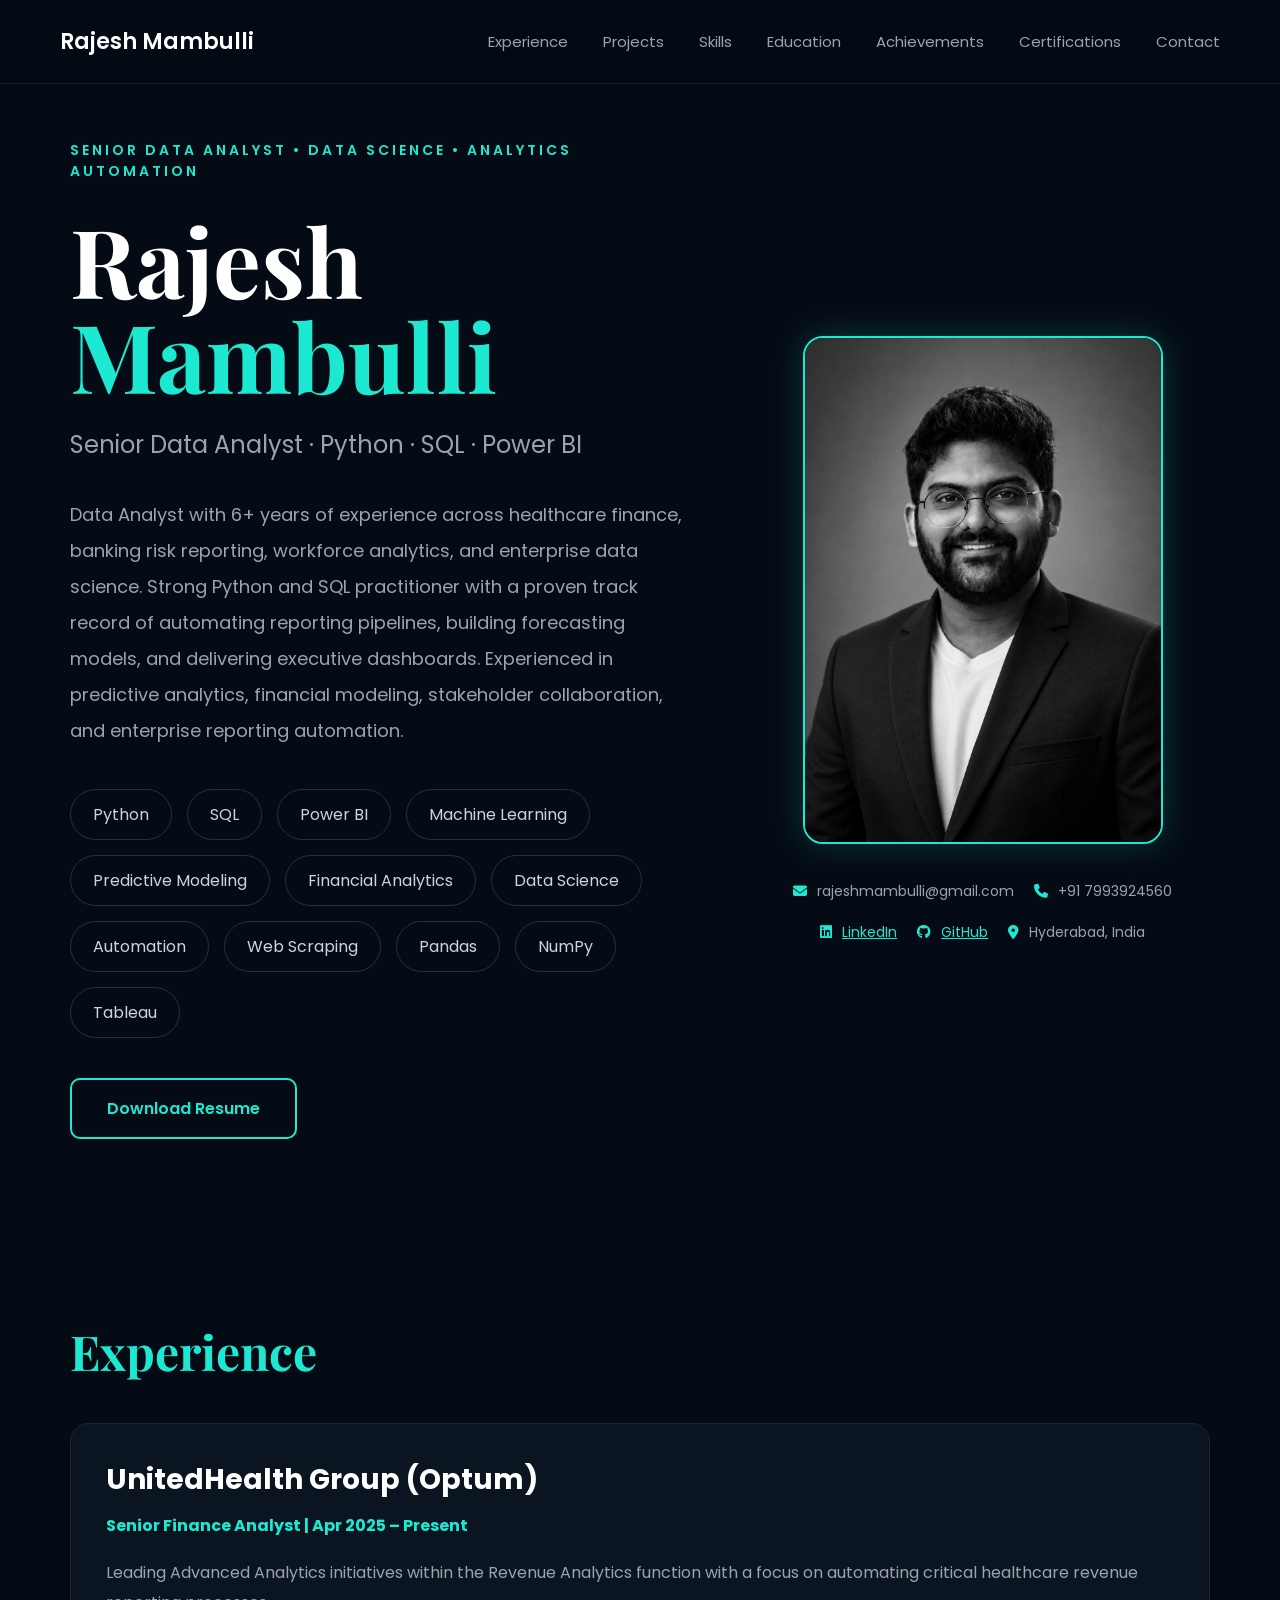
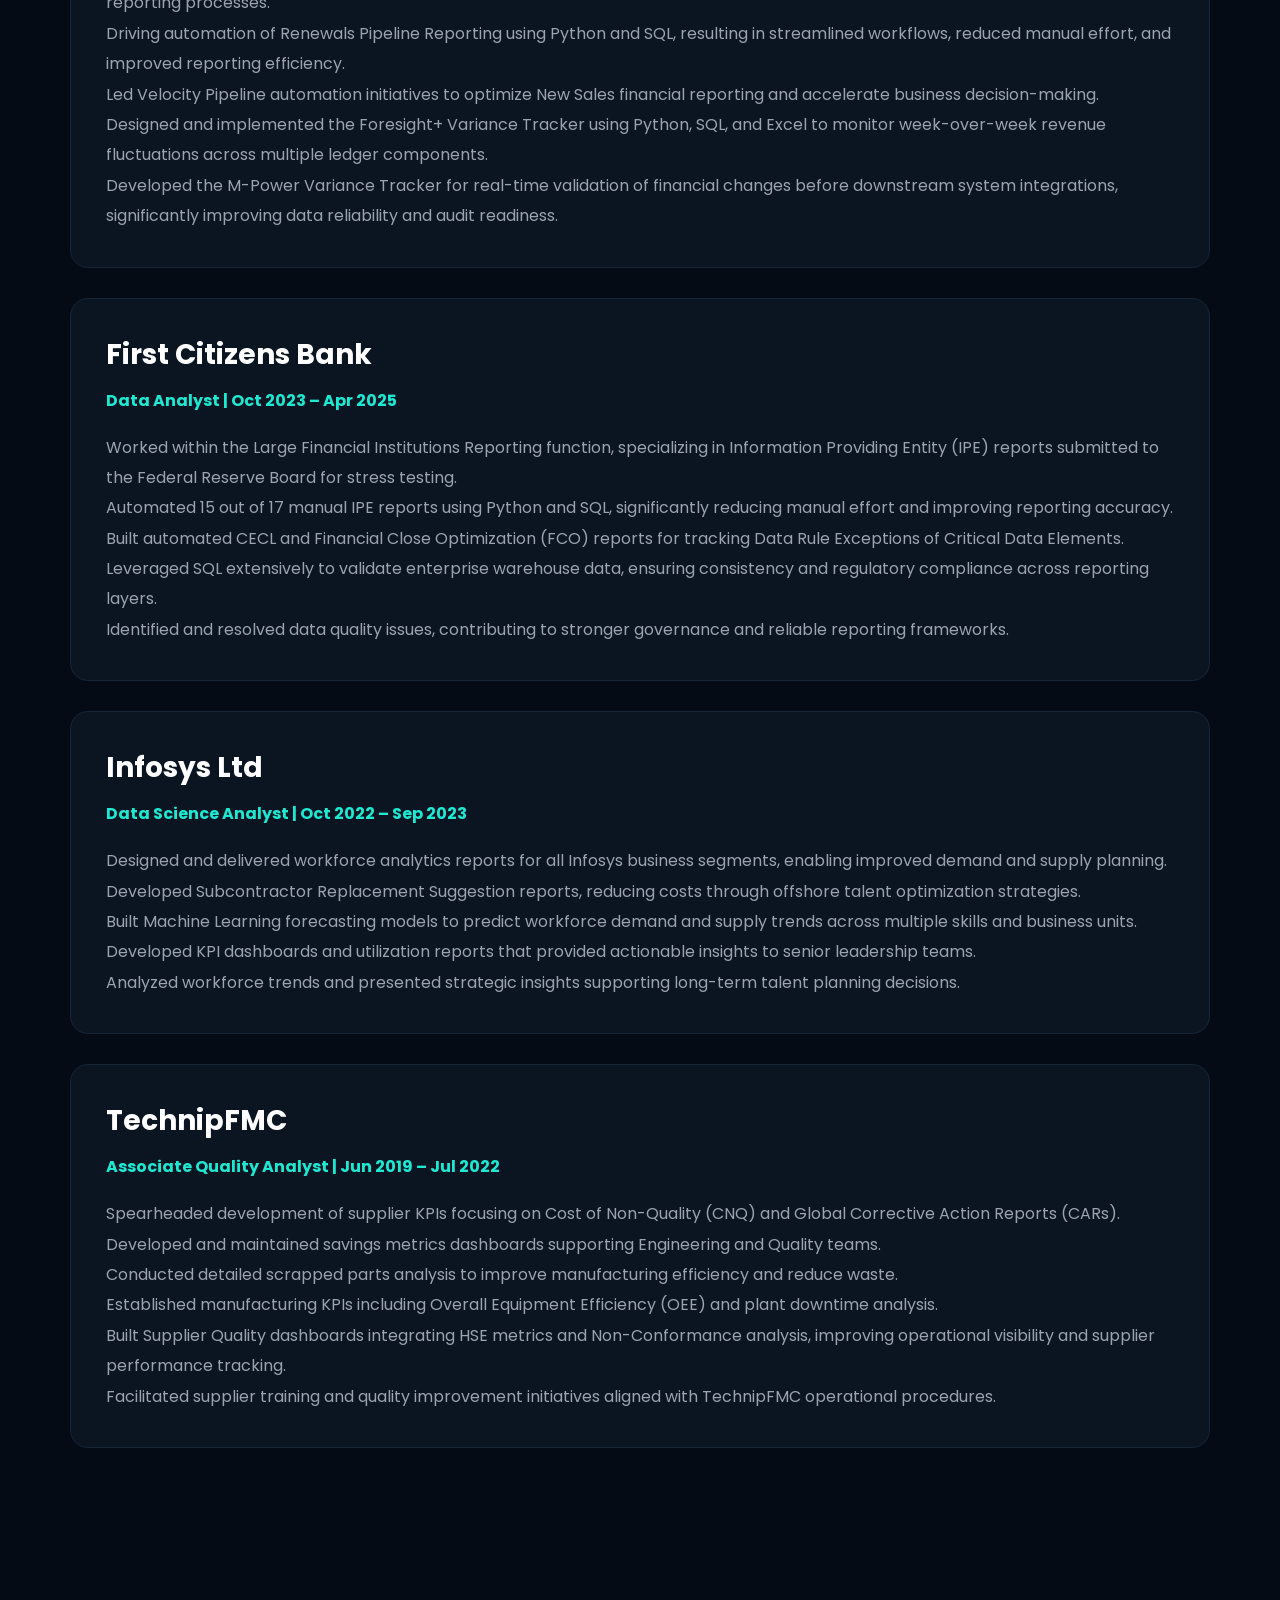
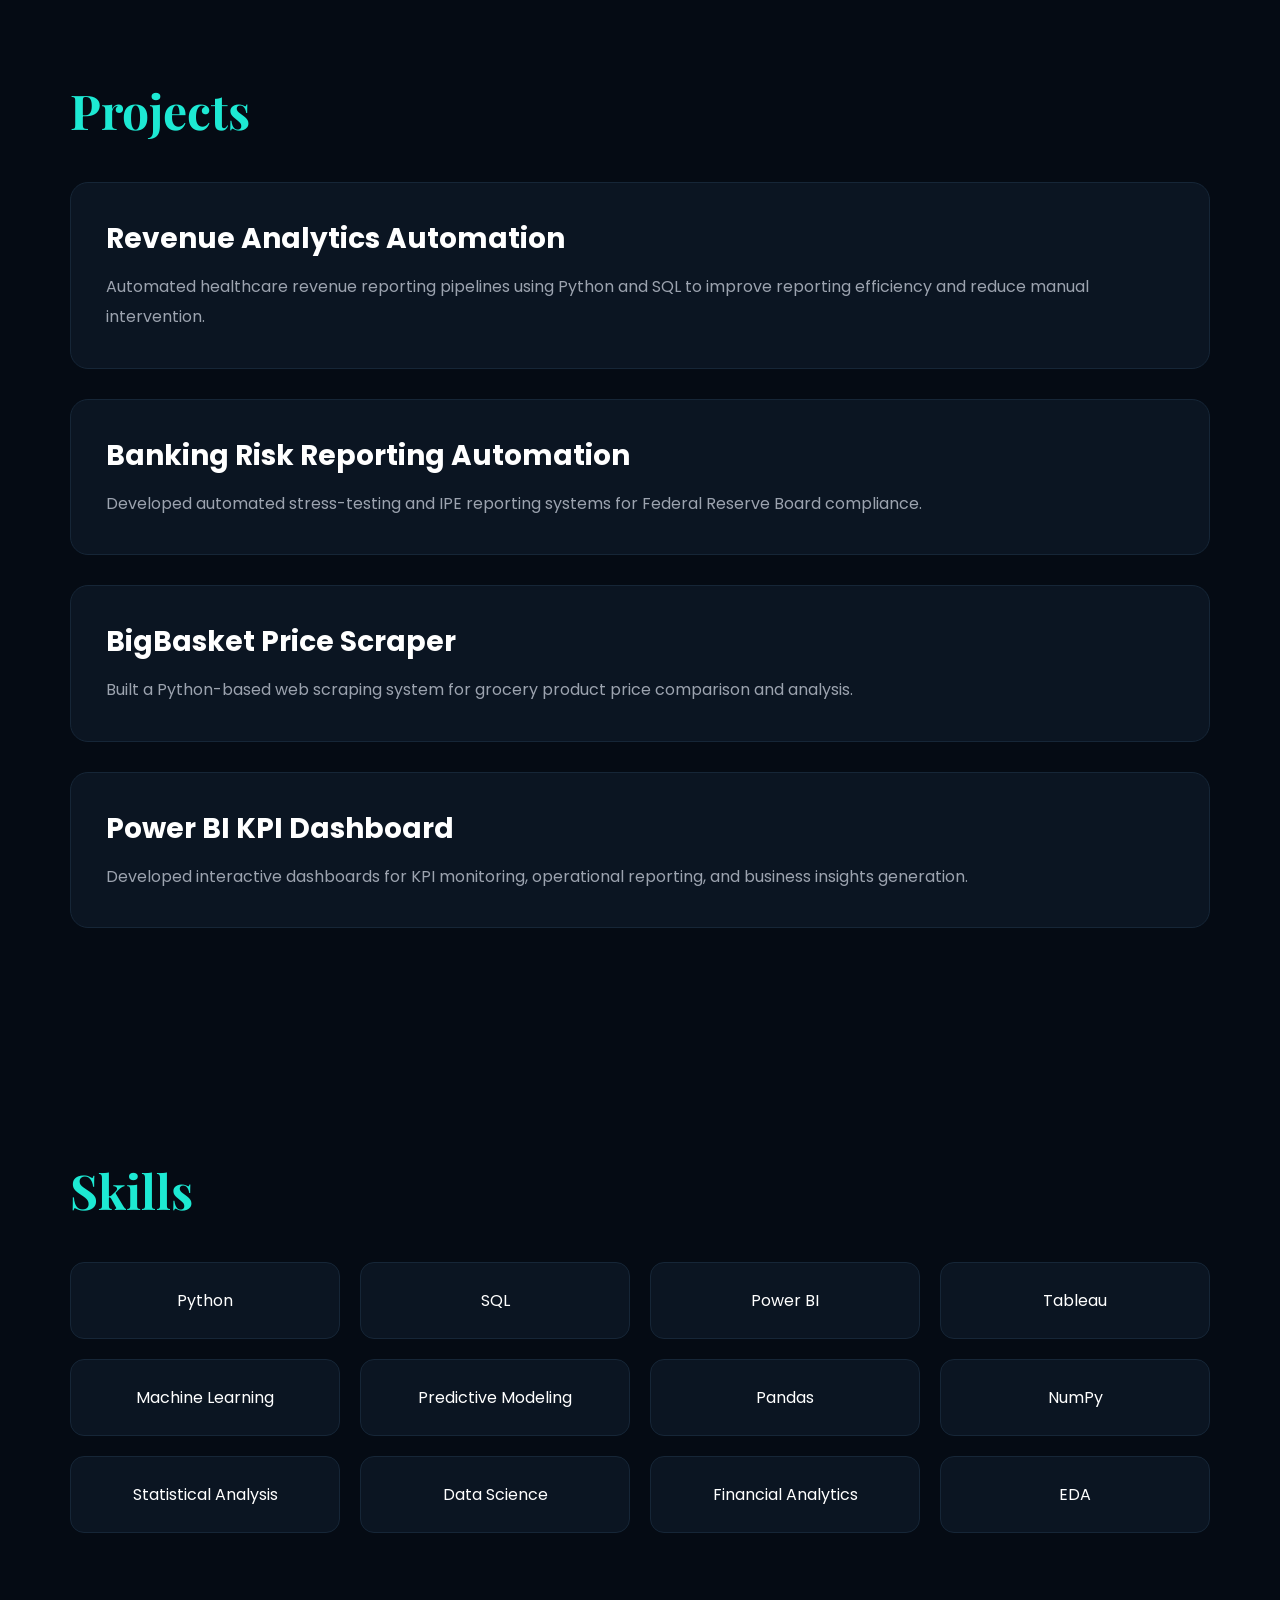
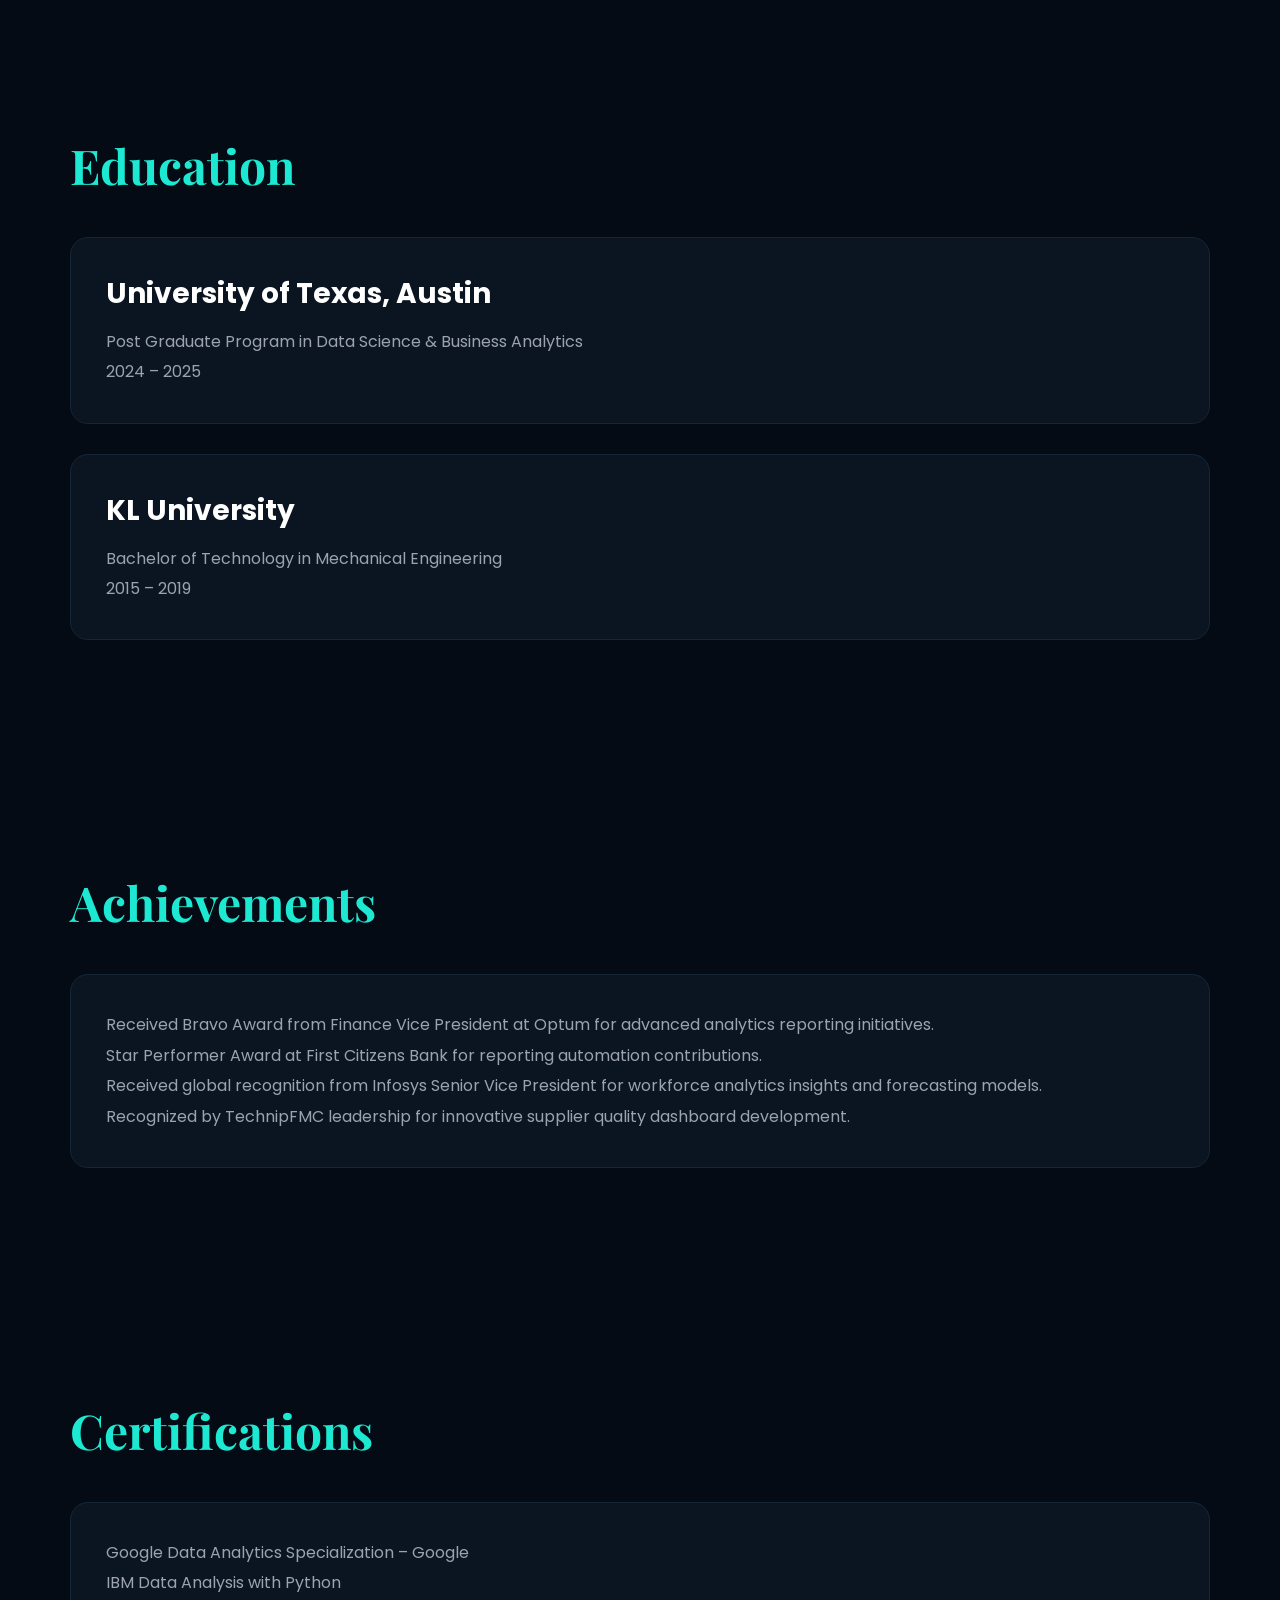
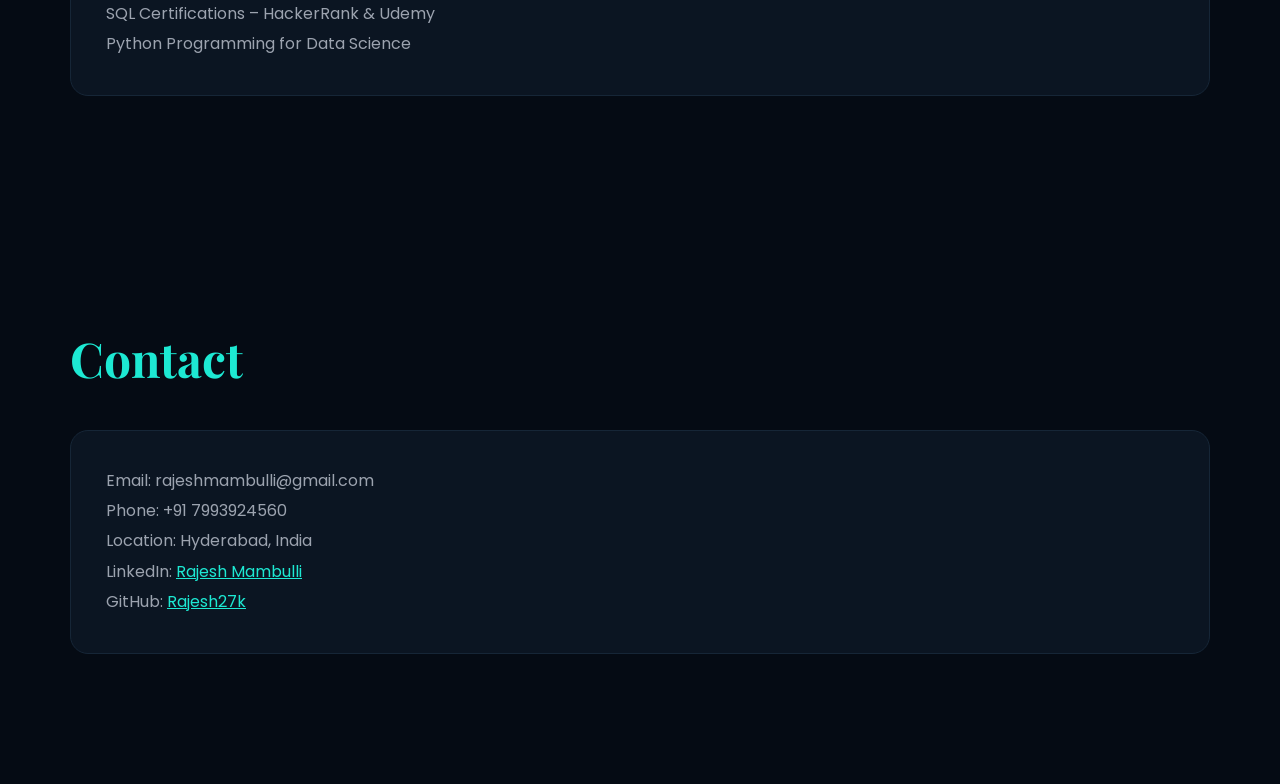
==== index.html @ 3041fd4a "Update index.html with content and formatting changes" ====
<!DOCTYPE html>
<html lang="en">

<head>

    <meta charset="UTF-8">
    <meta name="viewport" content="width=device-width, initial-scale=1.0">

    <title>Rajesh Mambulli | Senior Data Analyst</title>

    <!-- Google Fonts -->
    <link rel="preconnect" href="https://fonts.googleapis.com">
    <link rel="preconnect" href="https://fonts.gstatic.com" crossorigin>

    <link href="https://fonts.googleapis.com/css2?family=Poppins:wght@300;400;500;600;700&family=Playfair+Display:wght@700&display=swap" rel="stylesheet">

    <!-- Font Awesome -->
    <link rel="stylesheet"
        href="https://cdnjs.cloudflare.com/ajax/libs/font-awesome/6.5.1/css/all.min.css">

    <!-- CSS -->
    <link rel="stylesheet" href="style.css">

</head>

<body>

    <!-- Navbar -->

    <header>

        <nav class="navbar">

            <div class="logo">
                Rajesh Mambulli
            </div>

            <ul class="nav-links">

                <li><a href="#experience">Experience</a></li>
                <li><a href="#projects">Projects</a></li>
                <li><a href="#skills">Skills</a></li>
                <li><a href="#education">Education</a></li>
                <li><a href="#awards">Achievements</a></li>
                <li><a href="#certifications">Certifications</a></li>
                <li><a href="#contact">Contact</a></li>

            </ul>

        </nav>

    </header>

    <!-- Hero Section -->

    <section class="hero-section">

        <!-- Left Side -->

        <div class="hero-left">

            <p class="hero-tagline">
                SENIOR DATA ANALYST • DATA SCIENCE • ANALYTICS AUTOMATION
            </p>

            <h1 class="hero-name">
                Rajesh
                <span>Mambulli</span>
            </h1>

            <p class="hero-role">
                Senior Data Analyst · Python · SQL · Power BI
            </p>

            <p class="hero-description">

                Data Analyst with 6+ years of experience across healthcare finance,
                banking risk reporting, workforce analytics, and enterprise data science.

                Strong Python and SQL practitioner with a proven track record
                of automating reporting pipelines, building forecasting models,
                and delivering executive dashboards.

                Experienced in predictive analytics, financial modeling,
                stakeholder collaboration, and enterprise reporting automation.

            </p>

            <!-- Skill Pills -->

            <div class="pill-container">

                <div class="pill">Python</div>
                <div class="pill">SQL</div>
                <div class="pill">Power BI</div>
                <div class="pill">Machine Learning</div>
                <div class="pill">Predictive Modeling</div>
                <div class="pill">Financial Analytics</div>
                <div class="pill">Data Science</div>
                <div class="pill">Automation</div>
                <div class="pill">Web Scraping</div>
                <div class="pill">Pandas</div>
                <div class="pill">NumPy</div>
                <div class="pill">Tableau</div>

            </div>

            <!-- Resume Button -->

            <a href="Rajesh_Resume.pdf" target="_blank" class="resume-btn">
                Download Resume
            </a>

        </div>

        <!-- Right Side -->

        <div class="hero-right">

            <img src="Profile.png" alt="Rajesh Mambulli" class="profile-image">

            <!-- Contact Row -->

            <div class="contact-row">

                <span>
                    <i class="fas fa-envelope"></i>
                    rajeshmambulli@gmail.com
                </span>

                <span>
                    <i class="fas fa-phone"></i>
                    +91 7993924560
                </span>

                <span>
                    <i class="fab fa-linkedin"></i>

                    <a href="https://www.linkedin.com/in/rajesh-mambulli-data-analyst-it/"
                        target="_blank">

                        LinkedIn

                    </a>

                </span>

                <span>
                    <i class="fab fa-github"></i>

                    <a href="https://github.com/Rajesh27k"
                        target="_blank">

                        GitHub

                    </a>

                </span>

                <span>
                    <i class="fas fa-location-dot"></i>
                    Hyderabad, India
                </span>

            </div>

        </div>

    </section>

    <!-- Experience -->

    <section id="experience" class="content-section">

        <h2>Experience</h2>

        <!-- Optum -->

        <div class="content-card">

            <h3>UnitedHealth Group (Optum)</h3>

            <h4>Senior Finance Analyst | Apr 2025 – Present</h4>

            <p>
                Leading Advanced Analytics initiatives within the Revenue Analytics
                function with a focus on automating critical healthcare revenue reporting processes.
            </p>

            <p>
                Driving automation of Renewals Pipeline Reporting using Python and SQL,
                resulting in streamlined workflows, reduced manual effort,
                and improved reporting efficiency.
            </p>

            <p>
                Led Velocity Pipeline automation initiatives to optimize
                New Sales financial reporting and accelerate business decision-making.
            </p>

            <p>
                Designed and implemented the Foresight+ Variance Tracker
                using Python, SQL, and Excel to monitor week-over-week revenue fluctuations
                across multiple ledger components.
            </p>

            <p>
                Developed the M-Power Variance Tracker for real-time validation
                of financial changes before downstream system integrations,
                significantly improving data reliability and audit readiness.
            </p>

        </div>

        <!-- First Citizens -->

        <div class="content-card">

            <h3>First Citizens Bank</h3>

            <h4>Data Analyst | Oct 2023 – Apr 2025</h4>

            <p>
                Worked within the Large Financial Institutions Reporting function,
                specializing in Information Providing Entity (IPE) reports
                submitted to the Federal Reserve Board for stress testing.
            </p>

            <p>
                Automated 15 out of 17 manual IPE reports
                using Python and SQL, significantly reducing manual effort
                and improving reporting accuracy.
            </p>

            <p>
                Built automated CECL and Financial Close Optimization (FCO) reports
                for tracking Data Rule Exceptions of Critical Data Elements.
            </p>

            <p>
                Leveraged SQL extensively to validate enterprise warehouse data,
                ensuring consistency and regulatory compliance across reporting layers.
            </p>

            <p>
                Identified and resolved data quality issues,
                contributing to stronger governance and reliable reporting frameworks.
            </p>

        </div>

        <!-- Infosys -->

        <div class="content-card">

            <h3>Infosys Ltd</h3>

            <h4>Data Science Analyst | Oct 2022 – Sep 2023</h4>

            <p>
                Designed and delivered workforce analytics reports
                for all Infosys business segments,
                enabling improved demand and supply planning.
            </p>

            <p>
                Developed Subcontractor Replacement Suggestion reports,
                reducing costs through offshore talent optimization strategies.
            </p>

            <p>
                Built Machine Learning forecasting models
                to predict workforce demand and supply trends
                across multiple skills and business units.
            </p>

            <p>
                Developed KPI dashboards and utilization reports
                that provided actionable insights to senior leadership teams.
            </p>

            <p>
                Analyzed workforce trends and presented strategic insights
                supporting long-term talent planning decisions.
            </p>

        </div>

        <!-- TechnipFMC -->

        <div class="content-card">

            <h3>TechnipFMC</h3>

            <h4>Associate Quality Analyst | Jun 2019 – Jul 2022</h4>

            <p>
                Spearheaded development of supplier KPIs
                focusing on Cost of Non-Quality (CNQ)
                and Global Corrective Action Reports (CARs).
            </p>

            <p>
                Developed and maintained savings metrics dashboards
                supporting Engineering and Quality teams.
            </p>

            <p>
                Conducted detailed scrapped parts analysis
                to improve manufacturing efficiency and reduce waste.
            </p>

            <p>
                Established manufacturing KPIs including
                Overall Equipment Efficiency (OEE)
                and plant downtime analysis.
            </p>

            <p>
                Built Supplier Quality dashboards integrating
                HSE metrics and Non-Conformance analysis,
                improving operational visibility and supplier performance tracking.
            </p>

            <p>
                Facilitated supplier training and quality improvement initiatives
                aligned with TechnipFMC operational procedures.
            </p>

        </div>

    </section>

    <!-- Projects -->

    <section id="projects" class="content-section">

        <h2>Projects</h2>

        <div class="content-card">

            <h3>Revenue Analytics Automation</h3>

            <p>
                Automated healthcare revenue reporting pipelines
                using Python and SQL to improve reporting efficiency
                and reduce manual intervention.
            </p>

        </div>

        <div class="content-card">

            <h3>Banking Risk Reporting Automation</h3>

            <p>
                Developed automated stress-testing and IPE reporting systems
                for Federal Reserve Board compliance.
            </p>

        </div>

        <div class="content-card">

            <h3>BigBasket Price Scraper</h3>

            <p>
                Built a Python-based web scraping system
                for grocery product price comparison and analysis.
            </p>

        </div>

        <div class="content-card">

            <h3>Power BI KPI Dashboard</h3>

            <p>
                Developed interactive dashboards for KPI monitoring,
                operational reporting, and business insights generation.
            </p>

        </div>

    </section>

    <!-- Skills -->

    <section id="skills" class="content-section">

        <h2>Skills</h2>

        <div class="skills-grid">

            <div class="skill-box">Python</div>
            <div class="skill-box">SQL</div>
            <div class="skill-box">Power BI</div>
            <div class="skill-box">Tableau</div>
            <div class="skill-box">Machine Learning</div>
            <div class="skill-box">Predictive Modeling</div>
            <div class="skill-box">Pandas</div>
            <div class="skill-box">NumPy</div>
            <div class="skill-box">Statistical Analysis</div>
            <div class="skill-box">Data Science</div>
            <div class="skill-box">Financial Analytics</div>
            <div class="skill-box">EDA</div>

        </div>

    </section>

    <!-- Education -->

    <section id="education" class="content-section">

        <h2>Education</h2>

        <div class="content-card">

            <h3>University of Texas, Austin</h3>

            <p>
                Post Graduate Program in Data Science & Business Analytics
            </p>

            <p>2024 – 2025</p>

        </div>

        <div class="content-card">

            <h3>KL University</h3>

            <p>
                Bachelor of Technology in Mechanical Engineering
            </p>

            <p>2015 – 2019</p>

        </div>

    </section>

    <!-- Awards -->

    <section id="awards" class="content-section">

        <h2>Achievements</h2>

        <div class="content-card">

            <p>
                Received Bravo Award from Finance Vice President at Optum
                for advanced analytics reporting initiatives.
            </p>

            <p>
                Star Performer Award at First Citizens Bank
                for reporting automation contributions.
            </p>

            <p>
                Received global recognition from Infosys Senior Vice President
                for workforce analytics insights and forecasting models.
            </p>

            <p>
                Recognized by TechnipFMC leadership
                for innovative supplier quality dashboard development.
            </p>

        </div>

    </section>

    <!-- Certifications -->

    <section id="certifications" class="content-section">

        <h2>Certifications</h2>

        <div class="content-card">

            <p>Google Data Analytics Specialization – Google</p>

            <p>IBM Data Analysis with Python</p>

            <p>SQL Certifications – HackerRank & Udemy</p>

            <p>Python Programming for Data Science</p>

        </div>

    </section>

    <!-- Contact -->

    <section id="contact" class="content-section">

        <h2>Contact</h2>

        <div class="content-card">

            <p>Email: rajeshmambulli@gmail.com</p>

            <p>Phone: +91 7993924560</p>

            <p>Location: Hyderabad, India</p>

            <p>

                LinkedIn:

                <a href="https://www.linkedin.com/in/rajesh-mambulli-data-analyst-it/"
                    target="_blank">

                    Rajesh Mambulli

                </a>

            </p>

            <p>

                GitHub:

                <a href="https://github.com/Rajesh27k"
                    target="_blank">

                    Rajesh27k

                </a>

            </p>

        </div>

    </section>

</body>

</html>
---- style.css ----
* {
    margin: 0;
    padding: 0;
    box-sizing: border-box;
}

html {
    scroll-behavior: smooth;
}

body {
    background: #050b14;
    color: white;
    font-family: 'Poppins', sans-serif;
}

/* Navbar */

.navbar {
    width: 100%;
    padding: 25px 60px;
    display: flex;
    justify-content: space-between;
    align-items: center;
    position: fixed;
    background: rgba(5, 11, 20, 0.95);
    border-bottom: 1px solid #122131;
    z-index: 1000;
}

.logo {
    font-size: 22px;
    font-weight: 600;
}

.nav-links {
    display: flex;
    list-style: none;
}

.nav-links li {
    margin-left: 35px;
}

.nav-links a {
    color: #9ca3af;
    text-decoration: none;
    transition: 0.3s;
    font-size: 15px;
}

.nav-links a:hover {
    color: #1de9d3;
}

/* Hero */

.hero-section {
    min-height: 100vh;
    padding: 140px 70px 80px;
    display: flex;
    justify-content: space-between;
    align-items: center;
    gap: 60px;
}

.hero-left {
    width: 55%;
}

.hero-tagline {
    color: #1de9d3;
    letter-spacing: 3px;
    font-size: 14px;
    margin-bottom: 30px;
    font-weight: 600;
}

.hero-name {
    font-family: 'Playfair Display', serif;
    font-size: 95px;
    line-height: 1;
    margin-bottom: 25px;
}

.hero-name span {
    color: #1de9d3;
}

.hero-role {
    color: #9ca3af;
    font-size: 24px;
    margin-bottom: 35px;
}

.hero-description {
    color: #9ca3af;
    line-height: 2;
    font-size: 18px;
    max-width: 850px;
    margin-bottom: 40px;
}

/* Pills */

.pill-container {
    display: flex;
    flex-wrap: wrap;
    gap: 15px;
    margin-bottom: 40px;
}

.pill {
    border: 1px solid #223245;
    padding: 12px 22px;
    border-radius: 30px;
    color: #cbd5e1;
    transition: 0.3s;
}

.pill:hover {
    border-color: #1de9d3;
    color: #1de9d3;
}

/* Resume Button */

.resume-btn {
    display: inline-block;
    padding: 16px 35px;
    border: 2px solid #1de9d3;
    border-radius: 10px;
    text-decoration: none;
    color: #1de9d3;
    transition: 0.3s;
    font-weight: 600;
}

.resume-btn:hover {
    background: #1de9d3;
    color: black;
}

/* Right Side */

.hero-right {
    width: 40%;
    text-align: center;
}

.profile-image {
    width: 360px;
    border-radius: 20px;
    border: 2px solid #1de9d3;
    box-shadow: 0 0 35px rgba(29, 233, 211, 0.2);
}

/* Contact Row */

.contact-row {
    margin-top: 30px;
    display: flex;
    flex-wrap: wrap;
    justify-content: center;
    gap: 20px;
    color: #9ca3af;
    font-size: 14px;
}

.contact-row i {
    color: #1de9d3;
    margin-right: 6px;
}

/* Sections */

.content-section {
    padding: 100px 70px;
}

.content-section h2 {
    font-size: 48px;
    margin-bottom: 40px;
    color: #1de9d3;
    font-family: 'Playfair Display', serif;
}

/* Cards */

.content-card {
    background: #0b1522;
    border: 1px solid #162637;
    border-radius: 18px;
    padding: 35px;
    margin-bottom: 30px;
    transition: 0.3s;
}

.content-card:hover {
    border-color: #1de9d3;
    transform: translateY(-5px);
}

.content-card h3 {
    font-size: 28px;
    margin-bottom: 12px;
}

.content-card h4 {
    color: #1de9d3;
    margin-bottom: 20px;
}

.content-card p {
    color: #9ca3af;
    line-height: 1.9;
}

/* Skills */

.skills-grid {
    display: grid;
    grid-template-columns: repeat(auto-fit, minmax(220px, 1fr));
    gap: 20px;
}

.skill-box {
    background: #0b1522;
    border: 1px solid #162637;
    border-radius: 14px;
    padding: 25px;
    text-align: center;
    transition: 0.3s;
}

.skill-box:hover {
    border-color: #1de9d3;
    color: #1de9d3;
    transform: translateY(-5px);
}

/* Links */

a {
    color: #1de9d3;
}

/* Responsive */

@media(max-width: 1100px) {

    .hero-section {
        flex-direction: column;
        text-align: center;
    }

    .hero-left,
    .hero-right {
        width: 100%;
    }

    .hero-name {
        font-size: 70px;
    }

    .profile-image {
        width: 300px;
    }

    .pill-container {
        justify-content: center;
    }

    .nav-links {
        display: none;
    }
}
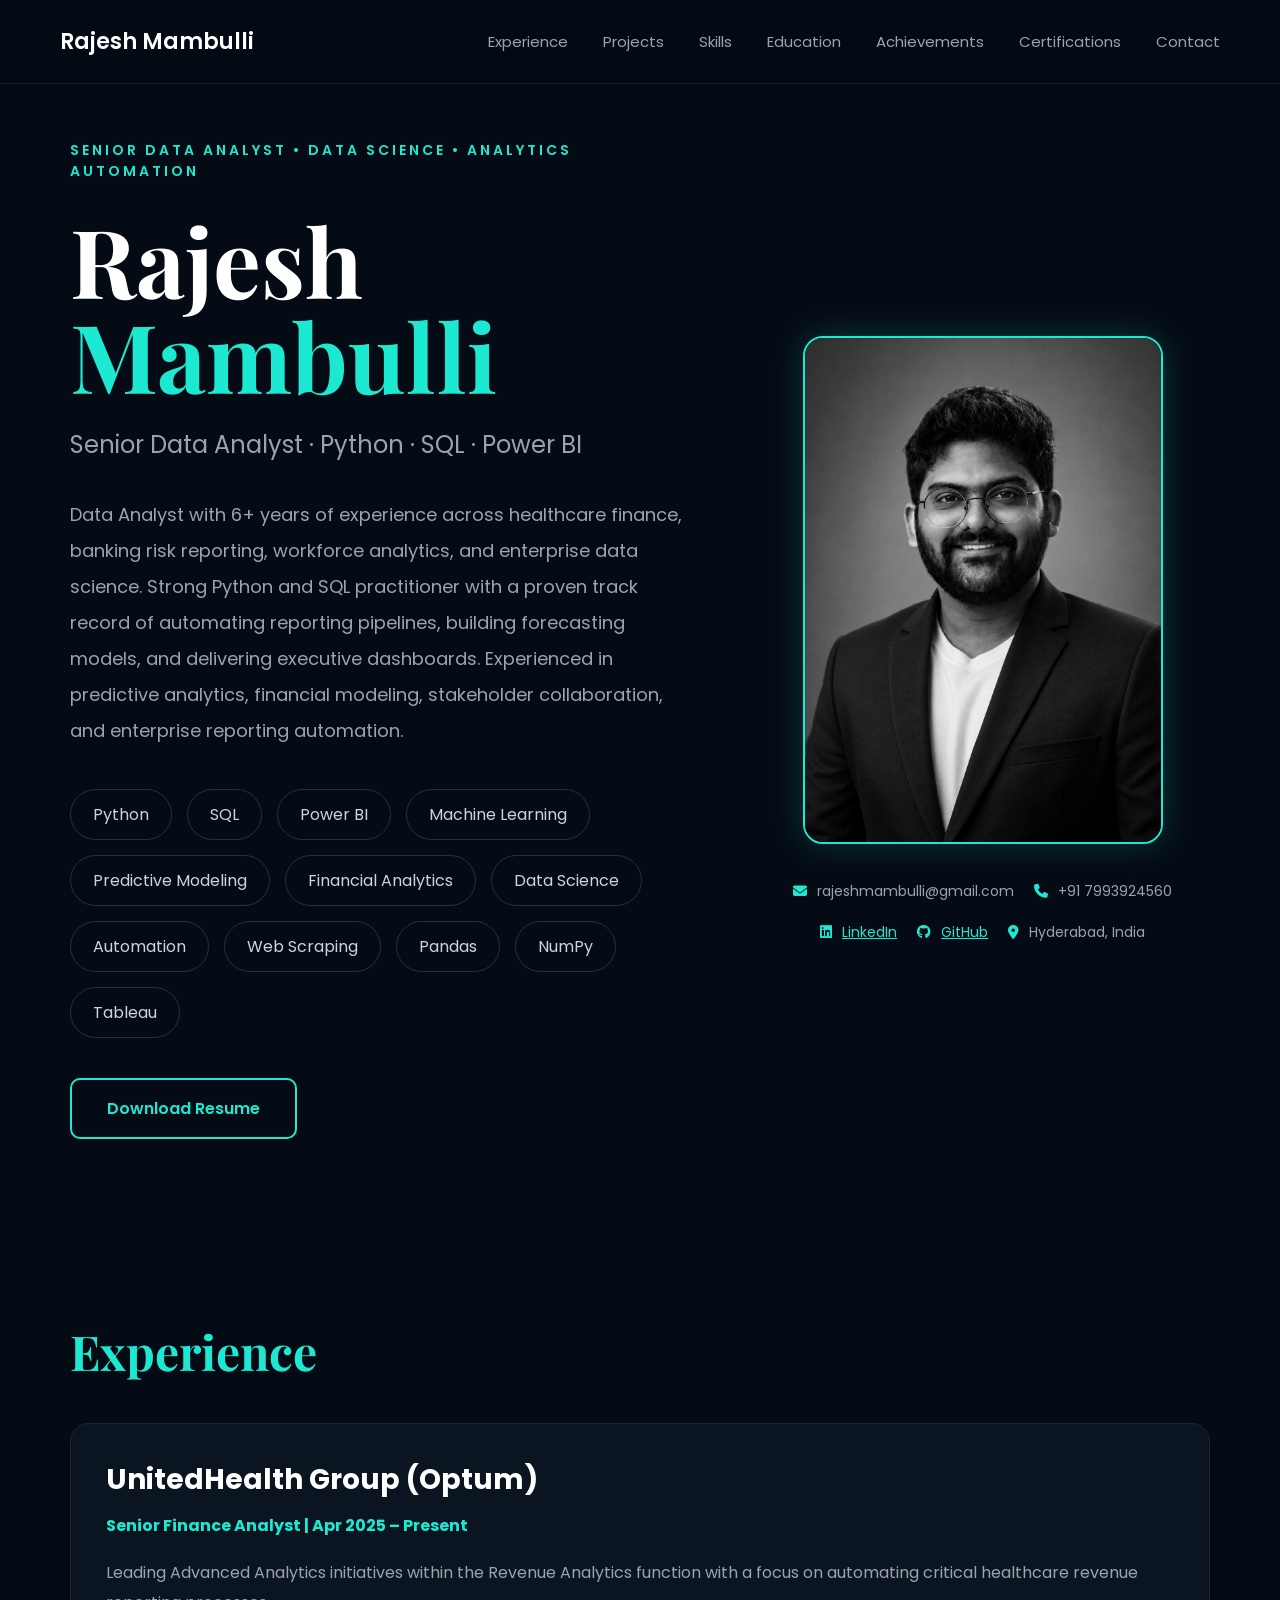
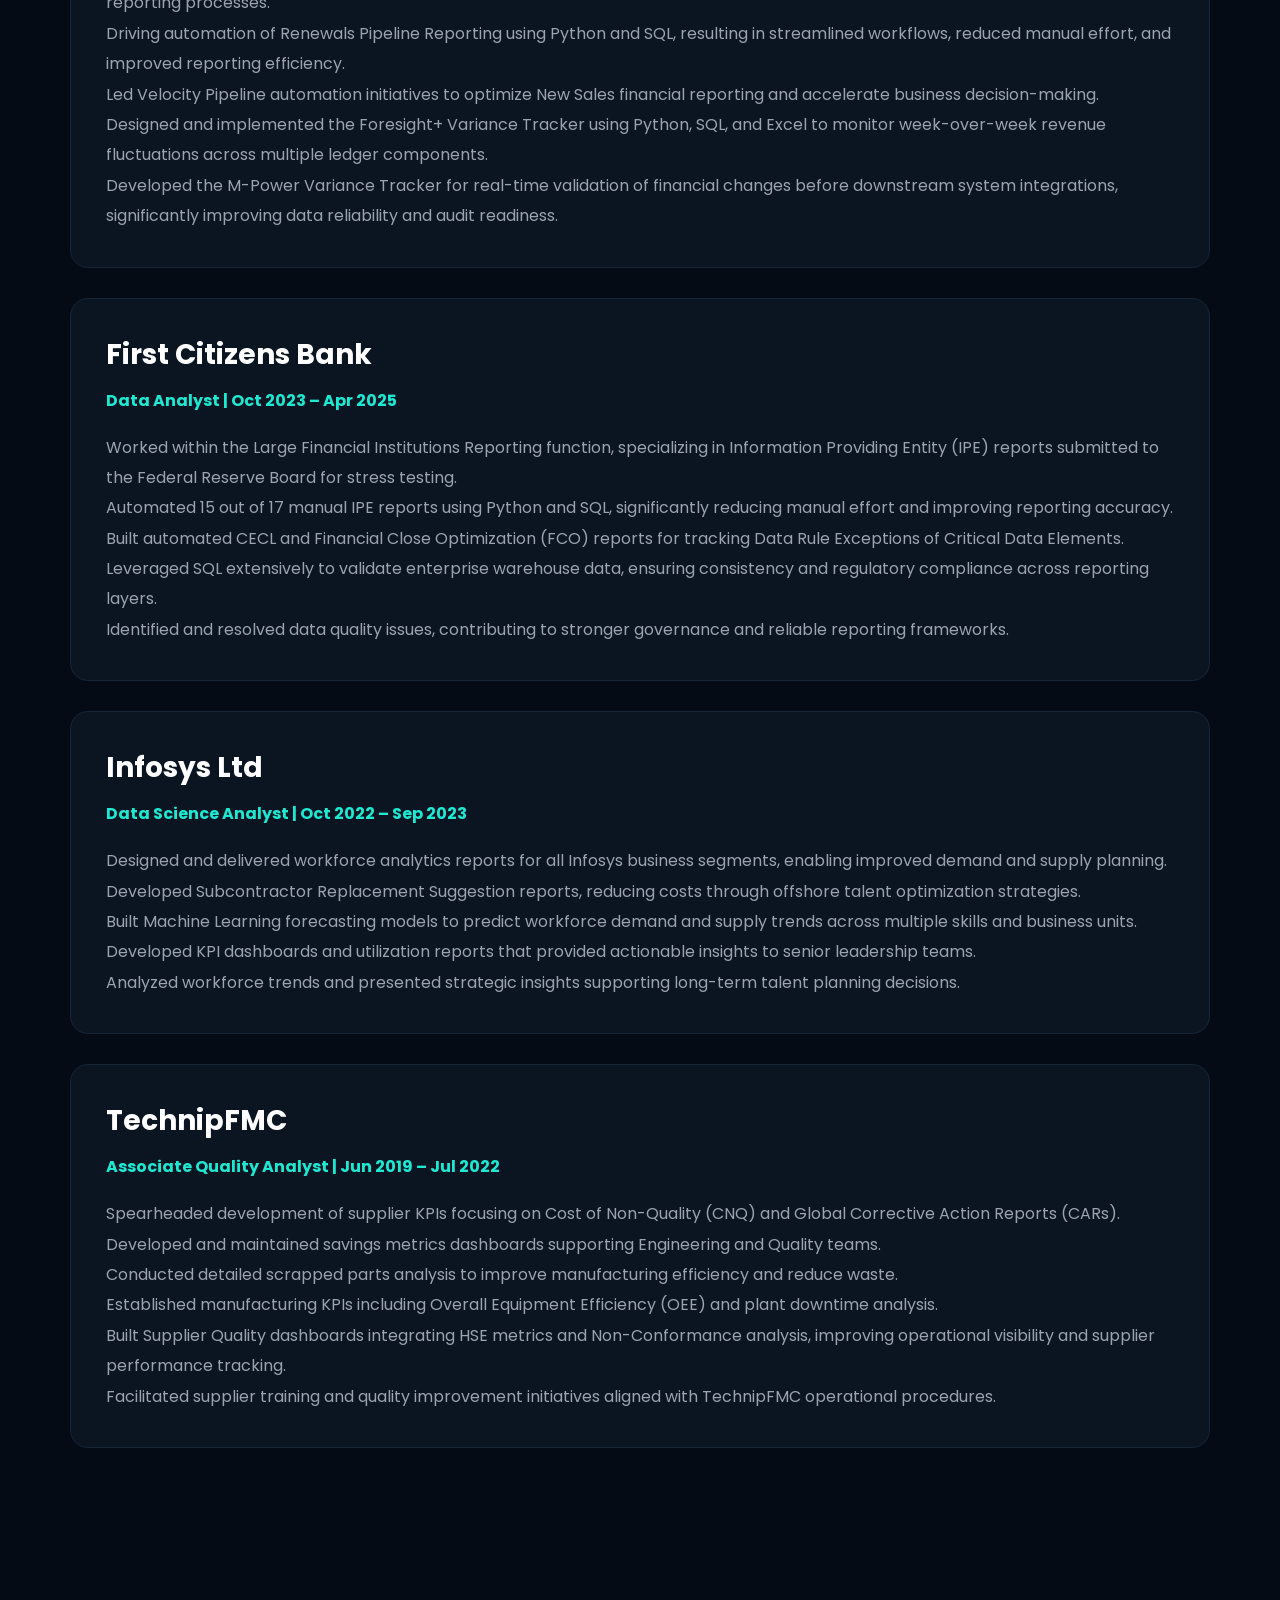
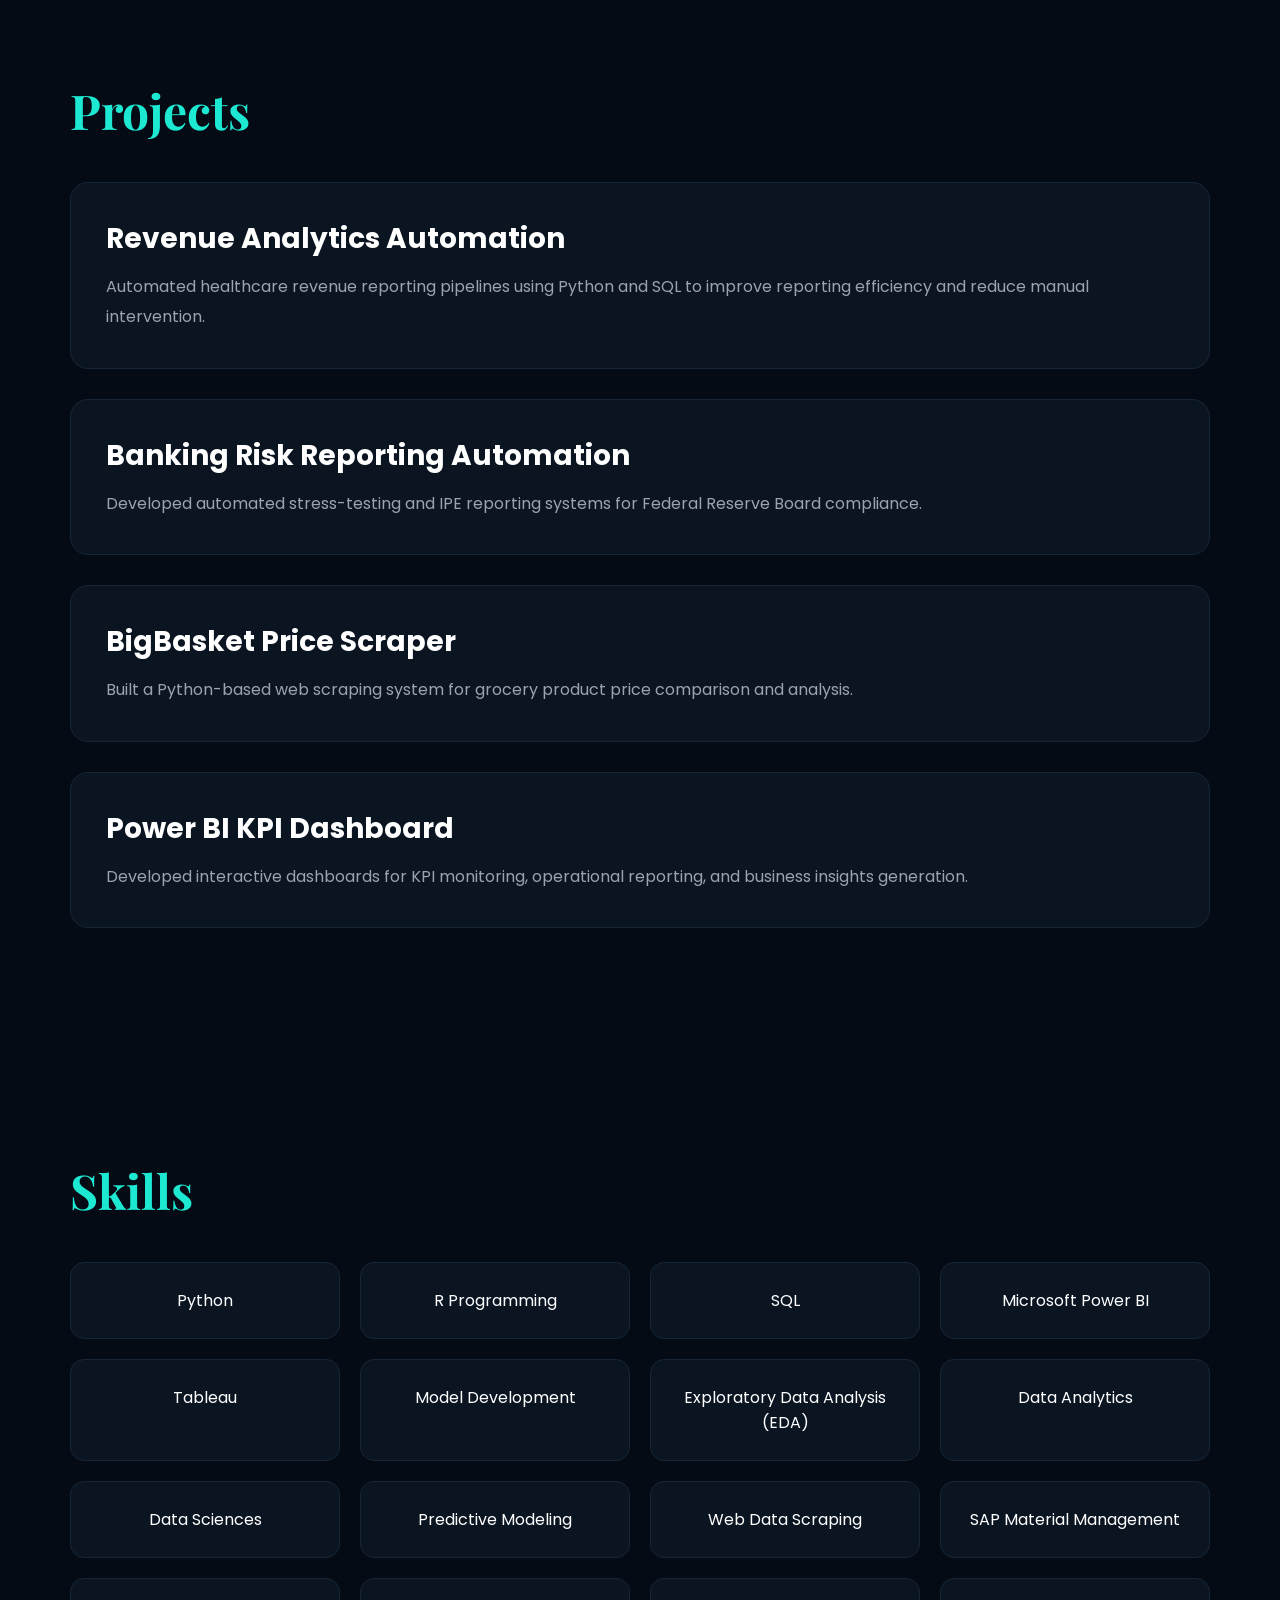
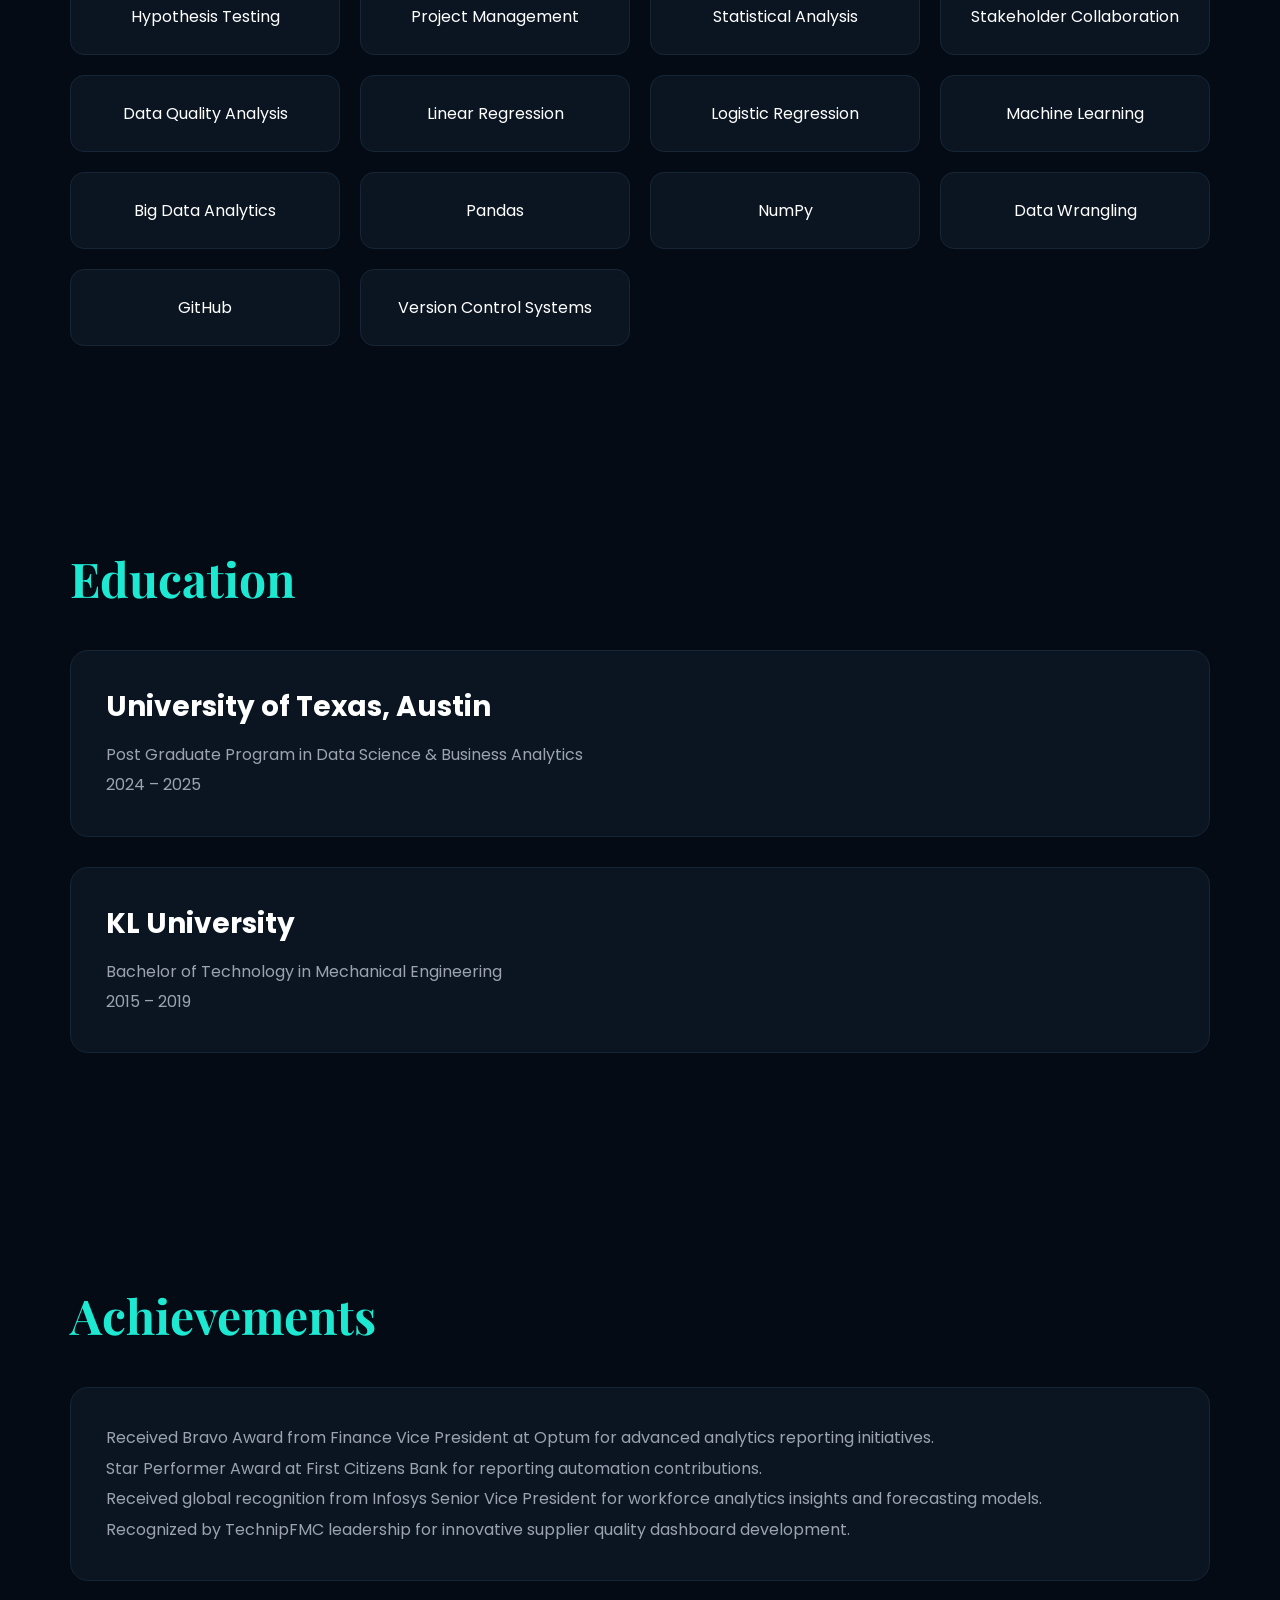
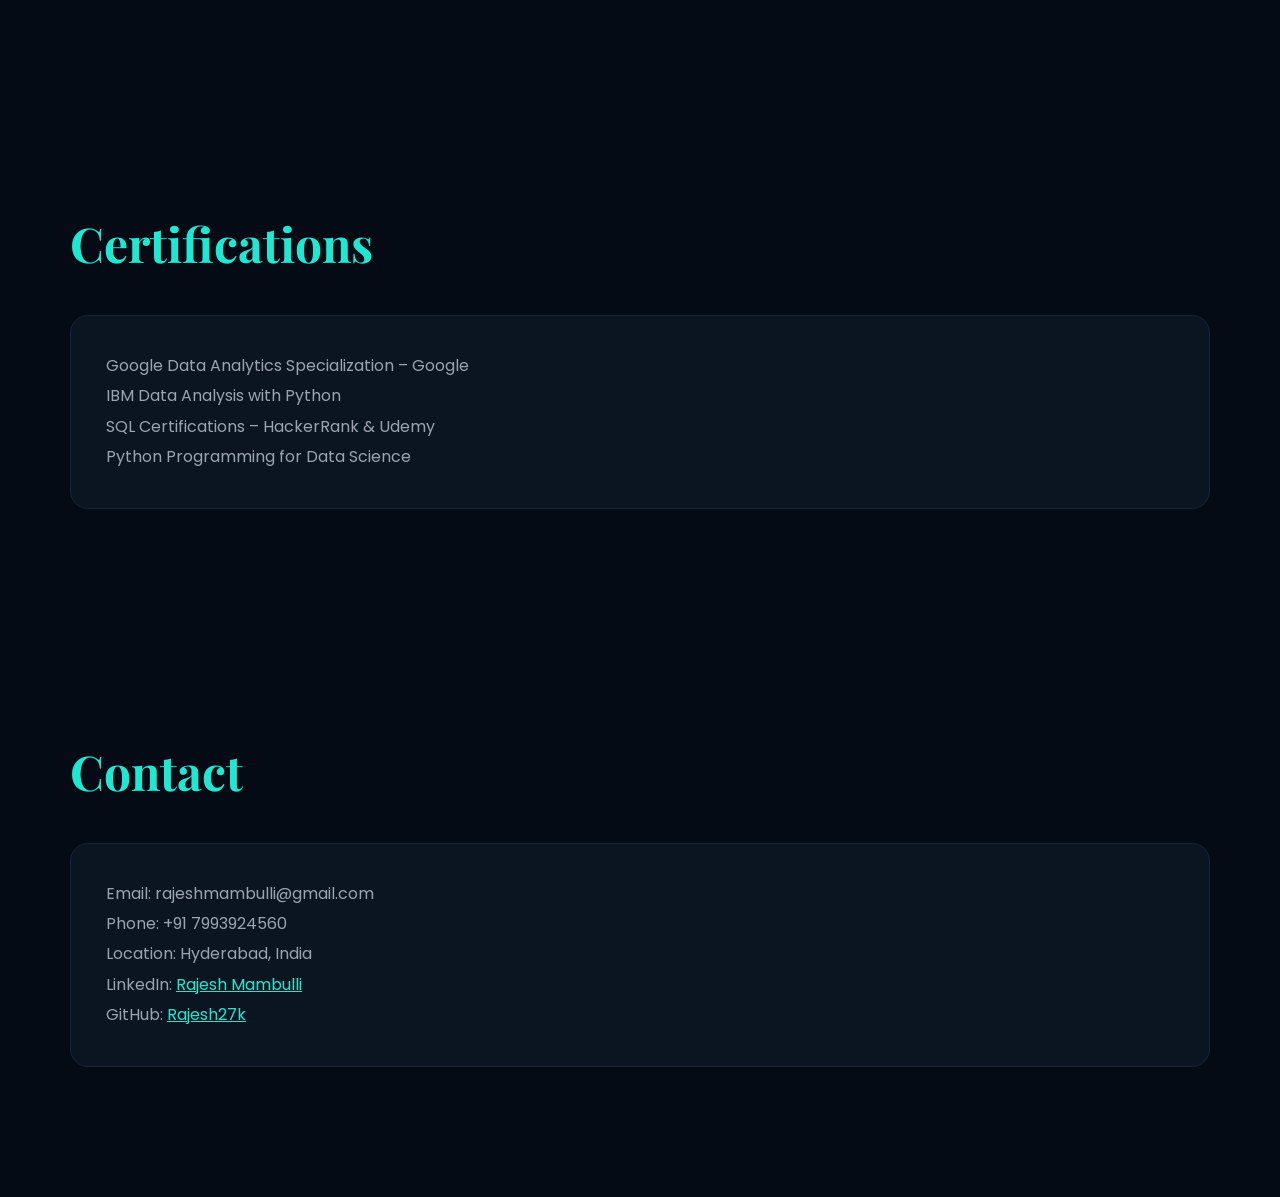
==== commit dcc781ba: "Modify skills in the skills grid Updated skills listed in the skills grid, adding new skills and rem" ====
--- a/index.html
+++ b/index.html
@@ -393,17 +393,31 @@
         <div class="skills-grid">
 
             <div class="skill-box">Python</div>
+            <div class="skill-box">R Programming</div>
             <div class="skill-box">SQL</div>
-            <div class="skill-box">Power BI</div>
+            <div class="skill-box">Microsoft Power BI</div>
             <div class="skill-box">Tableau</div>
+            <div class="skill-box">Model Development</div>
+            <div class="skill-box">Exploratory Data Analysis (EDA)</div>
+            <div class="skill-box">Data Analytics</div>
+            <div class="skill-box">Data Sciences</div>
+            <div class="skill-box">Predictive Modeling</div>
+            <div class="skill-box">Web Data Scraping</div>
+            <div class="skill-box">SAP Material Management</div>
+            <div class="skill-box">Hypothesis Testing</div>
+            <div class="skill-box">Project Management</div>
+            <div class="skill-box">Statistical Analysis</div>
+            <div class="skill-box">Stakeholder Collaboration</div>
+            <div class="skill-box">Data Quality Analysis</div>
+            <div class="skill-box">Linear Regression</div>
+            <div class="skill-box">Logistic Regression</div>
             <div class="skill-box">Machine Learning</div>
-            <div class="skill-box">Predictive Modeling</div>
+            <div class="skill-box">Big Data Analytics</div>
             <div class="skill-box">Pandas</div>
             <div class="skill-box">NumPy</div>
-            <div class="skill-box">Statistical Analysis</div>
-            <div class="skill-box">Data Science</div>
-            <div class="skill-box">Financial Analytics</div>
-            <div class="skill-box">EDA</div>
+            <div class="skill-box">Data Wrangling</div>
+            <div class="skill-box">GitHub</div>
+            <div class="skill-box">Version Control Systems</div>
 
         </div>
 
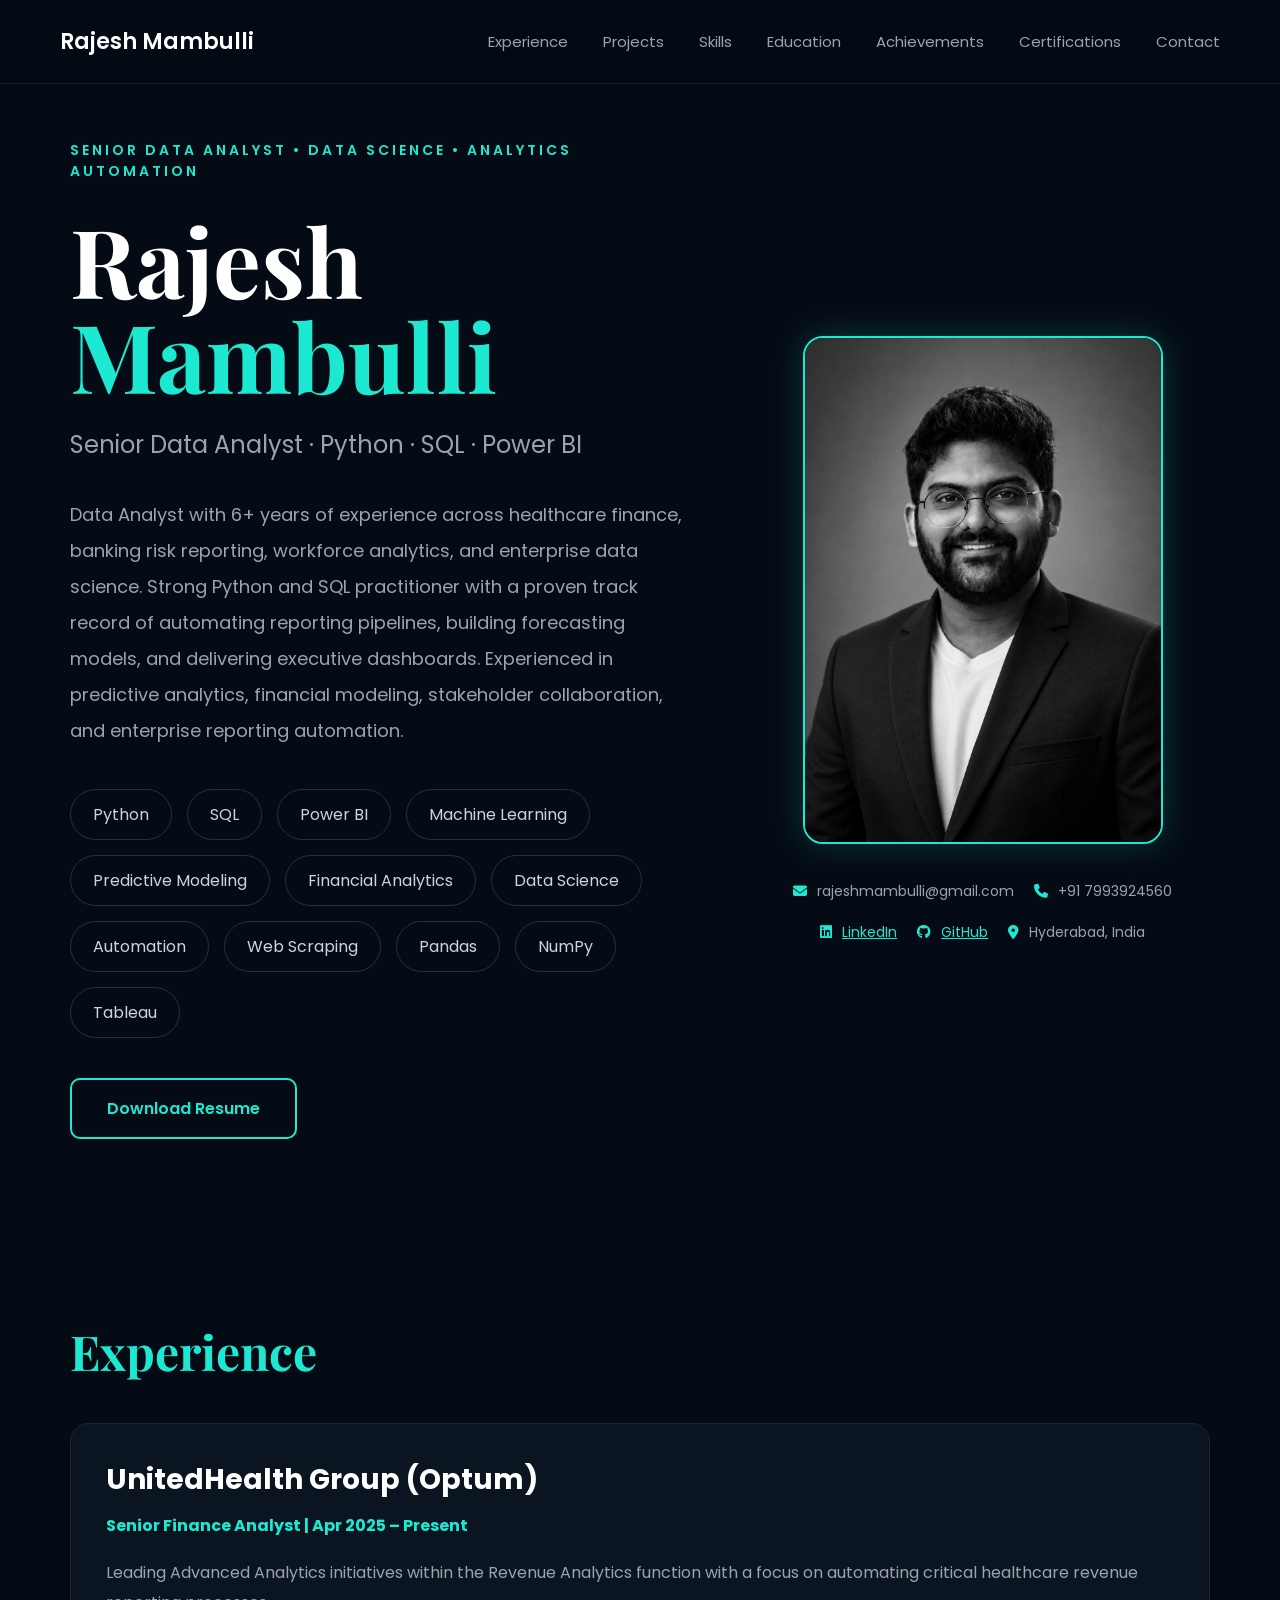
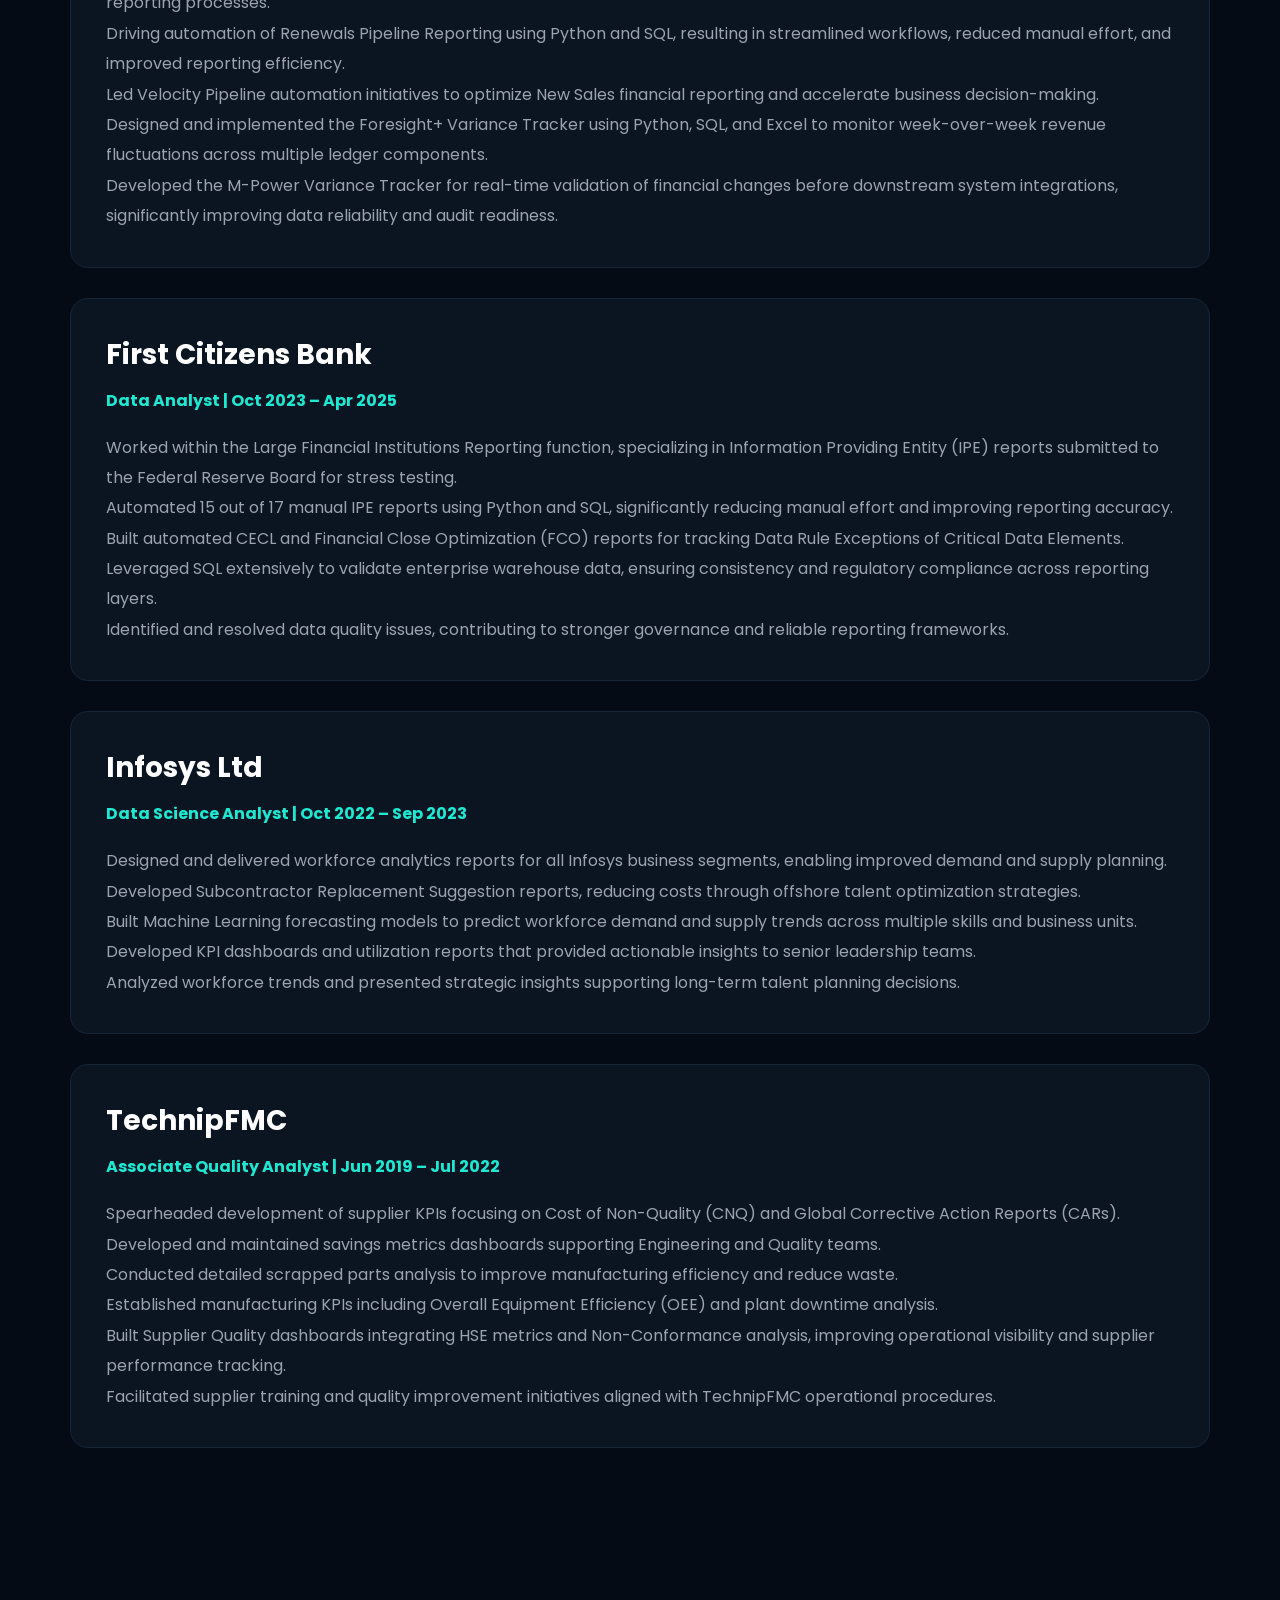
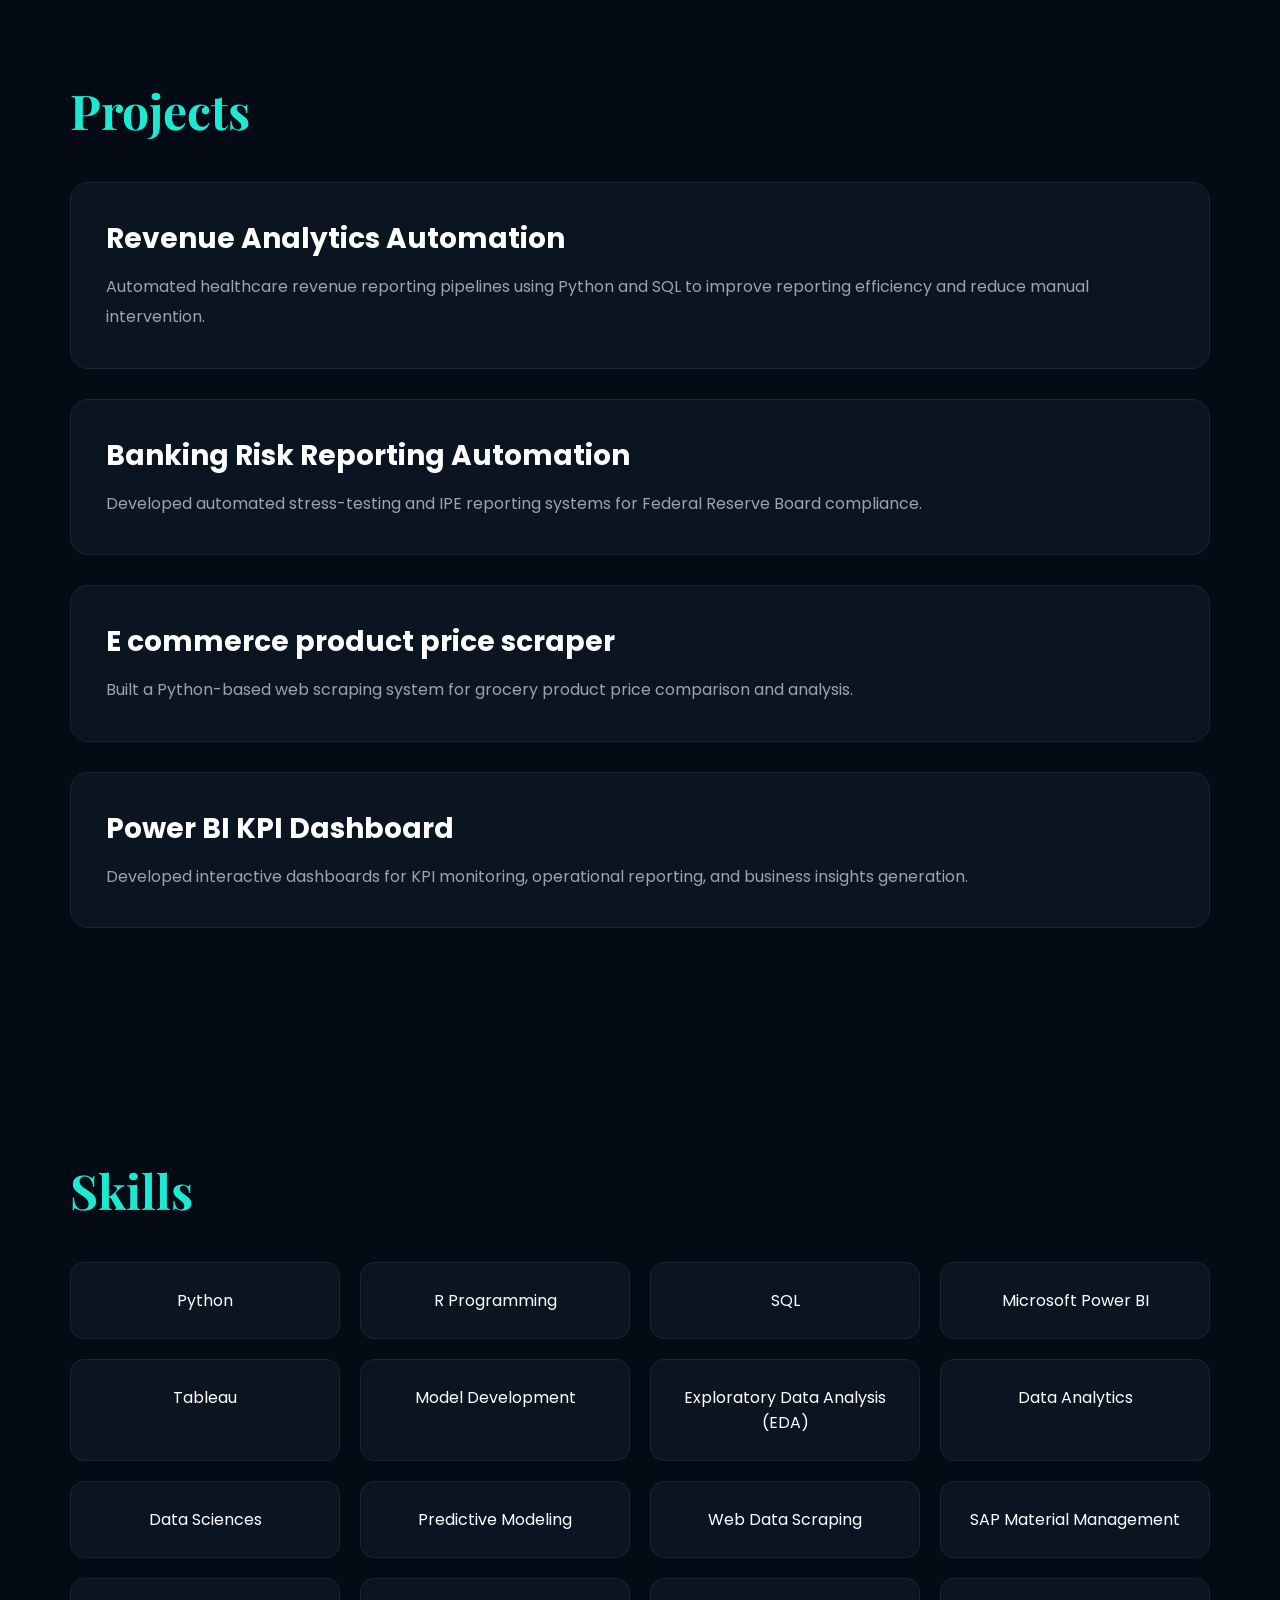
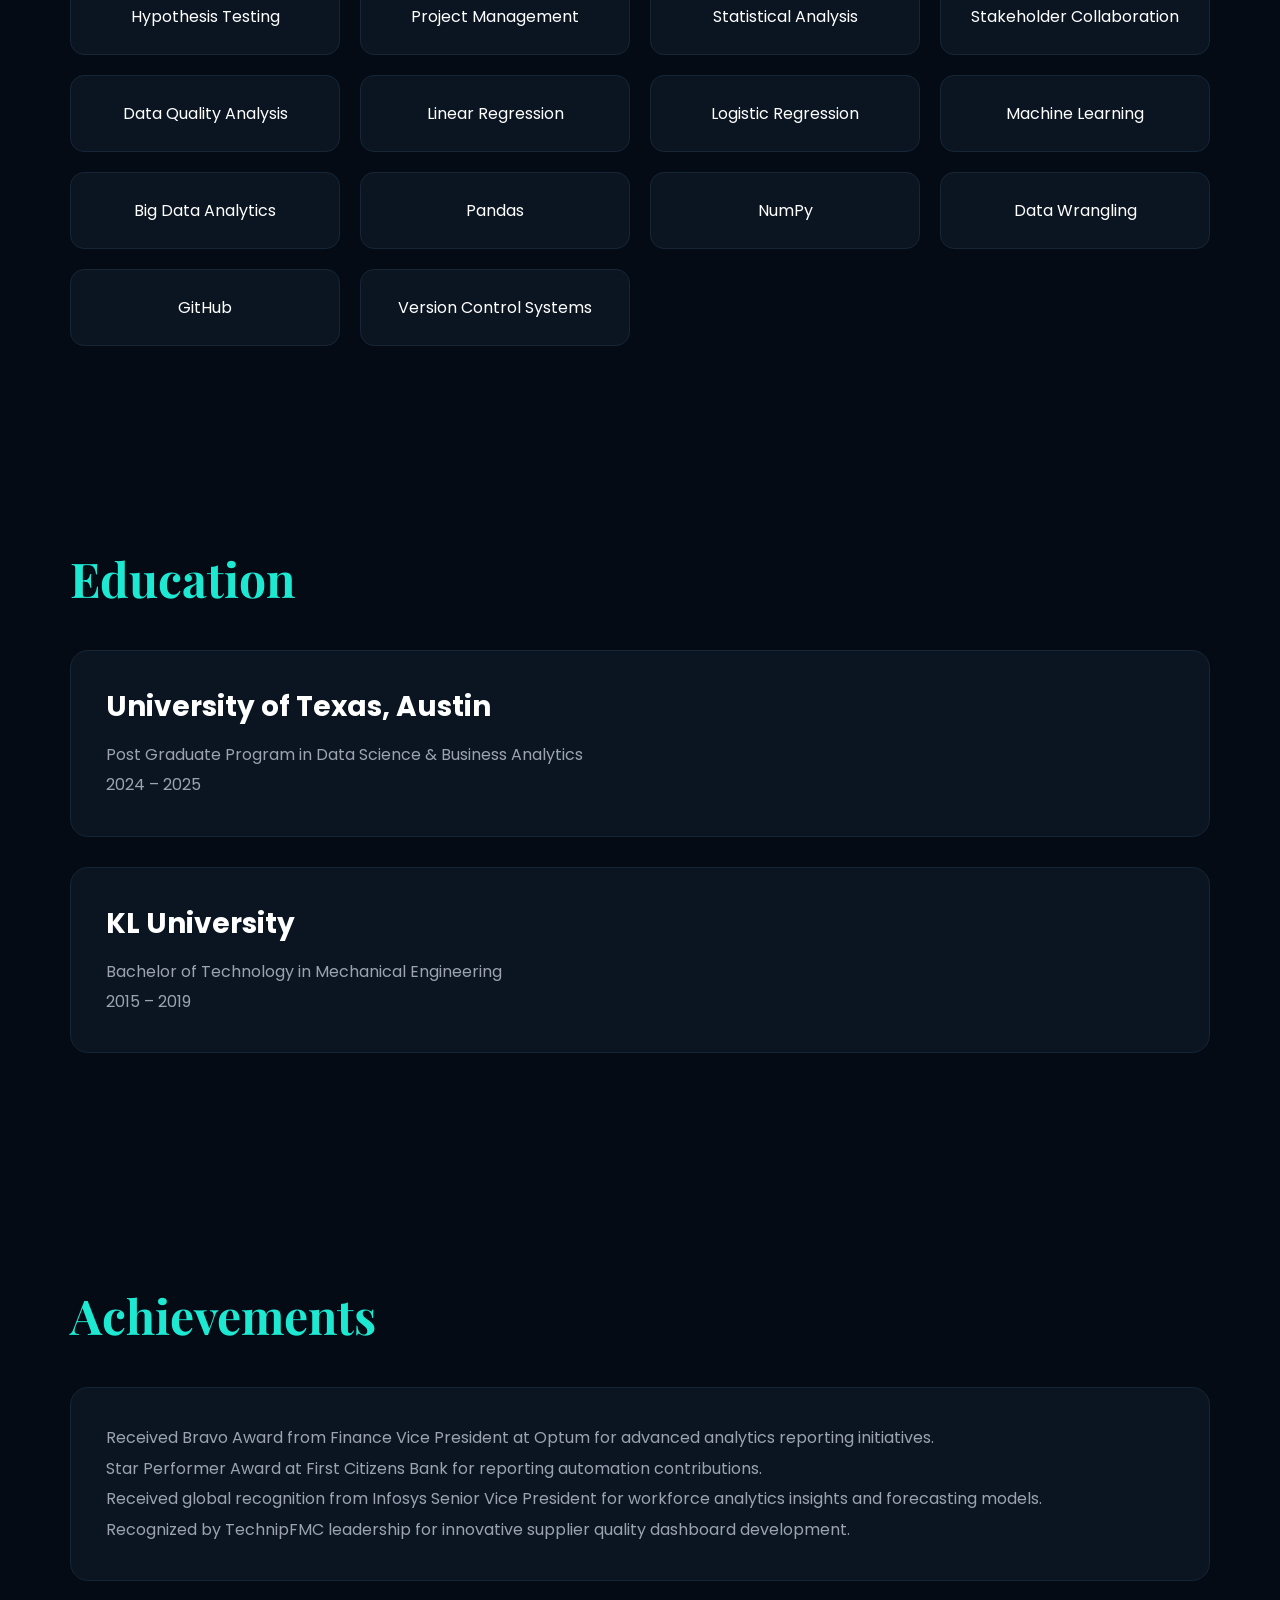
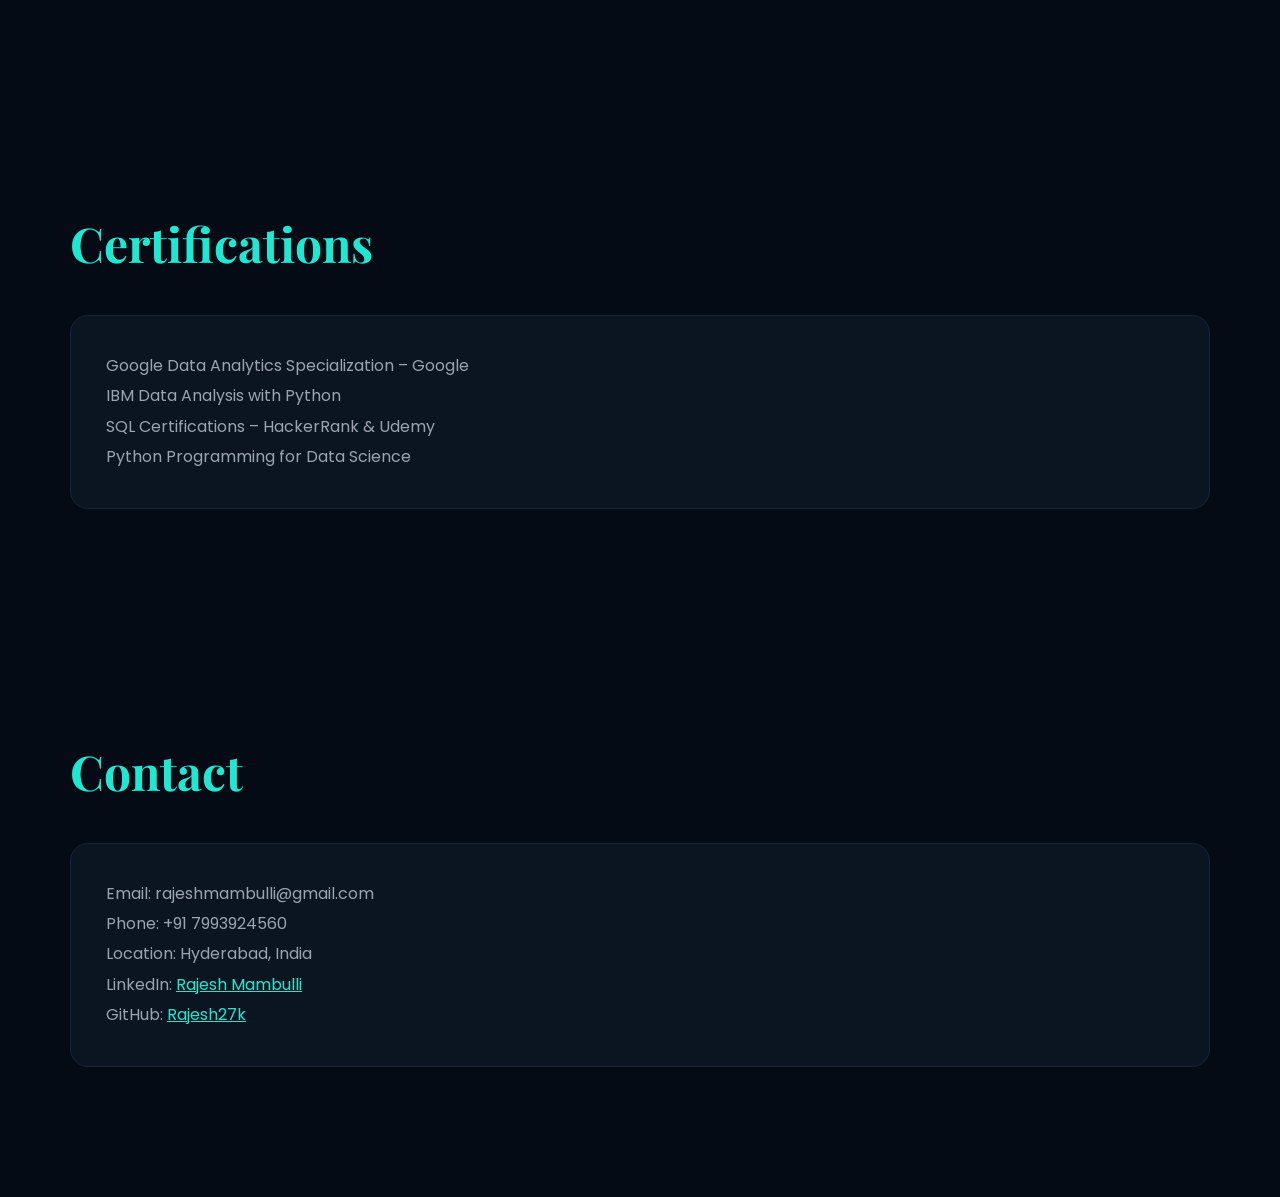
==== commit 61c96bb0: "Update index.html" ====
--- a/index.html
+++ b/index.html
@@ -362,7 +362,7 @@
 
         <div class="content-card">
 
-            <h3>BigBasket Price Scraper</h3>
+            <h3>E commerce product price scraper</h3>
 
             <p>
                 Built a Python-based web scraping system
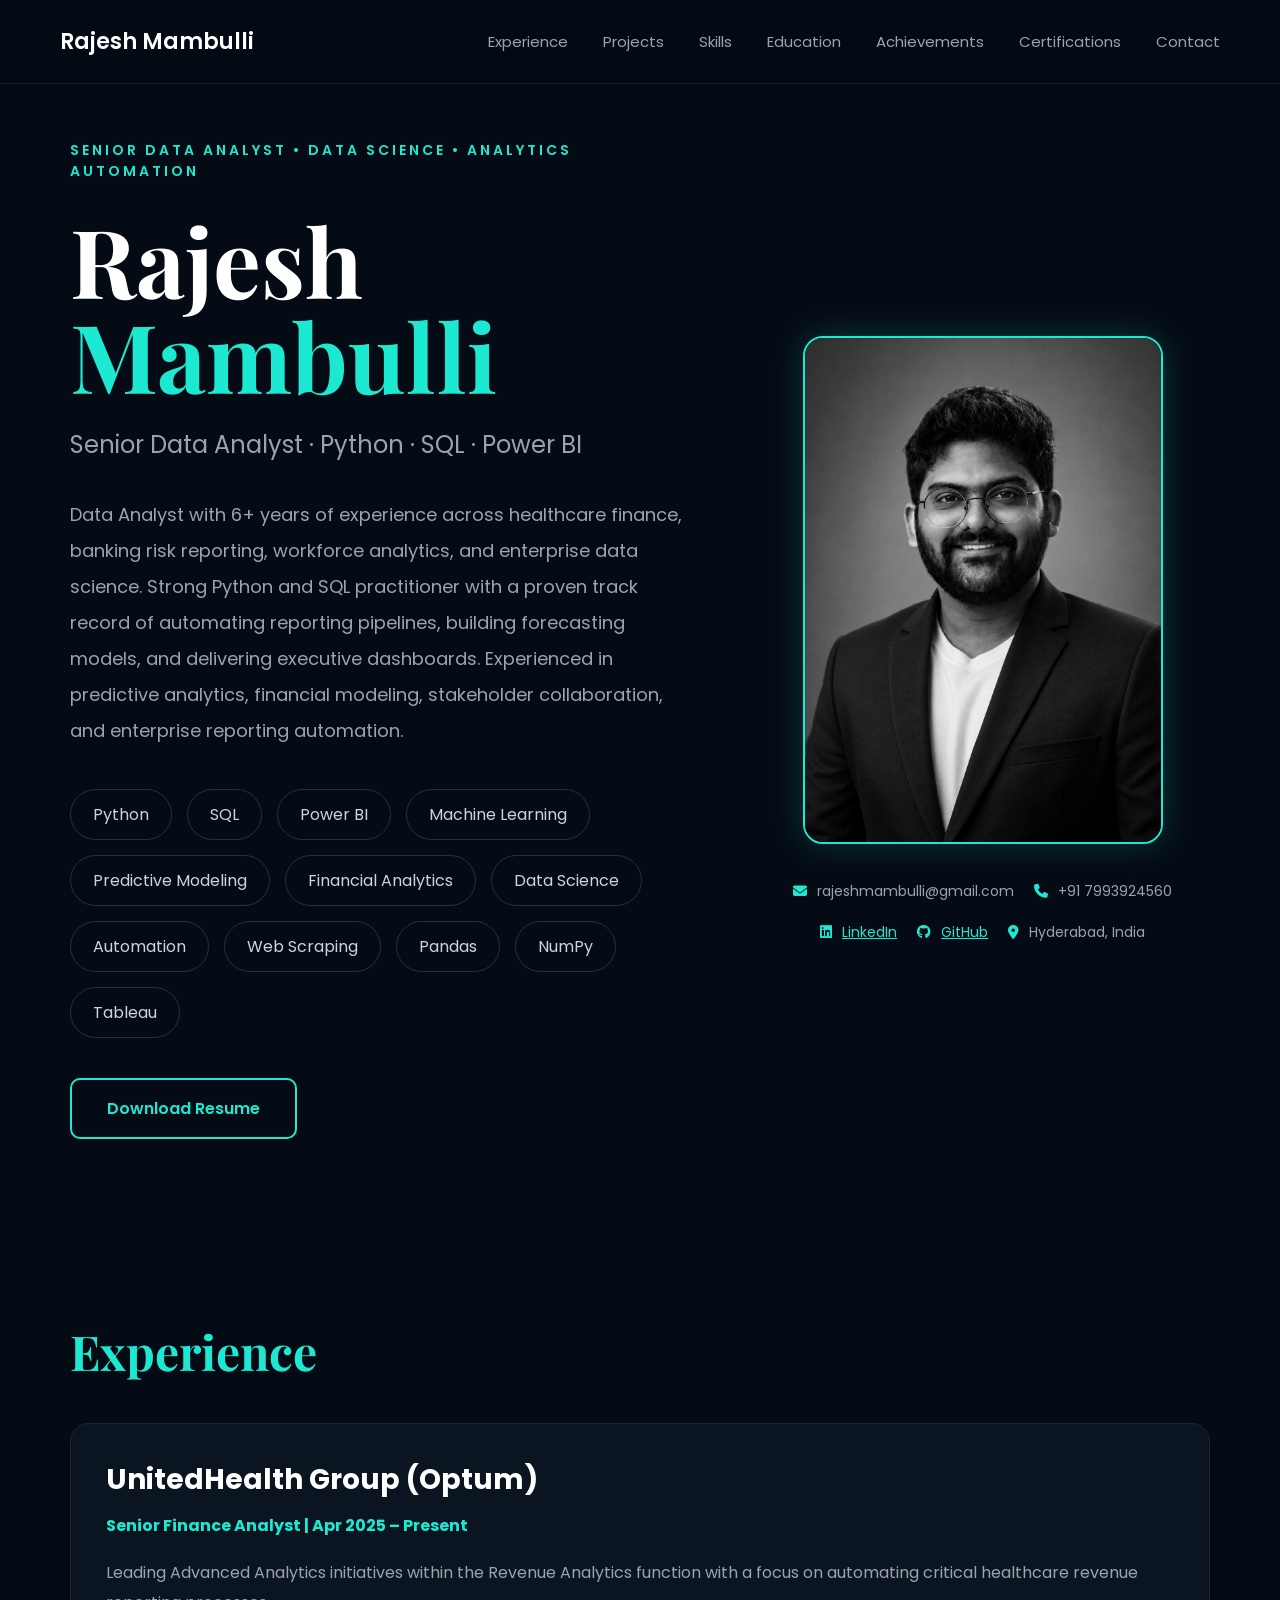
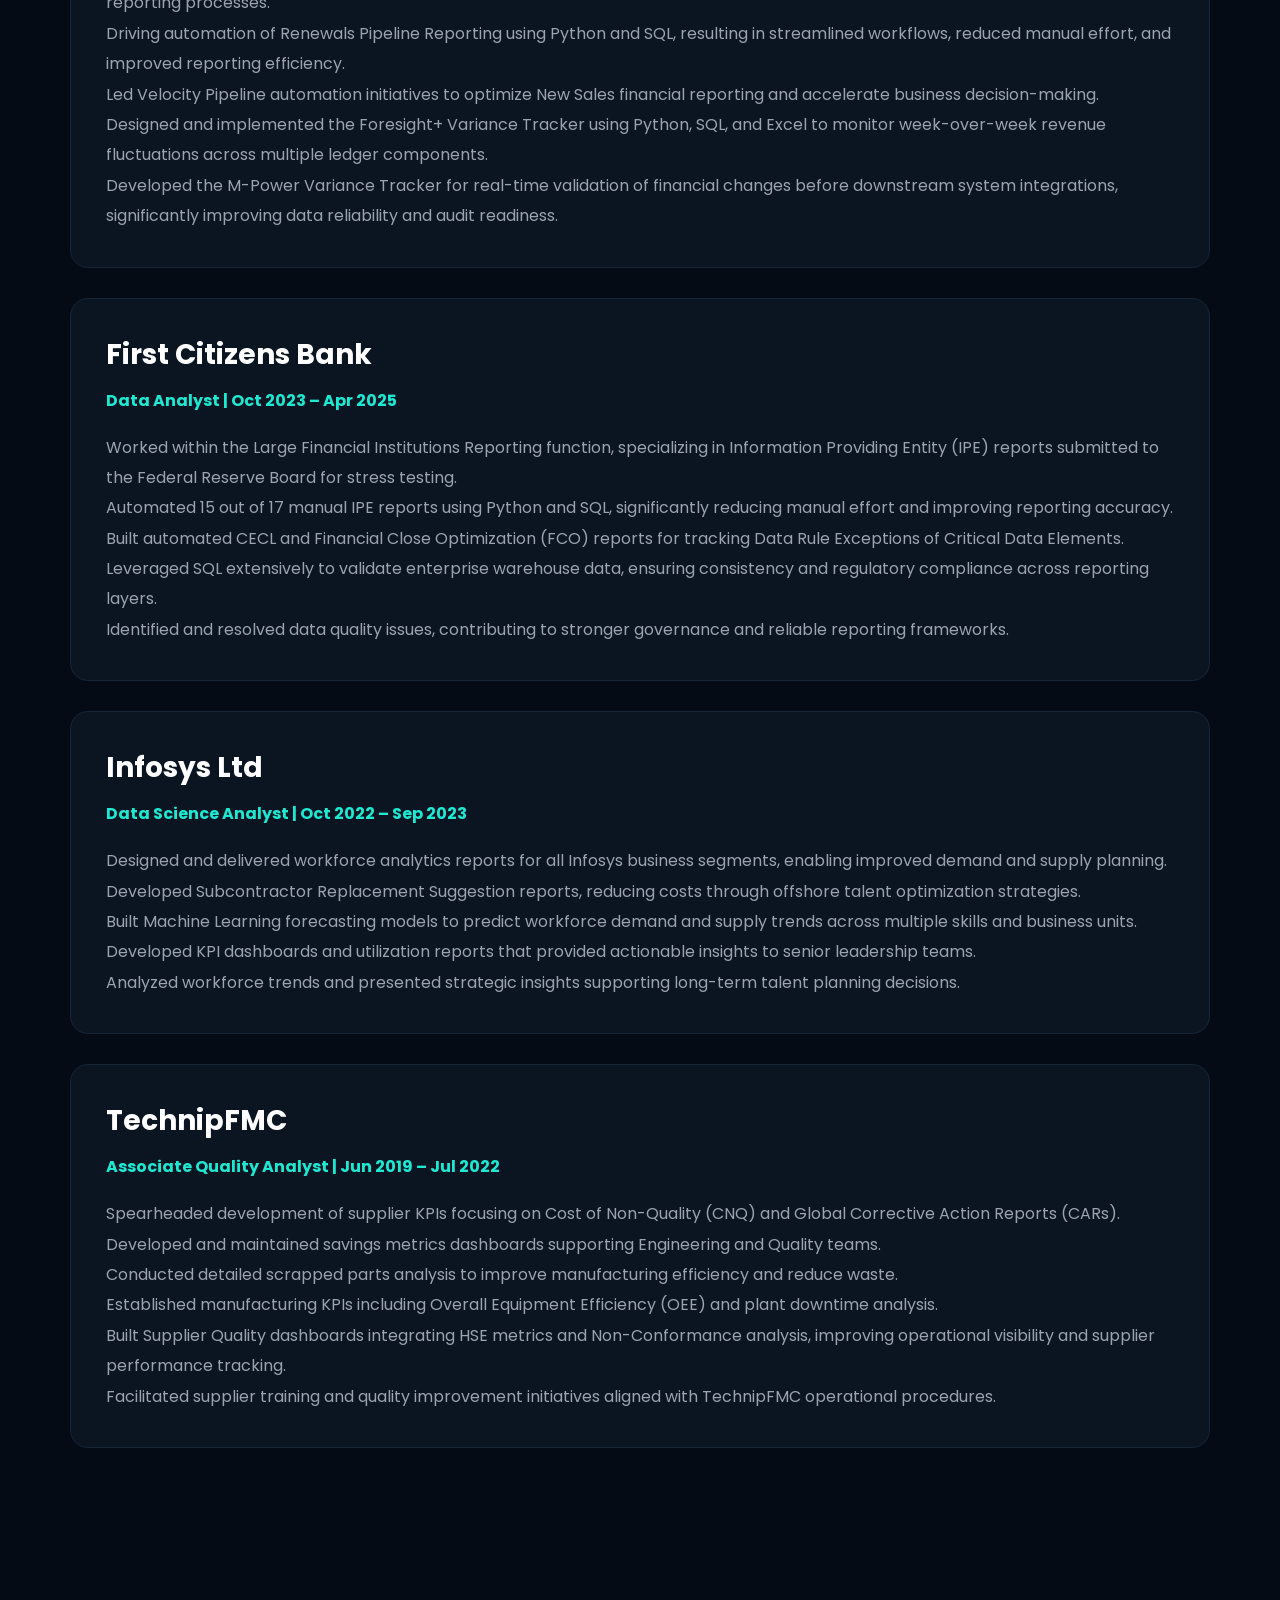
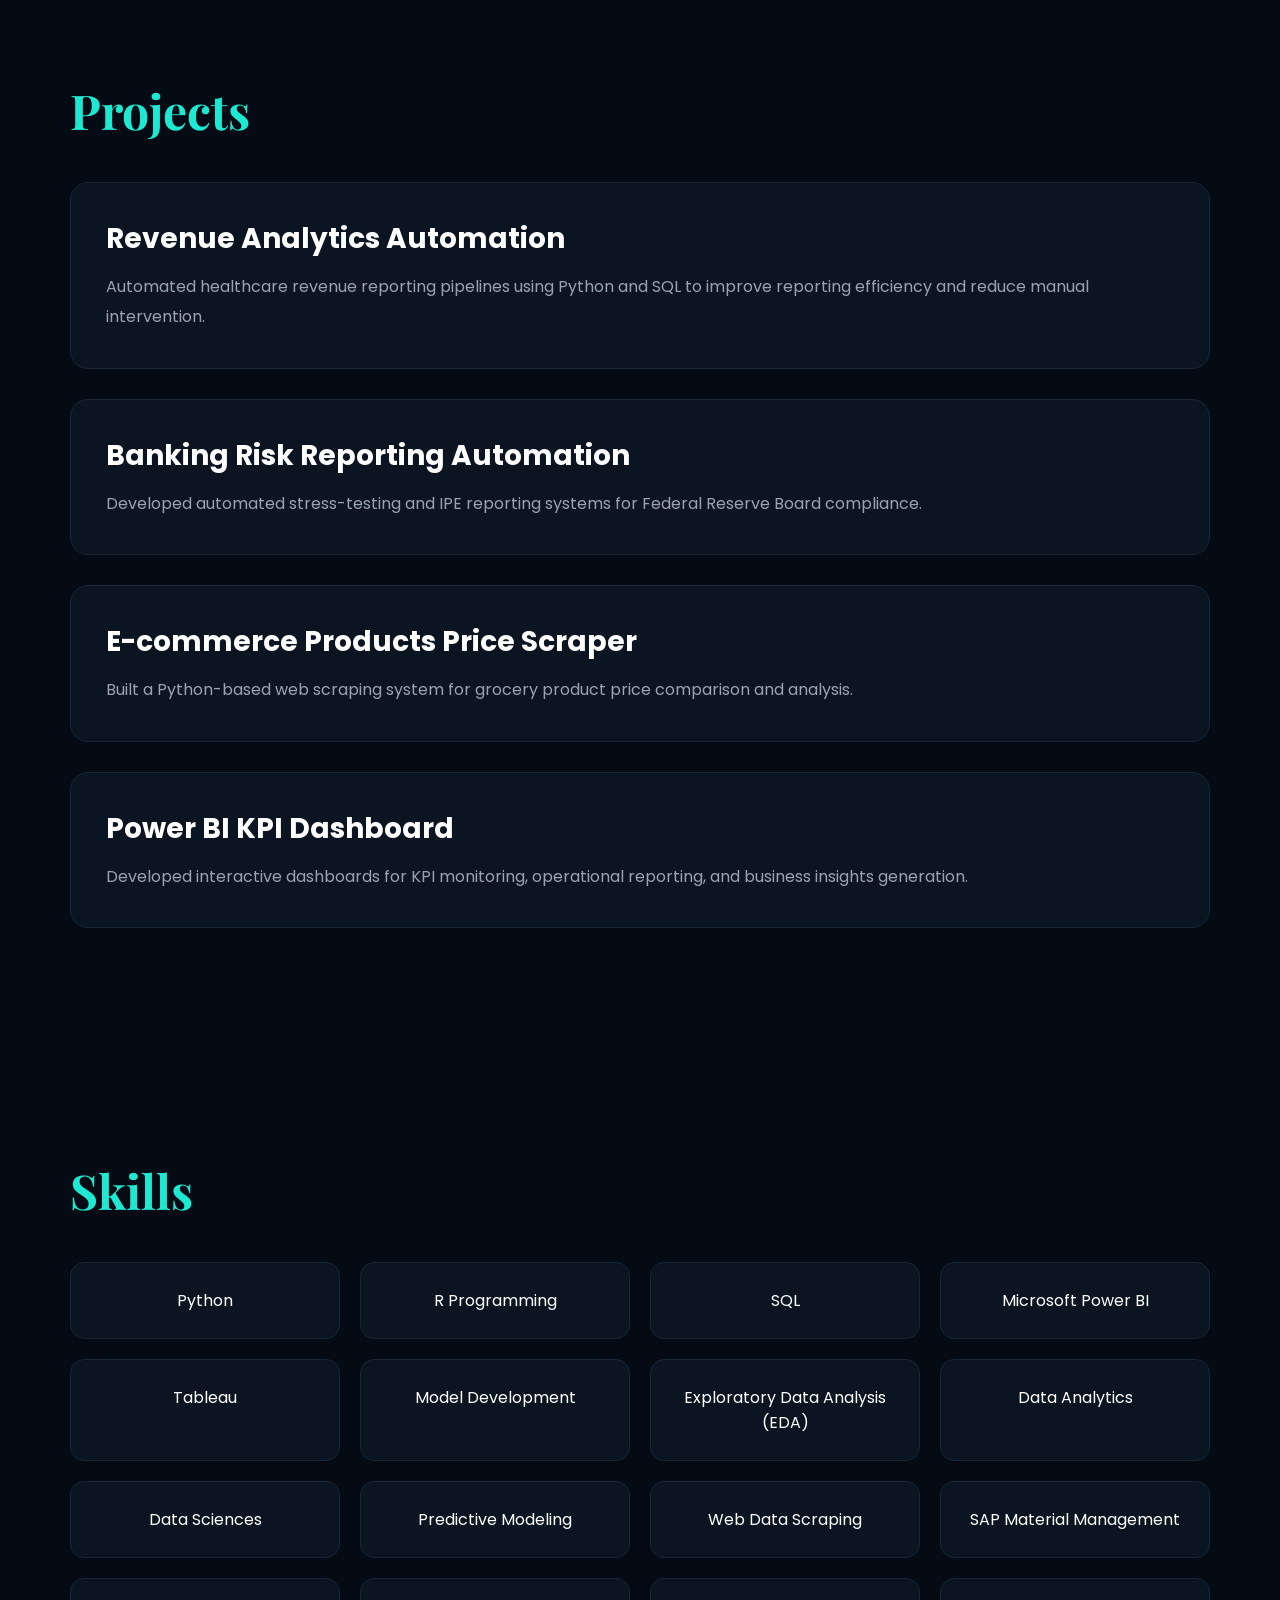
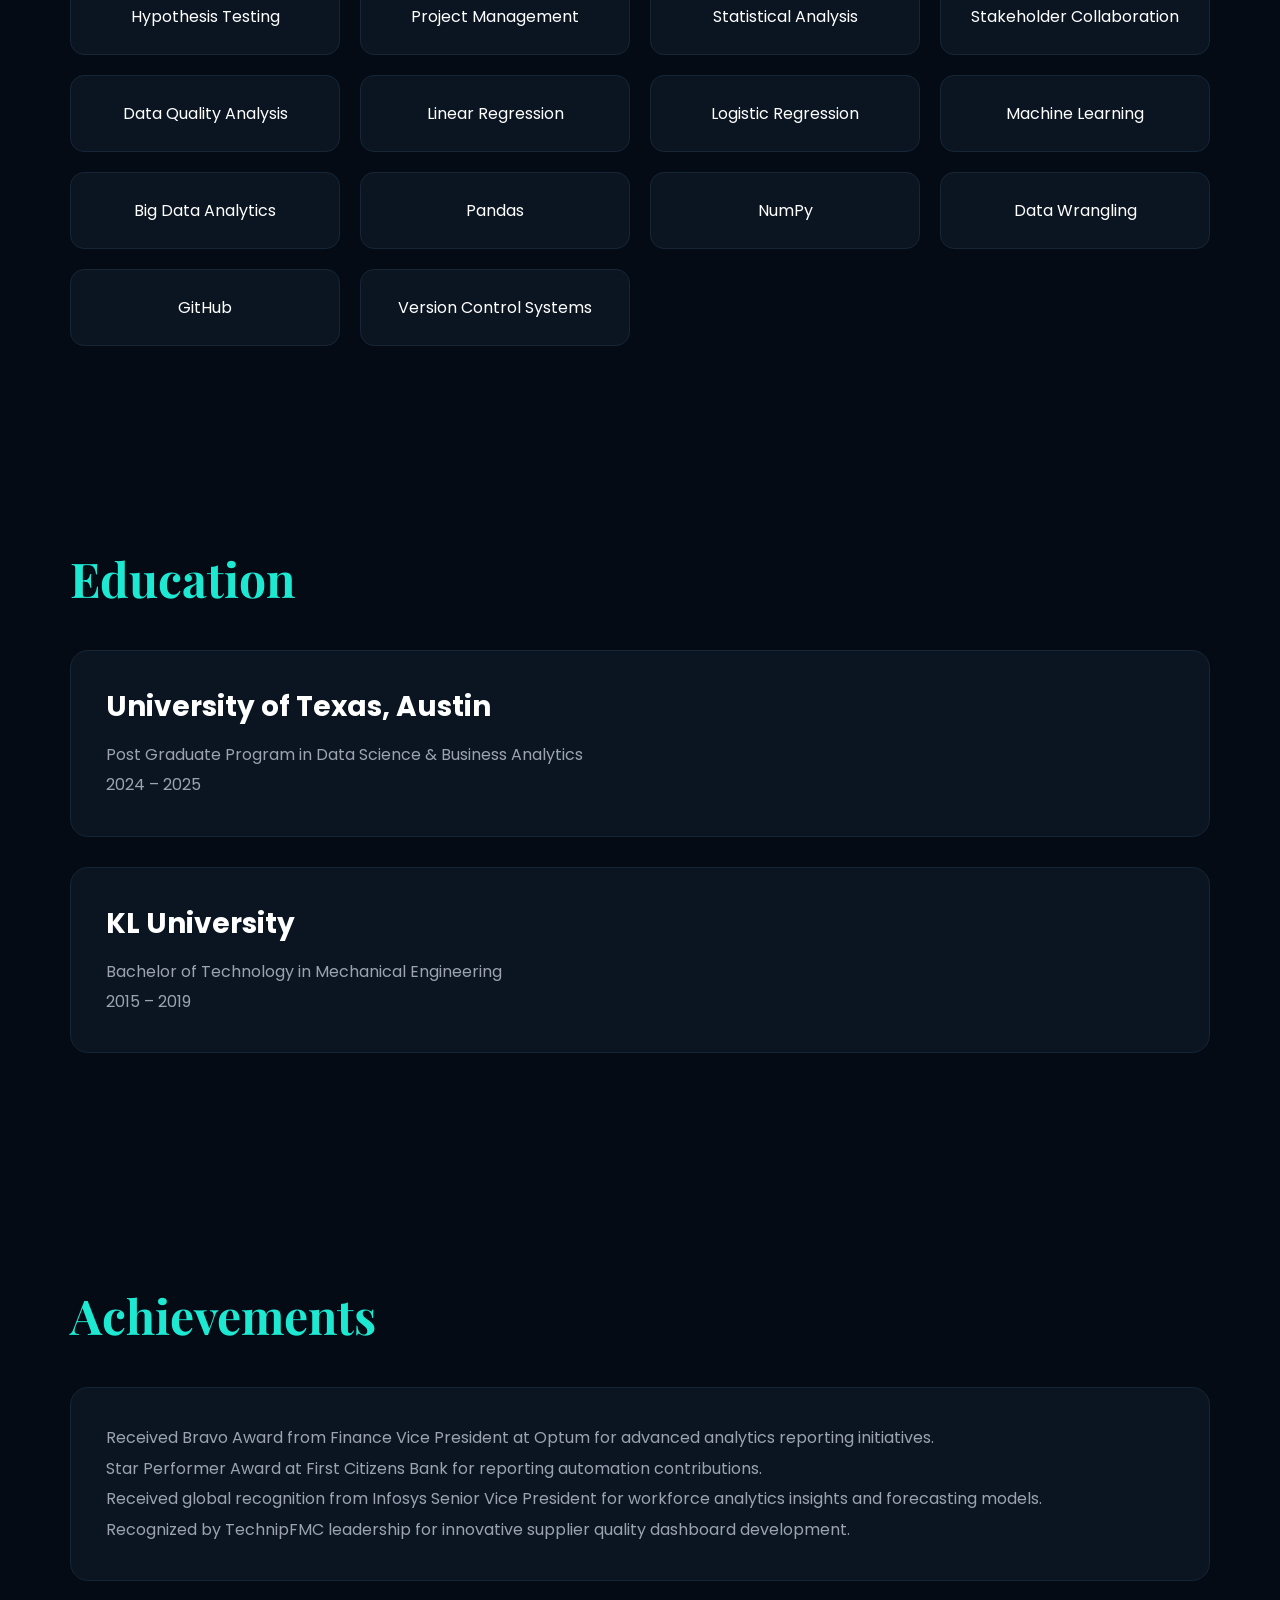
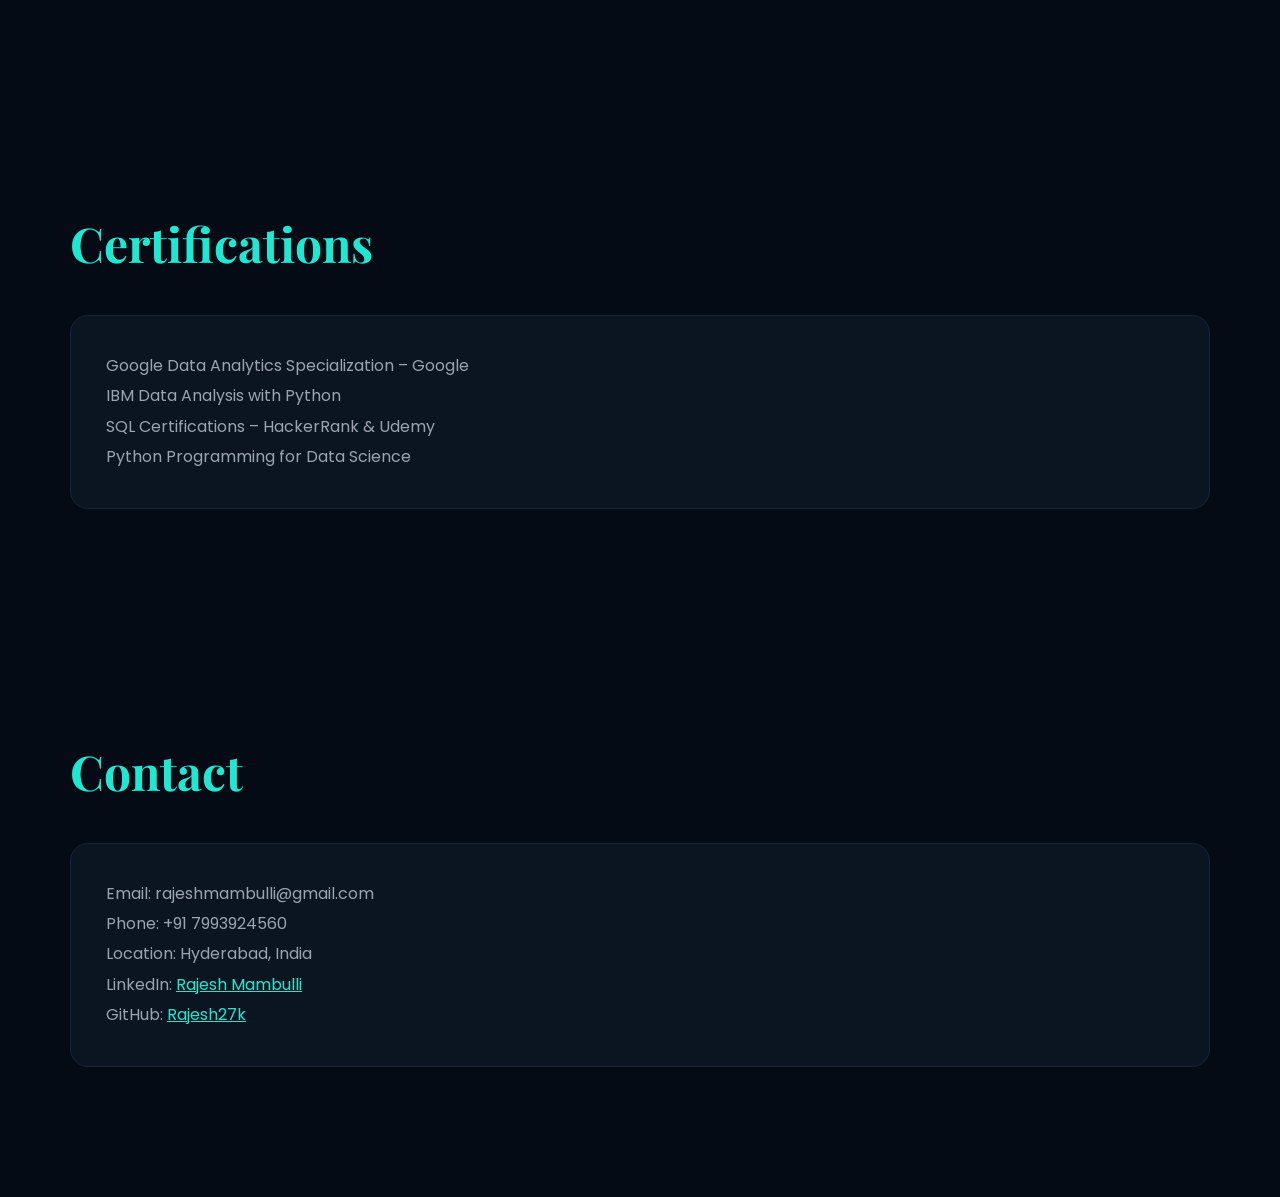
==== commit 7fdb5cf1: "Fix links and update project title in index.html" ====
--- a/index.html
+++ b/index.html
@@ -148,7 +148,7 @@
                 <span>
                     <i class="fab fa-github"></i>
 
-                    <a href="https://github.com/Rajesh27k"
+                    <a href="https://github.com/Rajesh27k/Rajesh27k.github.io/tree/61c96bb06a767fdcd2608728577cda1c6530a30f/Projects"
                         target="_blank">
 
                         GitHub
@@ -362,7 +362,7 @@
 
         <div class="content-card">
 
-            <h3>E commerce product price scraper</h3>
+            <h3>E-commerce Products Price Scraper</h3>
 
             <p>
                 Built a Python-based web scraping system
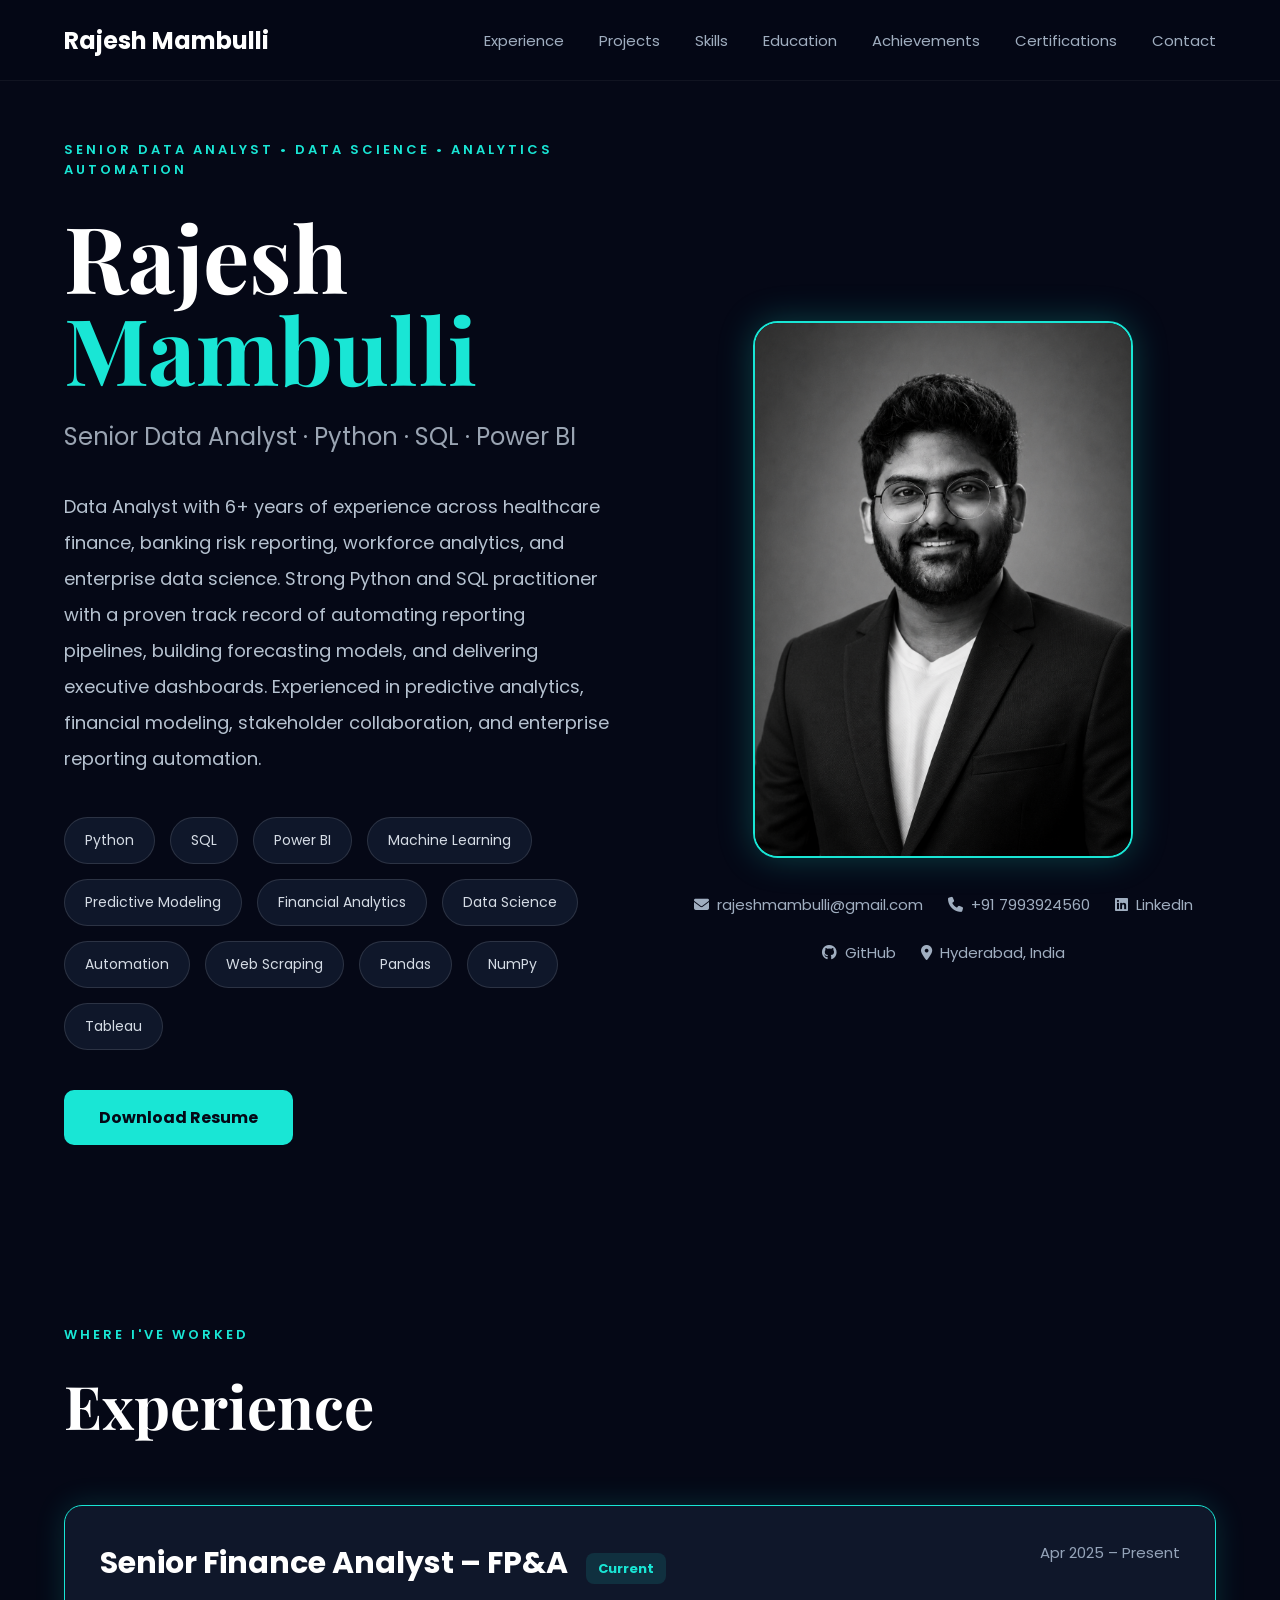
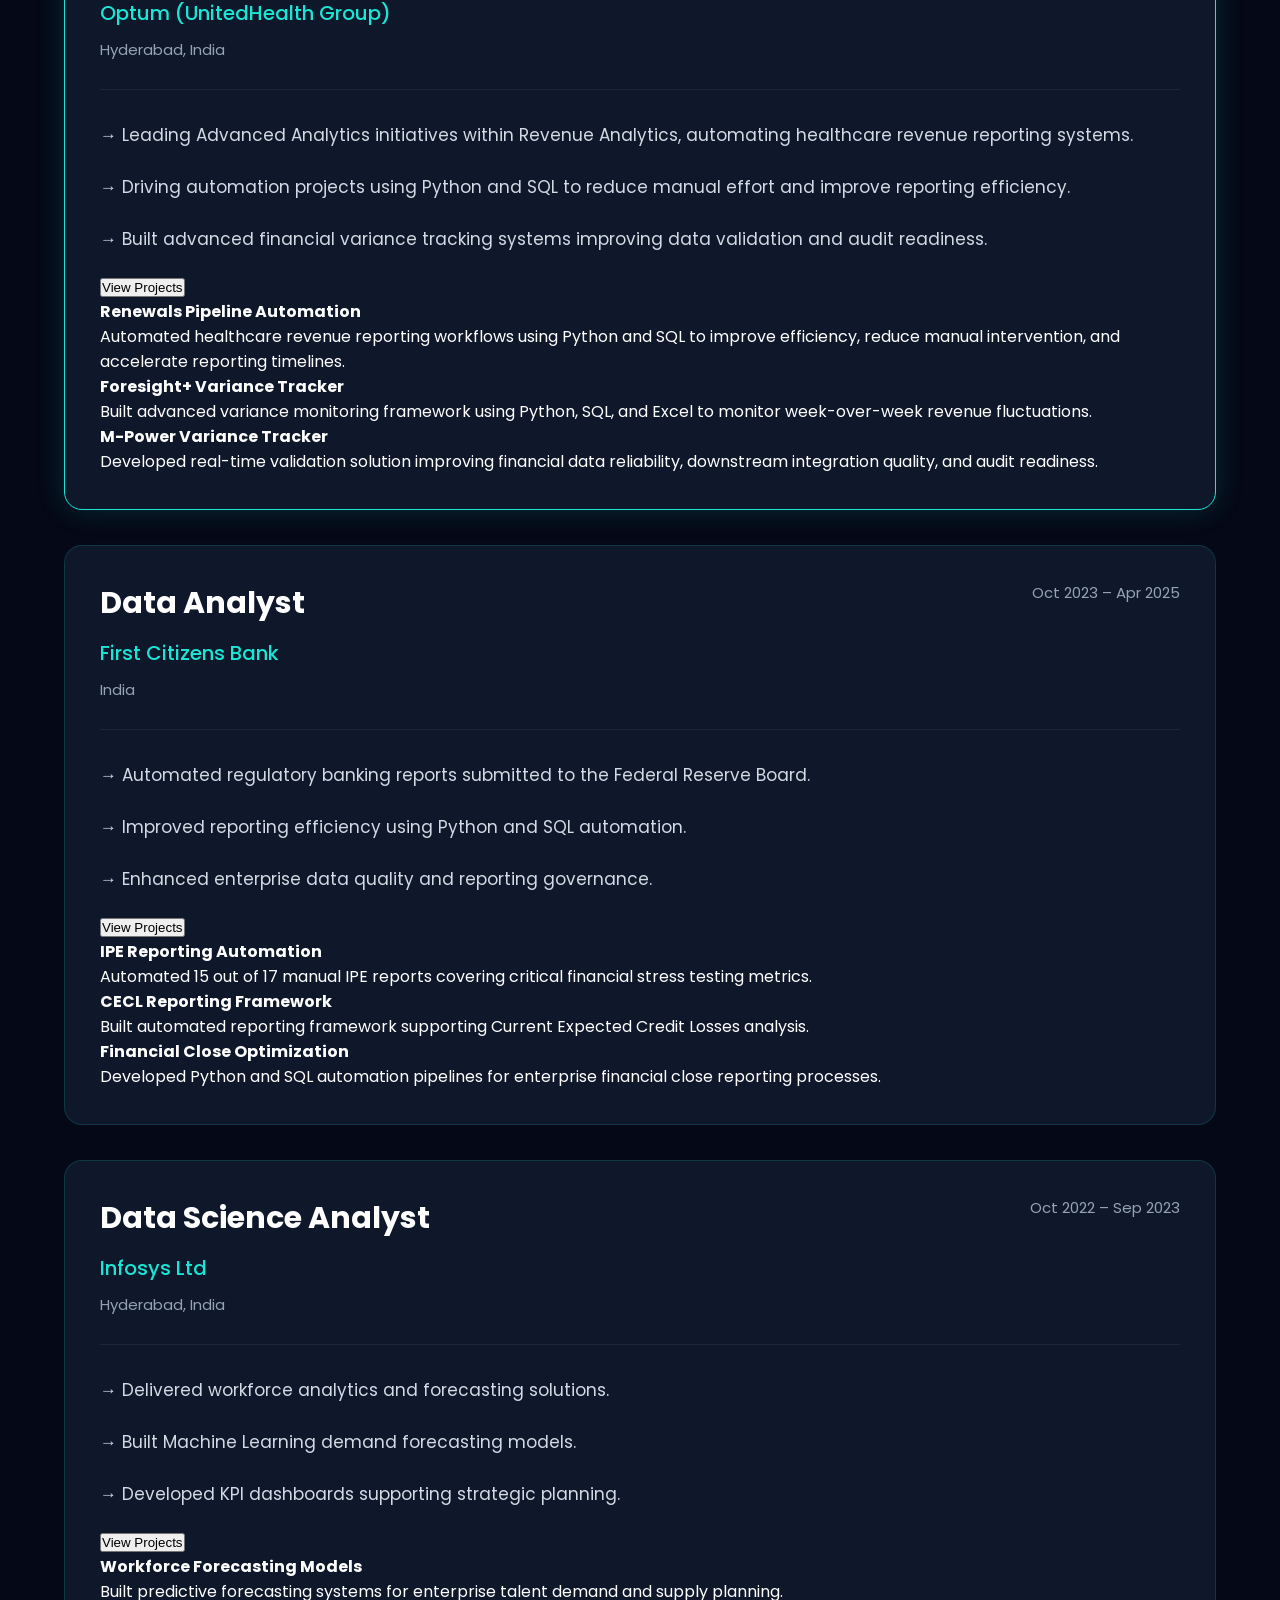
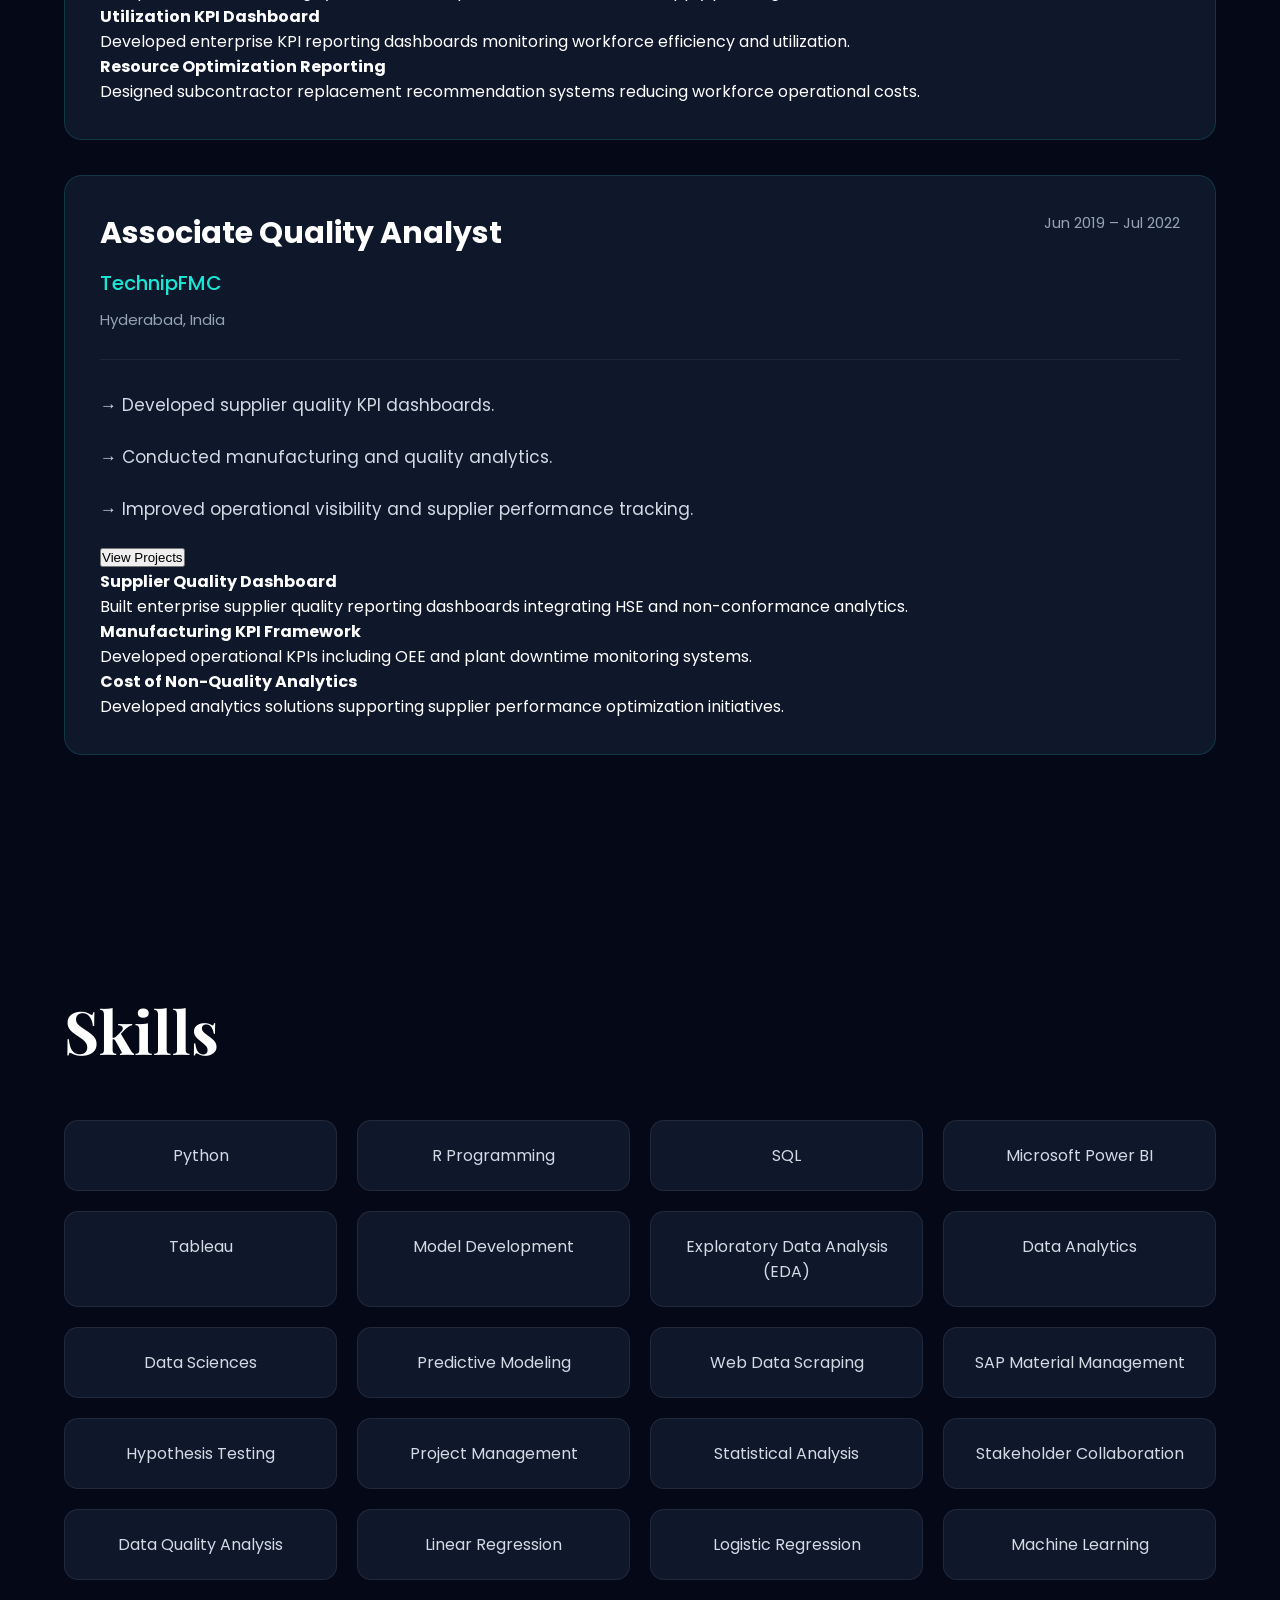
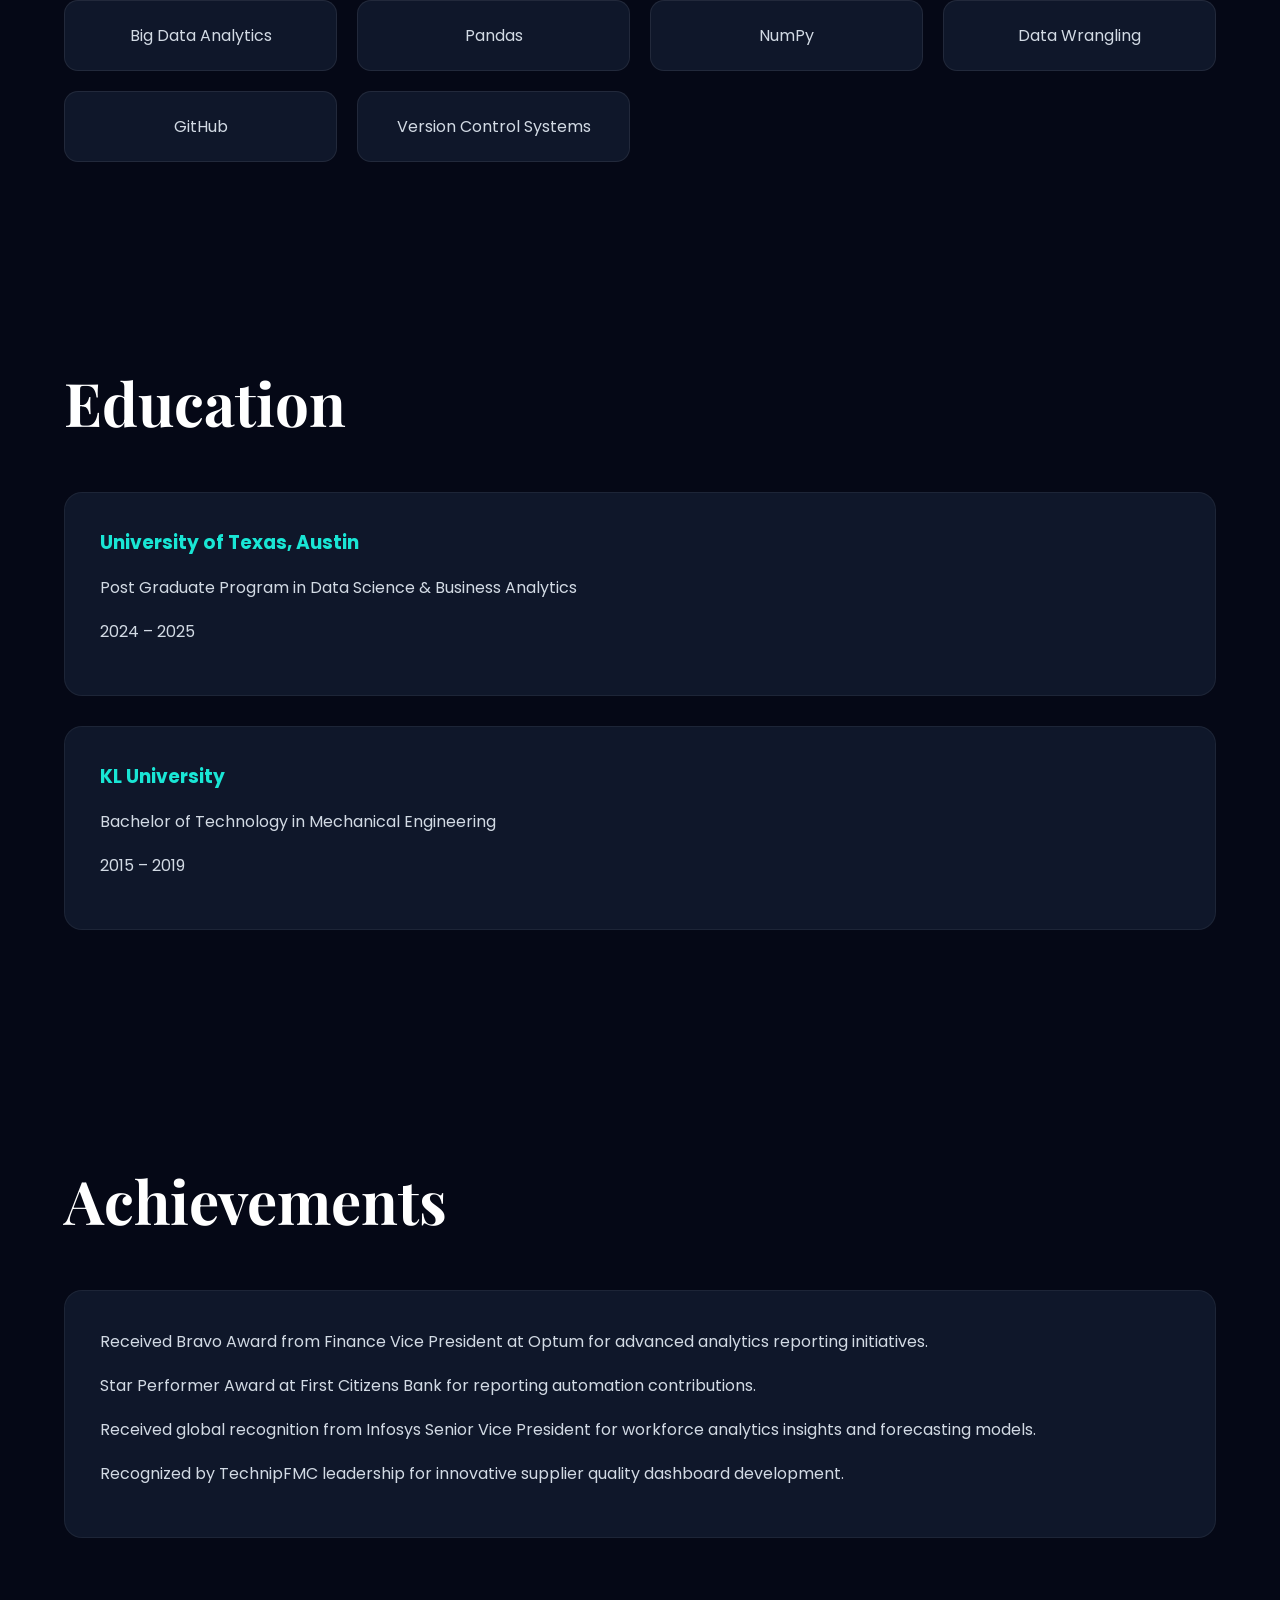
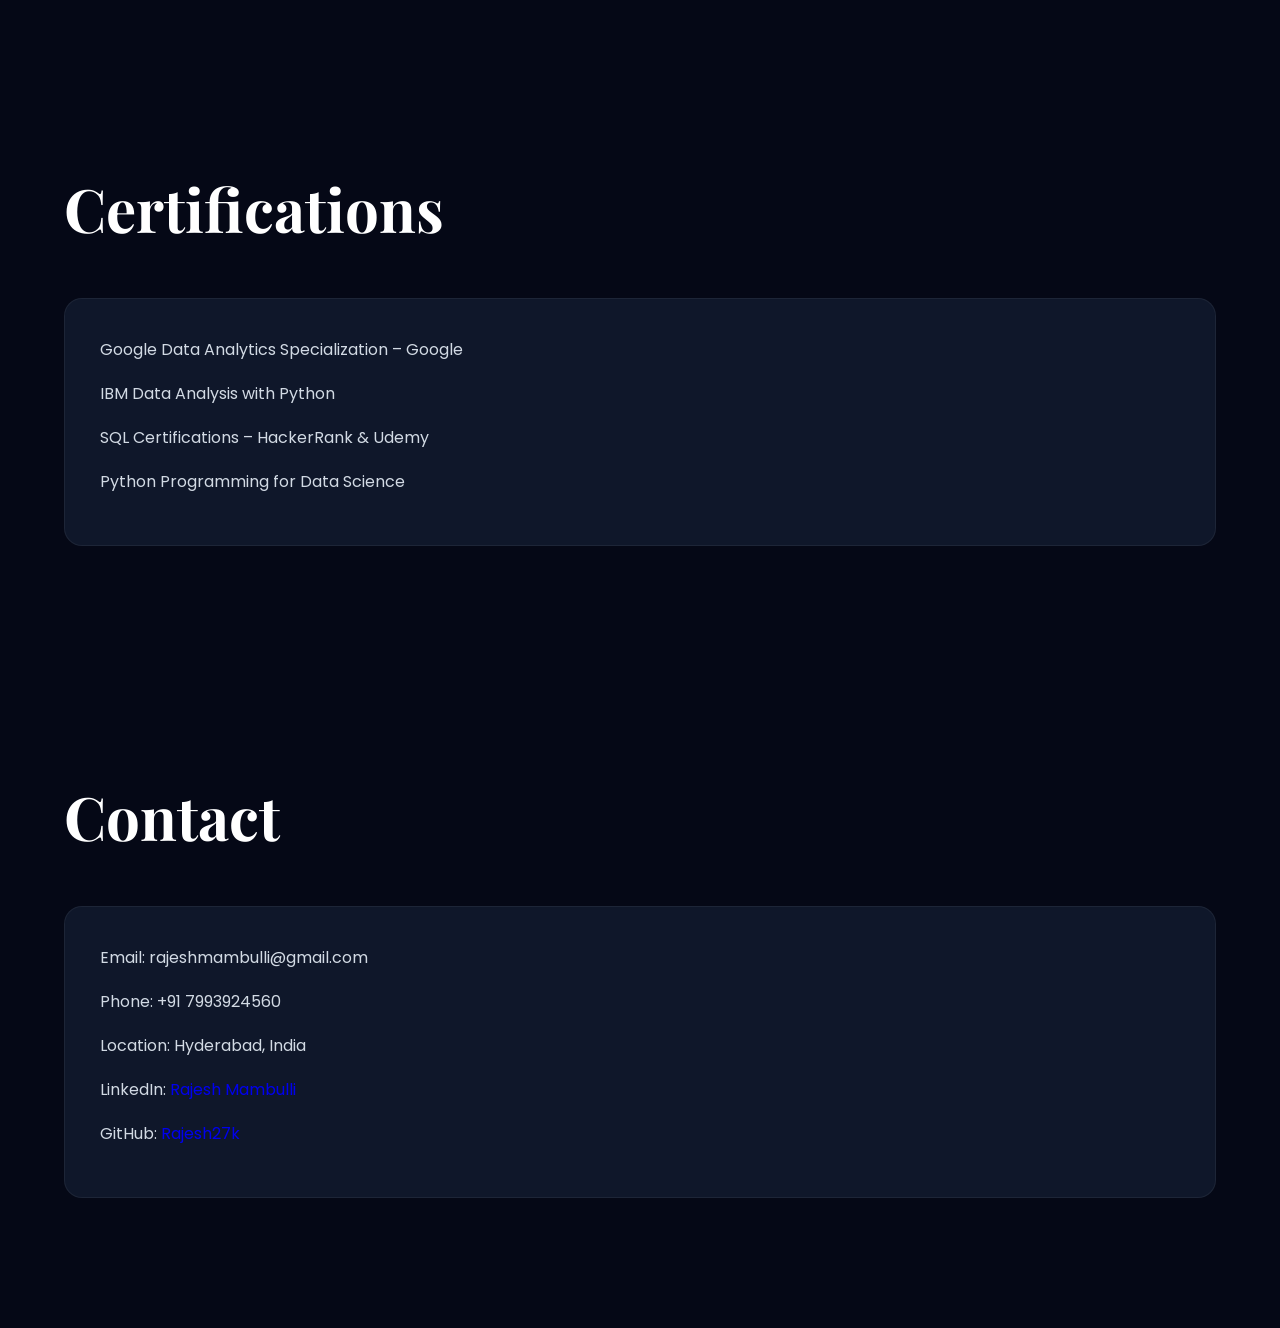
==== commit 46fa5d97: "Refactor experience section in index.html" ====
--- a/index.html
+++ b/index.html
@@ -117,7 +117,7 @@
 
         <div class="hero-right">
 
-            <img src="Profile.png" alt="Rajesh Mambulli" class="profile-image">
+            <img src="profile.png" alt="Rajesh Mambulli" class="profile-image">
 
             <!-- Contact Row -->
 
@@ -168,221 +168,455 @@
 
     </section>
 
-    <!-- Experience -->
-
-    <section id="experience" class="content-section">
-
-        <h2>Experience</h2>
-
-        <!-- Optum -->
-
-        <div class="content-card">
-
-            <h3>UnitedHealth Group (Optum)</h3>
-
-            <h4>Senior Finance Analyst | Apr 2025 – Present</h4>
-
-            <p>
-                Leading Advanced Analytics initiatives within the Revenue Analytics
-                function with a focus on automating critical healthcare revenue reporting processes.
-            </p>
-
-            <p>
-                Driving automation of Renewals Pipeline Reporting using Python and SQL,
-                resulting in streamlined workflows, reduced manual effort,
-                and improved reporting efficiency.
-            </p>
-
-            <p>
-                Led Velocity Pipeline automation initiatives to optimize
-                New Sales financial reporting and accelerate business decision-making.
-            </p>
-
-            <p>
-                Designed and implemented the Foresight+ Variance Tracker
-                using Python, SQL, and Excel to monitor week-over-week revenue fluctuations
-                across multiple ledger components.
-            </p>
-
-            <p>
-                Developed the M-Power Variance Tracker for real-time validation
-                of financial changes before downstream system integrations,
-                significantly improving data reliability and audit readiness.
-            </p>
-
-        </div>
-
-        <!-- First Citizens -->
-
-        <div class="content-card">
-
-            <h3>First Citizens Bank</h3>
-
-            <h4>Data Analyst | Oct 2023 – Apr 2025</h4>
-
-            <p>
-                Worked within the Large Financial Institutions Reporting function,
-                specializing in Information Providing Entity (IPE) reports
-                submitted to the Federal Reserve Board for stress testing.
-            </p>
-
-            <p>
-                Automated 15 out of 17 manual IPE reports
-                using Python and SQL, significantly reducing manual effort
-                and improving reporting accuracy.
-            </p>
-
-            <p>
-                Built automated CECL and Financial Close Optimization (FCO) reports
-                for tracking Data Rule Exceptions of Critical Data Elements.
-            </p>
-
-            <p>
-                Leveraged SQL extensively to validate enterprise warehouse data,
-                ensuring consistency and regulatory compliance across reporting layers.
-            </p>
-
-            <p>
-                Identified and resolved data quality issues,
-                contributing to stronger governance and reliable reporting frameworks.
-            </p>
-
-        </div>
-
-        <!-- Infosys -->
-
-        <div class="content-card">
-
-            <h3>Infosys Ltd</h3>
-
-            <h4>Data Science Analyst | Oct 2022 – Sep 2023</h4>
-
-            <p>
-                Designed and delivered workforce analytics reports
-                for all Infosys business segments,
-                enabling improved demand and supply planning.
-            </p>
-
-            <p>
-                Developed Subcontractor Replacement Suggestion reports,
-                reducing costs through offshore talent optimization strategies.
-            </p>
-
-            <p>
-                Built Machine Learning forecasting models
-                to predict workforce demand and supply trends
-                across multiple skills and business units.
-            </p>
-
-            <p>
-                Developed KPI dashboards and utilization reports
-                that provided actionable insights to senior leadership teams.
-            </p>
-
-            <p>
-                Analyzed workforce trends and presented strategic insights
-                supporting long-term talent planning decisions.
-            </p>
-
-        </div>
-
-        <!-- TechnipFMC -->
-
-        <div class="content-card">
-
-            <h3>TechnipFMC</h3>
-
-            <h4>Associate Quality Analyst | Jun 2019 – Jul 2022</h4>
-
-            <p>
-                Spearheaded development of supplier KPIs
-                focusing on Cost of Non-Quality (CNQ)
-                and Global Corrective Action Reports (CARs).
-            </p>
-
-            <p>
-                Developed and maintained savings metrics dashboards
-                supporting Engineering and Quality teams.
-            </p>
-
-            <p>
-                Conducted detailed scrapped parts analysis
-                to improve manufacturing efficiency and reduce waste.
-            </p>
-
-            <p>
-                Established manufacturing KPIs including
-                Overall Equipment Efficiency (OEE)
-                and plant downtime analysis.
-            </p>
-
-            <p>
-                Built Supplier Quality dashboards integrating
-                HSE metrics and Non-Conformance analysis,
-                improving operational visibility and supplier performance tracking.
-            </p>
-
-            <p>
-                Facilitated supplier training and quality improvement initiatives
-                aligned with TechnipFMC operational procedures.
-            </p>
-
-        </div>
-
-    </section>
-
-    <!-- Projects -->
-
-    <section id="projects" class="content-section">
-
-        <h2>Projects</h2>
-
-        <div class="content-card">
-
-            <h3>Revenue Analytics Automation</h3>
-
-            <p>
-                Automated healthcare revenue reporting pipelines
-                using Python and SQL to improve reporting efficiency
-                and reduce manual intervention.
-            </p>
-
-        </div>
-
-        <div class="content-card">
-
-            <h3>Banking Risk Reporting Automation</h3>
-
-            <p>
-                Developed automated stress-testing and IPE reporting systems
-                for Federal Reserve Board compliance.
-            </p>
-
-        </div>
-
-        <div class="content-card">
-
-            <h3>E-commerce Products Price Scraper</h3>
-
-            <p>
-                Built a Python-based web scraping system
-                for grocery product price comparison and analysis.
-            </p>
-
-        </div>
-
-        <div class="content-card">
-
-            <h3>Power BI KPI Dashboard</h3>
-
-            <p>
-                Developed interactive dashboards for KPI monitoring,
-                operational reporting, and business insights generation.
-            </p>
-
-        </div>
-
-    </section>
+   <!-- =========================================
+     EXPERIENCE SECTION
+========================================= -->
+
+<section id="experience" class="experience-section">
+
+    <div class="section-heading-small">
+        WHERE I'VE WORKED
+    </div>
+
+    <h2 class="section-title">
+        Experience
+    </h2>
+
+    <!-- =========================================
+         OPTUM
+    ========================================= -->
+
+    <div class="experience-card active-card">
+
+        <div class="experience-top">
+
+            <div>
+
+                <h3>
+                    Senior Finance Analyst – FP&A
+
+                    <span class="current-badge">
+                        Current
+                    </span>
+
+                </h3>
+
+                <h4>
+                    Optum (UnitedHealth Group)
+                </h4>
+
+                <p class="location-text">
+                    Hyderabad, India
+                </p>
+
+            </div>
+
+            <div class="date-text">
+                Apr 2025 – Present
+            </div>
+
+        </div>
+
+        <hr>
+
+        <div class="experience-points">
+
+            <p>
+                → Leading Advanced Analytics initiatives within Revenue Analytics,
+                automating healthcare revenue reporting systems.
+            </p>
+
+            <p>
+                → Driving automation projects using Python and SQL
+                to reduce manual effort and improve reporting efficiency.
+            </p>
+
+            <p>
+                → Built advanced financial variance tracking systems
+                improving data validation and audit readiness.
+            </p>
+
+        </div>
+
+        <!-- BUTTON -->
+
+        <button class="toggle-btn"
+            onclick="toggleProject('optum-projects')">
+
+            View Projects
+
+        </button>
+
+        <!-- PROJECTS -->
+
+        <div class="hidden-projects"
+            id="optum-projects">
+
+            <div class="project-item">
+
+                <h4>
+                    Renewals Pipeline Automation
+                </h4>
+
+                <p>
+                    Automated healthcare revenue reporting workflows
+                    using Python and SQL to improve efficiency,
+                    reduce manual intervention,
+                    and accelerate reporting timelines.
+                </p>
+
+            </div>
+
+            <div class="project-item">
+
+                <h4>
+                    Foresight+ Variance Tracker
+                </h4>
+
+                <p>
+                    Built advanced variance monitoring framework
+                    using Python, SQL, and Excel
+                    to monitor week-over-week revenue fluctuations.
+                </p>
+
+            </div>
+
+            <div class="project-item">
+
+                <h4>
+                    M-Power Variance Tracker
+                </h4>
+
+                <p>
+                    Developed real-time validation solution
+                    improving financial data reliability,
+                    downstream integration quality,
+                    and audit readiness.
+                </p>
+
+            </div>
+
+        </div>
+
+    </div>
+
+    <!-- =========================================
+         FIRST CITIZENS BANK
+    ========================================= -->
+
+    <div class="experience-card">
+
+        <div class="experience-top">
+
+            <div>
+
+                <h3>
+                    Data Analyst
+                </h3>
+
+                <h4>
+                    First Citizens Bank
+                </h4>
+
+                <p class="location-text">
+                    India
+                </p>
+
+            </div>
+
+            <div class="date-text">
+                Oct 2023 – Apr 2025
+            </div>
+
+        </div>
+
+        <hr>
+
+        <div class="experience-points">
+
+            <p>
+                → Automated regulatory banking reports
+                submitted to the Federal Reserve Board.
+            </p>
+
+            <p>
+                → Improved reporting efficiency using Python and SQL automation.
+            </p>
+
+            <p>
+                → Enhanced enterprise data quality and reporting governance.
+            </p>
+
+        </div>
+
+        <!-- BUTTON -->
+
+        <button class="toggle-btn"
+            onclick="toggleProject('fcb-projects')">
+
+            View Projects
+
+        </button>
+
+        <!-- PROJECTS -->
+
+        <div class="hidden-projects"
+            id="fcb-projects">
+
+            <div class="project-item">
+
+                <h4>
+                    IPE Reporting Automation
+                </h4>
+
+                <p>
+                    Automated 15 out of 17 manual IPE reports
+                    covering critical financial stress testing metrics.
+                </p>
+
+            </div>
+
+            <div class="project-item">
+
+                <h4>
+                    CECL Reporting Framework
+                </h4>
+
+                <p>
+                    Built automated reporting framework
+                    supporting Current Expected Credit Losses analysis.
+                </p>
+
+            </div>
+
+            <div class="project-item">
+
+                <h4>
+                    Financial Close Optimization
+                </h4>
+
+                <p>
+                    Developed Python and SQL automation pipelines
+                    for enterprise financial close reporting processes.
+                </p>
+
+            </div>
+
+        </div>
+
+    </div>
+
+    <!-- =========================================
+         INFOSYS
+    ========================================= -->
+
+    <div class="experience-card">
+
+        <div class="experience-top">
+
+            <div>
+
+                <h3>
+                    Data Science Analyst
+                </h3>
+
+                <h4>
+                    Infosys Ltd
+                </h4>
+
+                <p class="location-text">
+                    Hyderabad, India
+                </p>
+
+            </div>
+
+            <div class="date-text">
+                Oct 2022 – Sep 2023
+            </div>
+
+        </div>
+
+        <hr>
+
+        <div class="experience-points">
+
+            <p>
+                → Delivered workforce analytics and forecasting solutions.
+            </p>
+
+            <p>
+                → Built Machine Learning demand forecasting models.
+            </p>
+
+            <p>
+                → Developed KPI dashboards supporting strategic planning.
+            </p>
+
+        </div>
+
+        <!-- BUTTON -->
+
+        <button class="toggle-btn"
+            onclick="toggleProject('infosys-projects')">
+
+            View Projects
+
+        </button>
+
+        <!-- PROJECTS -->
+
+        <div class="hidden-projects"
+            id="infosys-projects">
+
+            <div class="project-item">
+
+                <h4>
+                    Workforce Forecasting Models
+                </h4>
+
+                <p>
+                    Built predictive forecasting systems
+                    for enterprise talent demand and supply planning.
+                </p>
+
+            </div>
+
+            <div class="project-item">
+
+                <h4>
+                    Utilization KPI Dashboard
+                </h4>
+
+                <p>
+                    Developed enterprise KPI reporting dashboards
+                    monitoring workforce efficiency and utilization.
+                </p>
+
+            </div>
+
+            <div class="project-item">
+
+                <h4>
+                    Resource Optimization Reporting
+                </h4>
+
+                <p>
+                    Designed subcontractor replacement recommendation systems
+                    reducing workforce operational costs.
+                </p>
+
+            </div>
+
+        </div>
+
+    </div>
+
+    <!-- =========================================
+         TECHNIPFMC
+    ========================================= -->
+
+    <div class="experience-card">
+
+        <div class="experience-top">
+
+            <div>
+
+                <h3>
+                    Associate Quality Analyst
+                </h3>
+
+                <h4>
+                    TechnipFMC
+                </h4>
+
+                <p class="location-text">
+                    Hyderabad, India
+                </p>
+
+            </div>
+
+            <div class="date-text">
+                Jun 2019 – Jul 2022
+            </div>
+
+        </div>
+
+        <hr>
+
+        <div class="experience-points">
+
+            <p>
+                → Developed supplier quality KPI dashboards.
+            </p>
+
+            <p>
+                → Conducted manufacturing and quality analytics.
+            </p>
+
+            <p>
+                → Improved operational visibility and supplier performance tracking.
+            </p>
+
+        </div>
+
+        <!-- BUTTON -->
+
+        <button class="toggle-btn"
+            onclick="toggleProject('technip-projects')">
+
+            View Projects
+
+        </button>
+
+        <!-- PROJECTS -->
+
+        <div class="hidden-projects"
+            id="technip-projects">
+
+            <div class="project-item">
+
+                <h4>
+                    Supplier Quality Dashboard
+                </h4>
+
+                <p>
+                    Built enterprise supplier quality reporting dashboards
+                    integrating HSE and non-conformance analytics.
+                </p>
+
+            </div>
+
+            <div class="project-item">
+
+                <h4>
+                    Manufacturing KPI Framework
+                </h4>
+
+                <p>
+                    Developed operational KPIs including OEE
+                    and plant downtime monitoring systems.
+                </p>
+
+            </div>
+
+            <div class="project-item">
+
+                <h4>
+                    Cost of Non-Quality Analytics
+                </h4>
+
+                <p>
+                    Developed analytics solutions
+                    supporting supplier performance optimization initiatives.
+                </p>
+
+            </div>
+
+        </div>
+
+    </div>
+
+</section>
 
     <!-- Skills -->
 
--- a/style.css
+++ b/style.css
@@ -1,277 +1,508 @@
-* {
-    margin: 0;
-    padding: 0;
-    box-sizing: border-box;
-}
-
-html {
-    scroll-behavior: smooth;
-}
-
-body {
-    background: #050b14;
-    color: white;
-    font-family: 'Poppins', sans-serif;
-}
-
-/* Navbar */
-
-.navbar {
-    width: 100%;
-    padding: 25px 60px;
-    display: flex;
-    justify-content: space-between;
-    align-items: center;
-    position: fixed;
-    background: rgba(5, 11, 20, 0.95);
-    border-bottom: 1px solid #122131;
-    z-index: 1000;
-}
-
-.logo {
-    font-size: 22px;
-    font-weight: 600;
-}
-
-.nav-links {
-    display: flex;
-    list-style: none;
-}
-
-.nav-links li {
-    margin-left: 35px;
-}
-
-.nav-links a {
-    color: #9ca3af;
-    text-decoration: none;
-    transition: 0.3s;
-    font-size: 15px;
-}
-
-.nav-links a:hover {
-    color: #1de9d3;
-}
-
-/* Hero */
-
-.hero-section {
-    min-height: 100vh;
-    padding: 140px 70px 80px;
-    display: flex;
-    justify-content: space-between;
-    align-items: center;
-    gap: 60px;
-}
-
-.hero-left {
-    width: 55%;
-}
-
-.hero-tagline {
-    color: #1de9d3;
-    letter-spacing: 3px;
-    font-size: 14px;
-    margin-bottom: 30px;
-    font-weight: 600;
-}
-
-.hero-name {
-    font-family: 'Playfair Display', serif;
-    font-size: 95px;
-    line-height: 1;
-    margin-bottom: 25px;
-}
-
-.hero-name span {
-    color: #1de9d3;
-}
-
-.hero-role {
-    color: #9ca3af;
-    font-size: 24px;
-    margin-bottom: 35px;
-}
-
-.hero-description {
-    color: #9ca3af;
-    line-height: 2;
-    font-size: 18px;
-    max-width: 850px;
-    margin-bottom: 40px;
-}
-
-/* Pills */
-
-.pill-container {
-    display: flex;
-    flex-wrap: wrap;
-    gap: 15px;
-    margin-bottom: 40px;
-}
-
-.pill {
-    border: 1px solid #223245;
-    padding: 12px 22px;
-    border-radius: 30px;
-    color: #cbd5e1;
-    transition: 0.3s;
-}
-
-.pill:hover {
-    border-color: #1de9d3;
-    color: #1de9d3;
-}
-
-/* Resume Button */
-
-.resume-btn {
-    display: inline-block;
-    padding: 16px 35px;
-    border: 2px solid #1de9d3;
-    border-radius: 10px;
-    text-decoration: none;
-    color: #1de9d3;
-    transition: 0.3s;
-    font-weight: 600;
-}
-
-.resume-btn:hover {
-    background: #1de9d3;
-    color: black;
-}
-
-/* Right Side */
-
-.hero-right {
-    width: 40%;
-    text-align: center;
-}
-
-.profile-image {
-    width: 360px;
-    border-radius: 20px;
-    border: 2px solid #1de9d3;
-    box-shadow: 0 0 35px rgba(29, 233, 211, 0.2);
-}
-
-/* Contact Row */
-
-.contact-row {
-    margin-top: 30px;
-    display: flex;
-    flex-wrap: wrap;
-    justify-content: center;
-    gap: 20px;
-    color: #9ca3af;
-    font-size: 14px;
-}
-
-.contact-row i {
-    color: #1de9d3;
-    margin-right: 6px;
-}
-
-/* Sections */
-
-.content-section {
-    padding: 100px 70px;
-}
-
-.content-section h2 {
-    font-size: 48px;
-    margin-bottom: 40px;
-    color: #1de9d3;
-    font-family: 'Playfair Display', serif;
-}
-
-/* Cards */
-
-.content-card {
-    background: #0b1522;
-    border: 1px solid #162637;
-    border-radius: 18px;
-    padding: 35px;
-    margin-bottom: 30px;
-    transition: 0.3s;
-}
-
-.content-card:hover {
-    border-color: #1de9d3;
-    transform: translateY(-5px);
-}
-
-.content-card h3 {
-    font-size: 28px;
-    margin-bottom: 12px;
-}
-
-.content-card h4 {
-    color: #1de9d3;
-    margin-bottom: 20px;
-}
-
-.content-card p {
-    color: #9ca3af;
-    line-height: 1.9;
-}
-
-/* Skills */
-
-.skills-grid {
-    display: grid;
-    grid-template-columns: repeat(auto-fit, minmax(220px, 1fr));
-    gap: 20px;
-}
-
-.skill-box {
-    background: #0b1522;
-    border: 1px solid #162637;
-    border-radius: 14px;
-    padding: 25px;
-    text-align: center;
-    transition: 0.3s;
-}
-
-.skill-box:hover {
-    border-color: #1de9d3;
-    color: #1de9d3;
-    transform: translateY(-5px);
-}
-
-/* Links */
-
-a {
-    color: #1de9d3;
-}
-
-/* Responsive */
-
-@media(max-width: 1100px) {
-
-    .hero-section {
-        flex-direction: column;
-        text-align: center;
-    }
-
-    .hero-left,
-    .hero-right {
-        width: 100%;
-    }
-
-    .hero-name {
-        font-size: 70px;
-    }
-
-    .profile-image {
-        width: 300px;
-    }
-
-    .pill-container {
-        justify-content: center;
-    }
-
-    .nav-links {
-        display: none;
-    }
-}
+/* =========================================
+   GOOGLE FONT
+========================================= */
+
+@import url('https://fonts.googleapis.com/css2?family=Poppins:wght@300;400;500;600;700&family=Playfair+Display:wght@600;700&display=swap');
+
+/* =========================================
+   GLOBAL
+========================================= */
+
+*{
+    margin:0;
+    padding:0;
+    box-sizing:border-box;
+    scroll-behavior:smooth;
+}
+
+body{
+    font-family:'Poppins', sans-serif;
+    background:#050816;
+    color:white;
+    overflow-x:hidden;
+}
+
+a{
+    text-decoration:none;
+}
+
+/* =========================================
+   NAVBAR
+========================================= */
+
+header{
+    width:100%;
+    position:fixed;
+    top:0;
+    z-index:1000;
+    background:rgba(5,8,22,0.95);
+    backdrop-filter:blur(10px);
+    border-bottom:1px solid rgba(255,255,255,0.05);
+}
+
+.navbar{
+    width:90%;
+    margin:auto;
+    height:80px;
+
+    display:flex;
+    align-items:center;
+    justify-content:space-between;
+}
+
+.logo{
+    font-size:24px;
+    font-weight:700;
+    color:white;
+}
+
+.nav-links{
+    display:flex;
+    list-style:none;
+    gap:35px;
+}
+
+.nav-links a{
+    color:#a0aec0;
+    font-size:15px;
+    transition:0.3s;
+}
+
+.nav-links a:hover{
+    color:#19e6d5;
+}
+
+/* =========================================
+   HERO SECTION
+========================================= */
+
+.hero-section{
+    min-height:100vh;
+
+    display:flex;
+    align-items:center;
+    justify-content:space-between;
+
+    gap:60px;
+
+    width:90%;
+    margin:auto;
+
+    padding-top:140px;
+    padding-bottom:80px;
+}
+
+.hero-left{
+    flex:1;
+}
+
+.hero-right{
+    flex:1;
+
+    display:flex;
+    flex-direction:column;
+    align-items:center;
+}
+
+/* TAGLINE */
+
+.hero-tagline{
+    color:#19e6d5;
+    letter-spacing:3px;
+    font-size:13px;
+    margin-bottom:30px;
+    font-weight:600;
+}
+
+/* NAME */
+
+.hero-name{
+    font-size:92px;
+    line-height:1;
+    margin-bottom:25px;
+
+    font-family:'Playfair Display', serif;
+}
+
+.hero-name span{
+    color:#19e6d5;
+    display:block;
+}
+
+/* ROLE */
+
+.hero-role{
+    color:#9aa4b2;
+    font-size:24px;
+    margin-bottom:35px;
+}
+
+/* DESCRIPTION */
+
+.hero-description{
+    color:#b6c2d0;
+    font-size:18px;
+    line-height:2;
+    max-width:760px;
+    margin-bottom:40px;
+}
+
+/* PILLS */
+
+.pill-container{
+    display:flex;
+    flex-wrap:wrap;
+    gap:15px;
+
+    margin-bottom:40px;
+}
+
+.pill{
+    border:1px solid rgba(255,255,255,0.12);
+    padding:12px 20px;
+    border-radius:30px;
+
+    color:#d5dce5;
+    font-size:14px;
+
+    background:#0f172a;
+}
+
+/* RESUME BUTTON */
+
+.resume-btn{
+    display:inline-block;
+
+    background:#19e6d5;
+    color:#050816;
+
+    padding:15px 35px;
+
+    border-radius:10px;
+
+    font-weight:700;
+
+    transition:0.3s;
+}
+
+.resume-btn:hover{
+    transform:translateY(-3px);
+}
+
+/* PROFILE IMAGE */
+
+.profile-image{
+    width:380px;
+    border-radius:25px;
+
+    border:2px solid #19e6d5;
+
+    box-shadow:0 0 35px rgba(25,230,213,0.25);
+}
+
+/* CONTACT ROW */
+
+.contact-row{
+    margin-top:35px;
+
+    display:flex;
+    flex-wrap:wrap;
+    justify-content:center;
+
+    gap:25px;
+
+    color:#a0aec0;
+    font-size:15px;
+}
+
+.contact-row span{
+    display:flex;
+    align-items:center;
+    gap:8px;
+}
+
+.contact-row a{
+    color:#a0aec0;
+}
+
+.contact-row a:hover{
+    color:#19e6d5;
+}
+
+/* =========================================
+   CONTENT SECTION
+========================================= */
+
+.content-section{
+    width:90%;
+    margin:auto;
+
+    padding:100px 0;
+}
+
+.content-section h2{
+    font-size:60px;
+    margin-bottom:50px;
+
+    font-family:'Playfair Display', serif;
+}
+
+/* =========================================
+   EXPERIENCE SECTION
+========================================= */
+
+.experience-section{
+    width:90%;
+    margin:auto;
+    padding:100px 0;
+}
+
+.section-heading-small{
+    color:#19e6d5;
+    letter-spacing:3px;
+    font-size:13px;
+    margin-bottom:20px;
+    font-weight:600;
+}
+
+.section-title{
+    font-size:60px;
+    margin-bottom:60px;
+    font-family:'Playfair Display', serif;
+}
+
+/* EXPERIENCE CARD */
+
+.experience-card{
+    background:#0f172a;
+
+    border:1px solid rgba(25,230,213,0.15);
+
+    border-radius:18px;
+
+    padding:35px;
+
+    margin-bottom:35px;
+
+    transition:0.3s ease;
+}
+
+.experience-card:hover{
+    transform:translateY(-5px);
+
+    border-color:#19e6d5;
+
+    box-shadow:0 0 25px rgba(25,230,213,0.12);
+}
+
+.active-card{
+    border:1px solid #19e6d5;
+
+    box-shadow:0 0 30px rgba(25,230,213,0.16);
+}
+
+/* TOP */
+
+.experience-top{
+    display:flex;
+    justify-content:space-between;
+    align-items:flex-start;
+    gap:20px;
+}
+
+.experience-top h3{
+    color:white;
+    font-size:30px;
+    margin-bottom:12px;
+}
+
+.experience-top h4{
+    color:#19e6d5;
+    font-size:20px;
+    margin-bottom:10px;
+    font-weight:500;
+}
+
+.location-text{
+    color:#94a3b8;
+    font-size:15px;
+}
+
+.date-text{
+    color:#94a3b8;
+    white-space:nowrap;
+    font-size:15px;
+}
+
+/* BADGE */
+
+.current-badge{
+    background:rgba(25,230,213,0.12);
+    color:#19e6d5;
+
+    padding:6px 12px;
+
+    border-radius:8px;
+
+    font-size:13px;
+
+    margin-left:12px;
+}
+
+/* LINE */
+
+.experience-card hr{
+    border:none;
+    border-top:1px solid rgba(255,255,255,0.06);
+
+    margin:28px 0;
+}
+
+/* POINTS */
+
+.experience-points p{
+    color:#d2dae4;
+
+    line-height:2;
+
+    font-size:17px;
+
+    margin-bottom:18px;
+}
+
+/* =========================================
+   SKILLS
+========================================= */
+
+.skills-grid{
+    display:grid;
+
+    grid-template-columns:repeat(auto-fit,minmax(240px,1fr));
+
+    gap:20px;
+}
+
+.skill-box{
+    background:#0f172a;
+
+    border:1px solid rgba(255,255,255,0.08);
+
+    padding:22px;
+
+    border-radius:14px;
+
+    text-align:center;
+
+    color:#d2dae4;
+
+    transition:0.3s;
+}
+
+.skill-box:hover{
+    border-color:#19e6d5;
+
+    transform:translateY(-5px);
+}
+
+/* =========================================
+   CONTENT CARDS
+========================================= */
+
+.content-card{
+    background:#0f172a;
+
+    border:1px solid rgba(255,255,255,0.06);
+
+    padding:35px;
+
+    border-radius:18px;
+
+    margin-bottom:30px;
+
+    transition:0.3s;
+}
+
+.content-card:hover{
+    border-color:#19e6d5;
+    transform:translateY(-5px);
+}
+
+.content-card h3{
+    color:#19e6d5;
+    margin-bottom:15px;
+}
+
+.content-card p{
+    color:#d2dae4;
+    line-height:2;
+    margin-bottom:12px;
+}
+
+/* =========================================
+   MOBILE
+========================================= */
+
+@media(max-width:1100px){
+
+    .hero-section{
+        flex-direction:column;
+        text-align:center;
+    }
+
+    .hero-name{
+        font-size:72px;
+    }
+
+    .profile-image{
+        width:300px;
+    }
+
+    .contact-row{
+        justify-content:center;
+    }
+}
+
+@media(max-width:768px){
+
+    .navbar{
+        flex-direction:column;
+        height:auto;
+        padding:20px 0;
+    }
+
+    .nav-links{
+        flex-wrap:wrap;
+        justify-content:center;
+        gap:18px;
+        margin-top:15px;
+    }
+
+    .hero-name{
+        font-size:58px;
+    }
+
+    .hero-role{
+        font-size:20px;
+    }
+
+    .hero-description{
+        font-size:16px;
+    }
+
+    .content-section h2,
+    .section-title{
+        font-size:42px;
+    }
+
+    .experience-top{
+        flex-direction:column;
+    }
+
+    .experience-top h3{
+        font-size:24px;
+    }
+
+    .profile-image{
+        width:260px;
+    }
+}
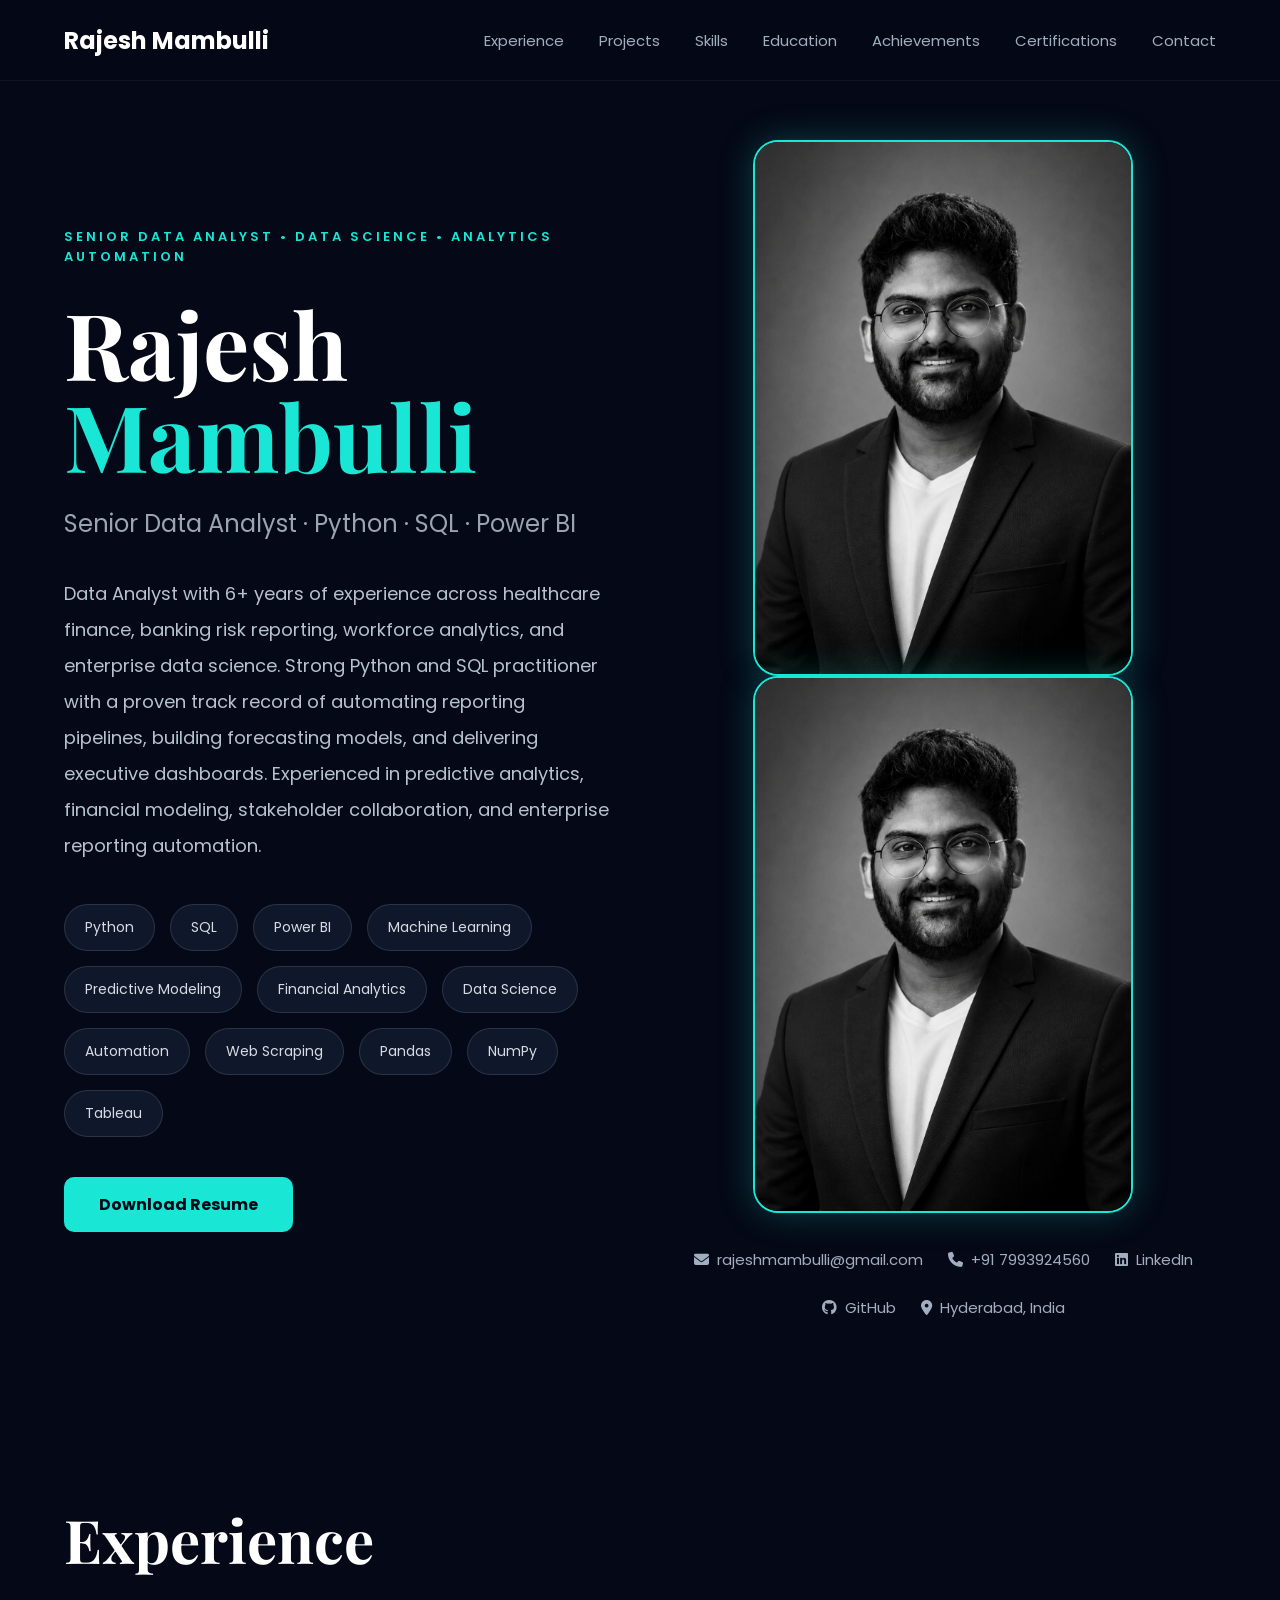
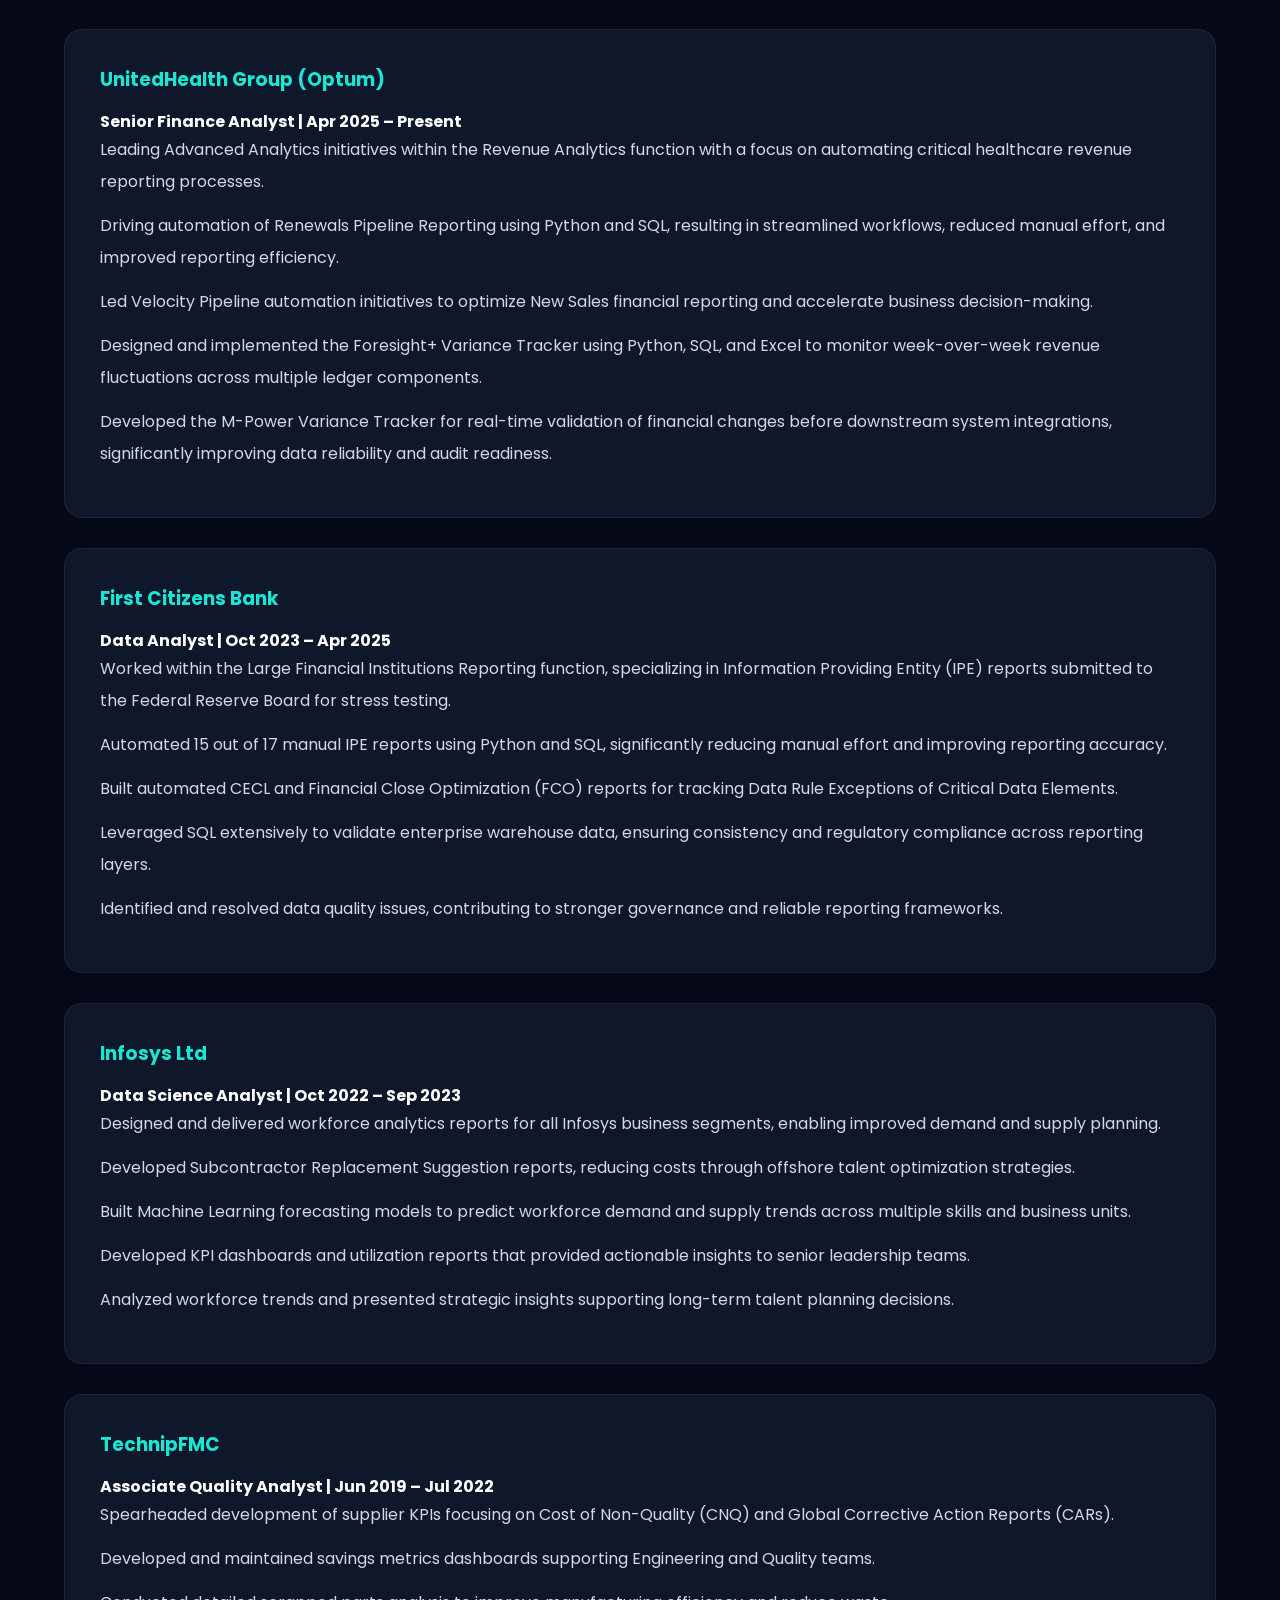
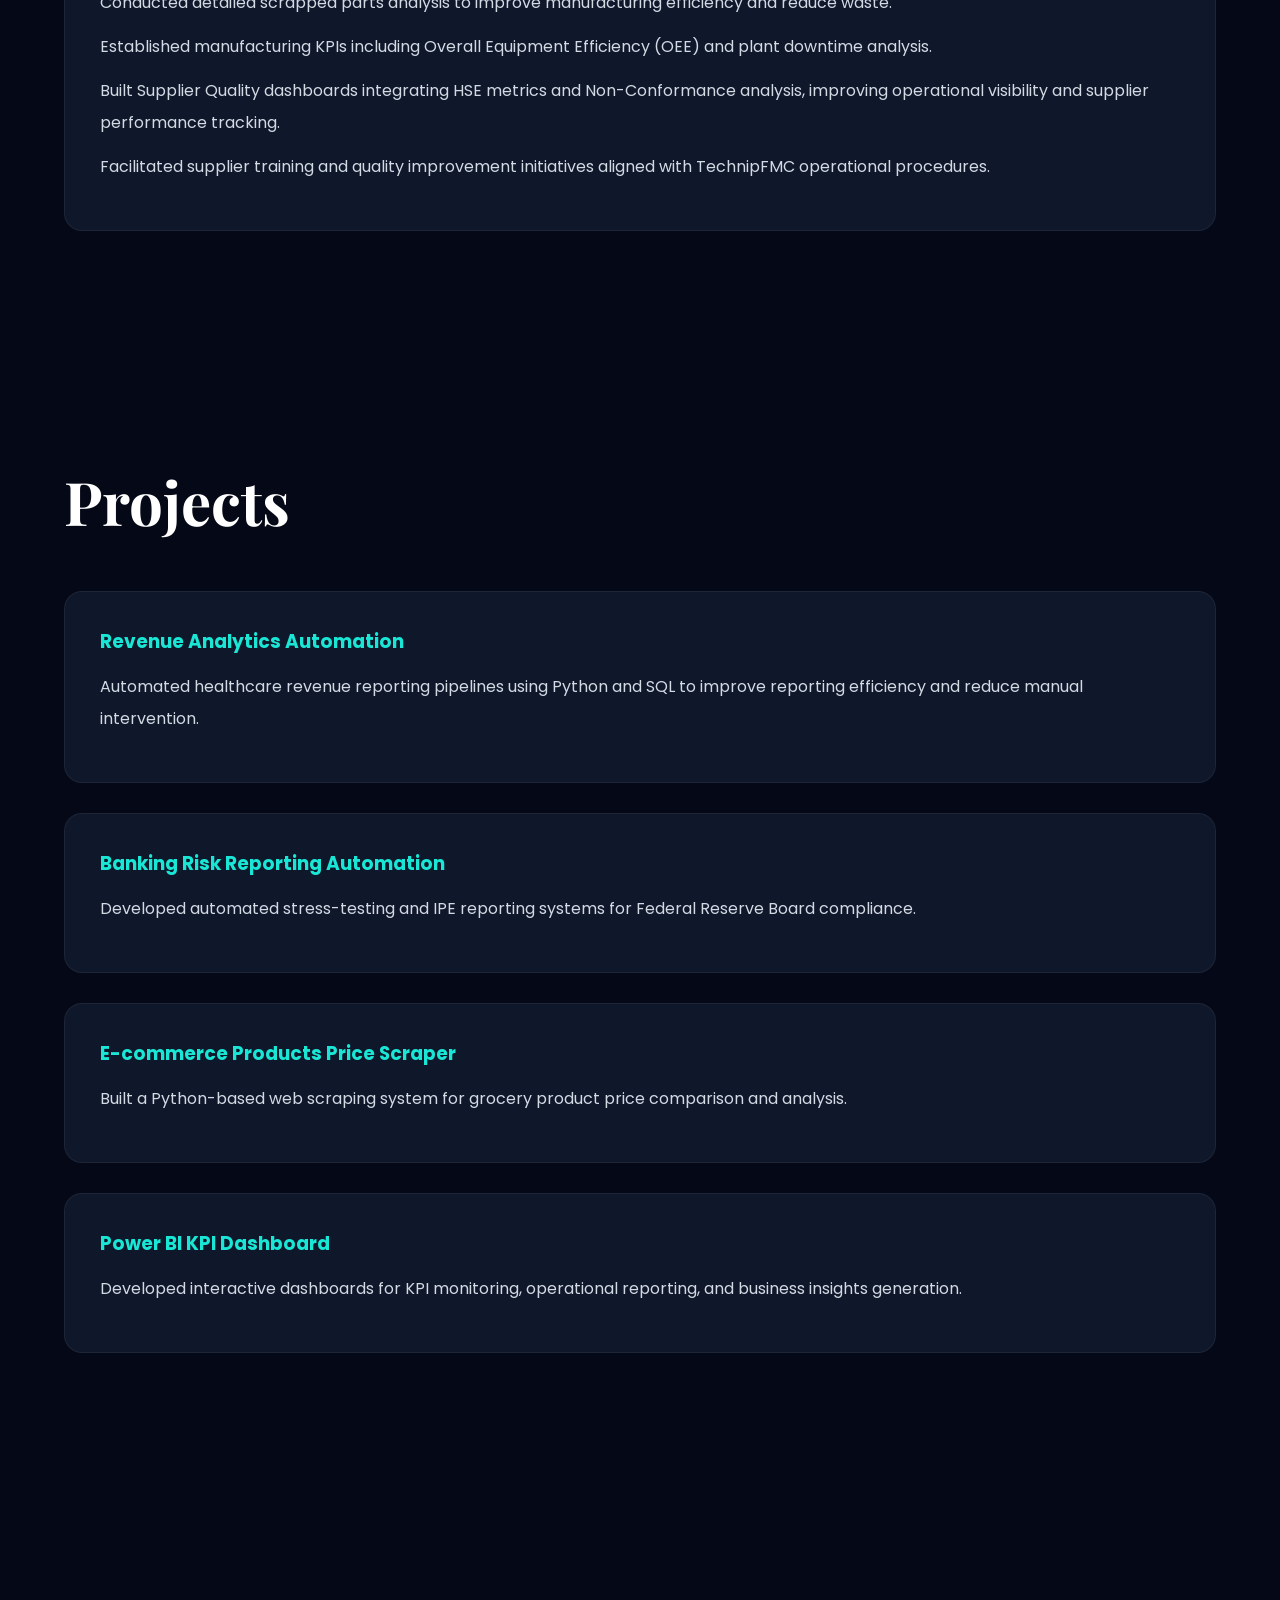
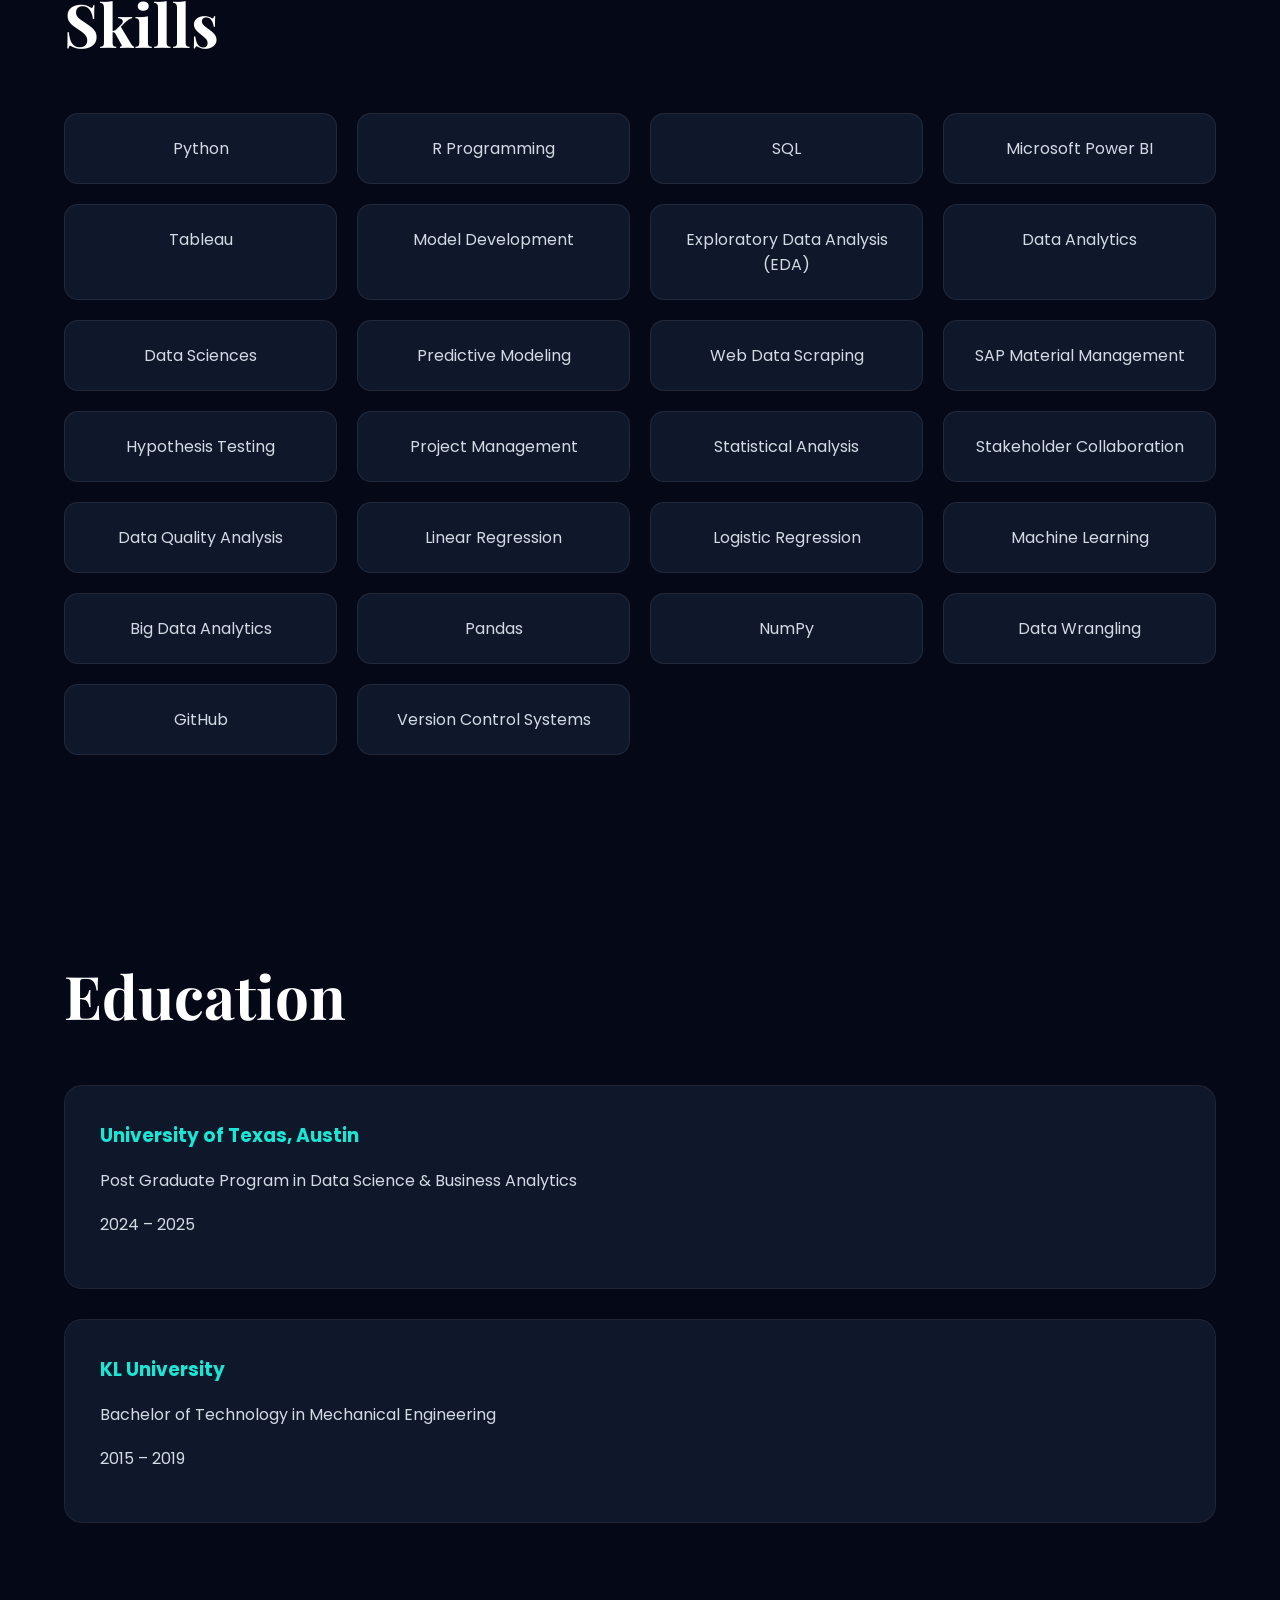
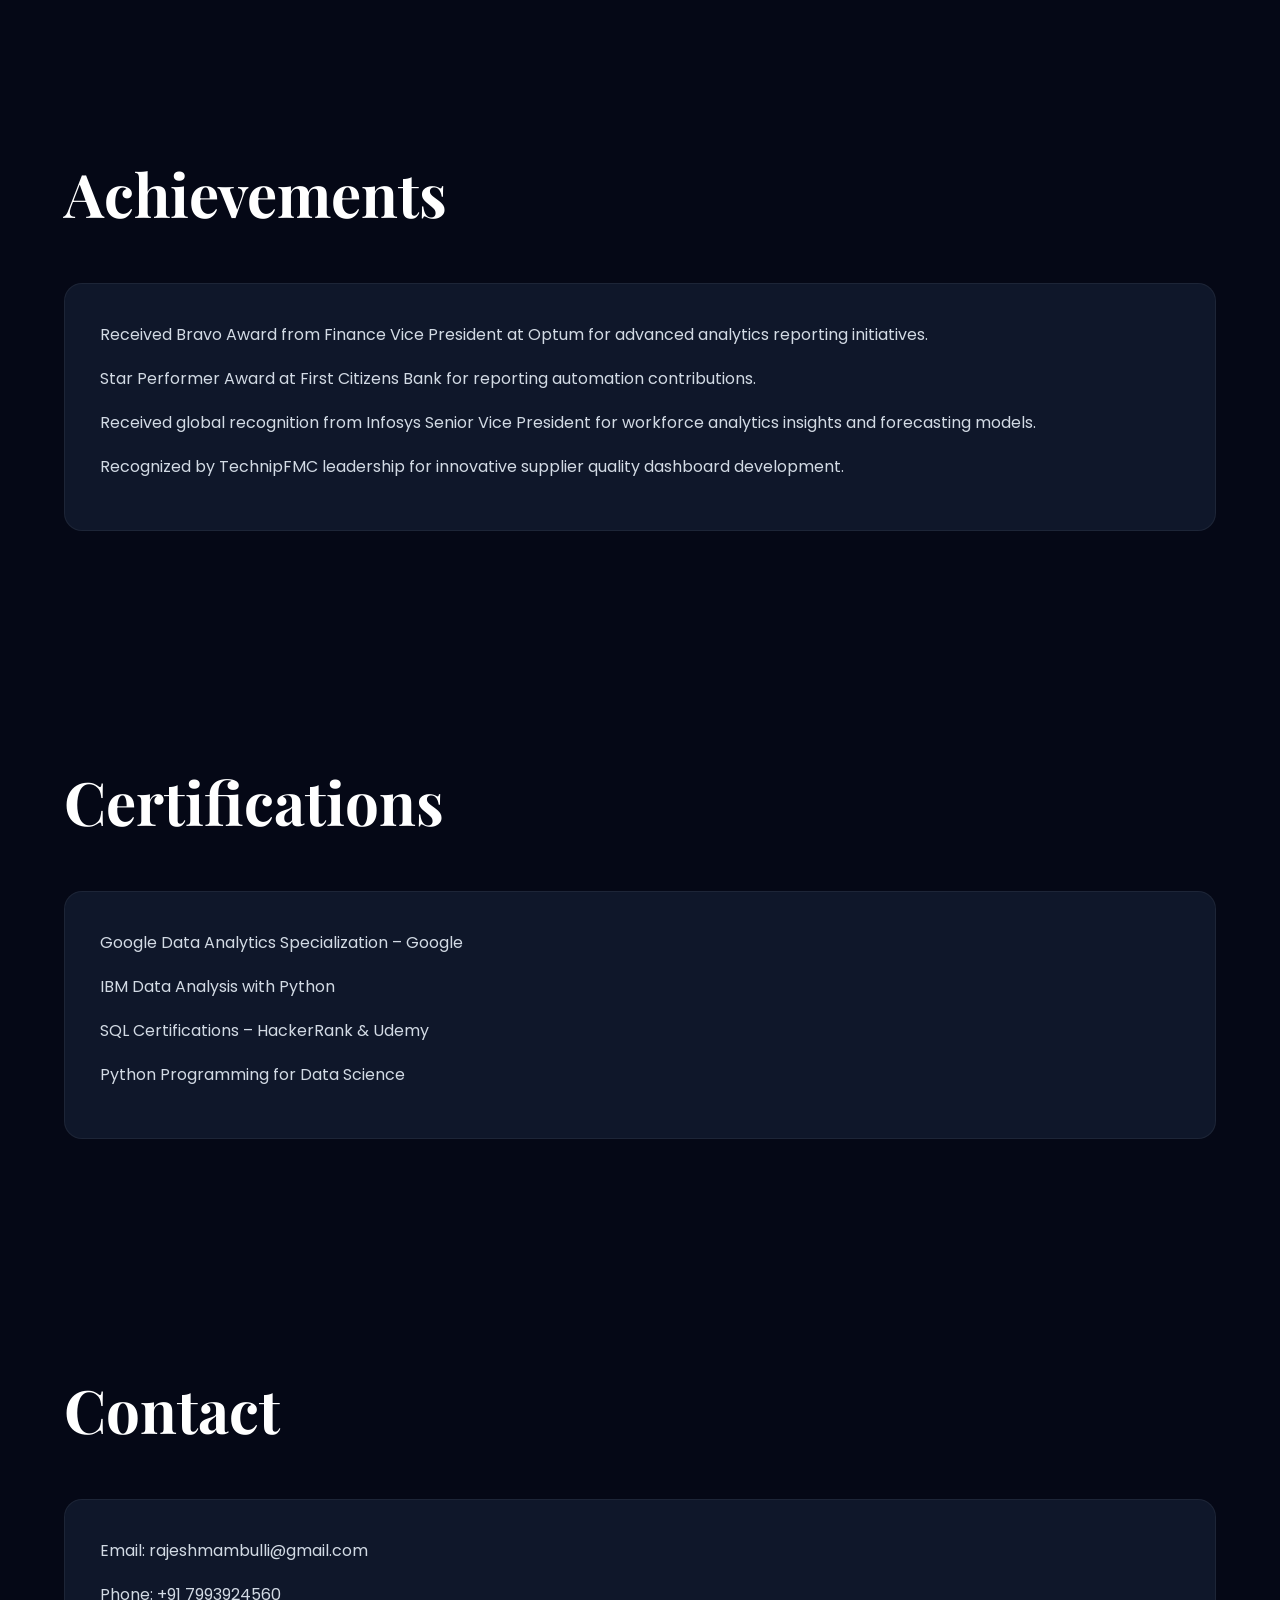
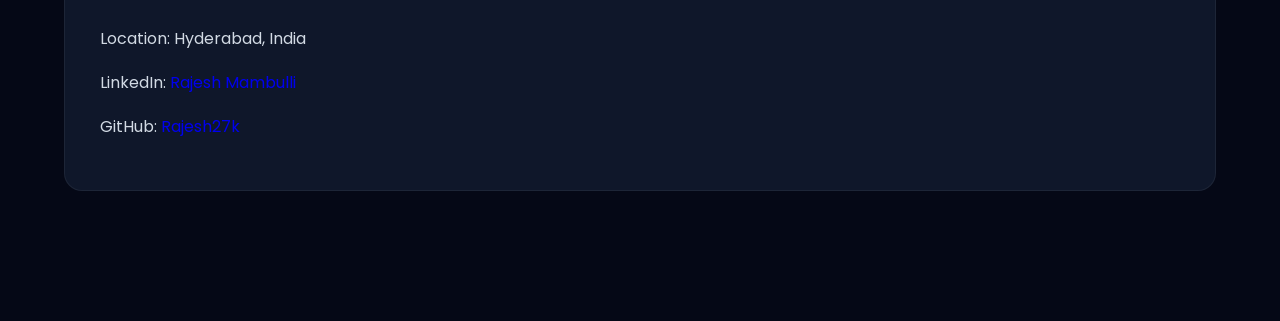
==== commit 5daae50a: "Revise experience section with updated job details Updated experience section with new roles and res" ====
--- a/index.html
+++ b/index.html
@@ -117,6 +117,7 @@
 
         <div class="hero-right">
 
+            <img src="Profile.png" alt="Rajesh Mambulli" class="profile-image">
             <img src="profile.png" alt="Rajesh Mambulli" class="profile-image">
 
             <!-- Contact Row -->
@@ -168,455 +169,221 @@
 
     </section>
 
-   <!-- =========================================
-     EXPERIENCE SECTION
-========================================= -->
-
-<section id="experience" class="experience-section">
-
-    <div class="section-heading-small">
-        WHERE I'VE WORKED
-    </div>
-
-    <h2 class="section-title">
-        Experience
-    </h2>
-
-    <!-- =========================================
-         OPTUM
-    ========================================= -->
-
-    <div class="experience-card active-card">
-
-        <div class="experience-top">
-
-            <div>
-
-                <h3>
-                    Senior Finance Analyst – FP&A
-
-                    <span class="current-badge">
-                        Current
-                    </span>
-
-                </h3>
-
-                <h4>
-                    Optum (UnitedHealth Group)
-                </h4>
-
-                <p class="location-text">
-                    Hyderabad, India
-                </p>
-
-            </div>
-
-            <div class="date-text">
-                Apr 2025 – Present
-            </div>
-
-        </div>
-
-        <hr>
-
-        <div class="experience-points">
-
-            <p>
-                → Leading Advanced Analytics initiatives within Revenue Analytics,
-                automating healthcare revenue reporting systems.
-            </p>
-
-            <p>
-                → Driving automation projects using Python and SQL
-                to reduce manual effort and improve reporting efficiency.
-            </p>
-
-            <p>
-                → Built advanced financial variance tracking systems
-                improving data validation and audit readiness.
-            </p>
-
-        </div>
-
-        <!-- BUTTON -->
-
-        <button class="toggle-btn"
-            onclick="toggleProject('optum-projects')">
-
-            View Projects
-
-        </button>
-
-        <!-- PROJECTS -->
-
-        <div class="hidden-projects"
-            id="optum-projects">
-
-            <div class="project-item">
-
-                <h4>
-                    Renewals Pipeline Automation
-                </h4>
-
-                <p>
-                    Automated healthcare revenue reporting workflows
-                    using Python and SQL to improve efficiency,
-                    reduce manual intervention,
-                    and accelerate reporting timelines.
-                </p>
-
-            </div>
-
-            <div class="project-item">
-
-                <h4>
-                    Foresight+ Variance Tracker
-                </h4>
-
-                <p>
-                    Built advanced variance monitoring framework
-                    using Python, SQL, and Excel
-                    to monitor week-over-week revenue fluctuations.
-                </p>
-
-            </div>
-
-            <div class="project-item">
-
-                <h4>
-                    M-Power Variance Tracker
-                </h4>
-
-                <p>
-                    Developed real-time validation solution
-                    improving financial data reliability,
-                    downstream integration quality,
-                    and audit readiness.
-                </p>
-
-            </div>
-
-        </div>
-
-    </div>
-
-    <!-- =========================================
-         FIRST CITIZENS BANK
-    ========================================= -->
-
-    <div class="experience-card">
-
-        <div class="experience-top">
-
-            <div>
-
-                <h3>
-                    Data Analyst
-                </h3>
-
-                <h4>
-                    First Citizens Bank
-                </h4>
-
-                <p class="location-text">
-                    India
-                </p>
-
-            </div>
-
-            <div class="date-text">
-                Oct 2023 – Apr 2025
-            </div>
-
-        </div>
-
-        <hr>
-
-        <div class="experience-points">
-
-            <p>
-                → Automated regulatory banking reports
-                submitted to the Federal Reserve Board.
-            </p>
-
-            <p>
-                → Improved reporting efficiency using Python and SQL automation.
-            </p>
-
-            <p>
-                → Enhanced enterprise data quality and reporting governance.
-            </p>
-
-        </div>
-
-        <!-- BUTTON -->
-
-        <button class="toggle-btn"
-            onclick="toggleProject('fcb-projects')">
-
-            View Projects
-
-        </button>
-
-        <!-- PROJECTS -->
-
-        <div class="hidden-projects"
-            id="fcb-projects">
-
-            <div class="project-item">
-
-                <h4>
-                    IPE Reporting Automation
-                </h4>
-
-                <p>
-                    Automated 15 out of 17 manual IPE reports
-                    covering critical financial stress testing metrics.
-                </p>
-
-            </div>
-
-            <div class="project-item">
-
-                <h4>
-                    CECL Reporting Framework
-                </h4>
-
-                <p>
-                    Built automated reporting framework
-                    supporting Current Expected Credit Losses analysis.
-                </p>
-
-            </div>
-
-            <div class="project-item">
-
-                <h4>
-                    Financial Close Optimization
-                </h4>
-
-                <p>
-                    Developed Python and SQL automation pipelines
-                    for enterprise financial close reporting processes.
-                </p>
-
-            </div>
-
-        </div>
-
-    </div>
-
-    <!-- =========================================
-         INFOSYS
-    ========================================= -->
-
-    <div class="experience-card">
-
-        <div class="experience-top">
-
-            <div>
-
-                <h3>
-                    Data Science Analyst
-                </h3>
-
-                <h4>
-                    Infosys Ltd
-                </h4>
-
-                <p class="location-text">
-                    Hyderabad, India
-                </p>
-
-            </div>
-
-            <div class="date-text">
-                Oct 2022 – Sep 2023
-            </div>
-
-        </div>
-
-        <hr>
-
-        <div class="experience-points">
-
-            <p>
-                → Delivered workforce analytics and forecasting solutions.
-            </p>
-
-            <p>
-                → Built Machine Learning demand forecasting models.
-            </p>
-
-            <p>
-                → Developed KPI dashboards supporting strategic planning.
-            </p>
-
-        </div>
-
-        <!-- BUTTON -->
-
-        <button class="toggle-btn"
-            onclick="toggleProject('infosys-projects')">
-
-            View Projects
-
-        </button>
-
-        <!-- PROJECTS -->
-
-        <div class="hidden-projects"
-            id="infosys-projects">
-
-            <div class="project-item">
-
-                <h4>
-                    Workforce Forecasting Models
-                </h4>
-
-                <p>
-                    Built predictive forecasting systems
-                    for enterprise talent demand and supply planning.
-                </p>
-
-            </div>
-
-            <div class="project-item">
-
-                <h4>
-                    Utilization KPI Dashboard
-                </h4>
-
-                <p>
-                    Developed enterprise KPI reporting dashboards
-                    monitoring workforce efficiency and utilization.
-                </p>
-
-            </div>
-
-            <div class="project-item">
-
-                <h4>
-                    Resource Optimization Reporting
-                </h4>
-
-                <p>
-                    Designed subcontractor replacement recommendation systems
-                    reducing workforce operational costs.
-                </p>
-
-            </div>
-
-        </div>
-
-    </div>
-
-    <!-- =========================================
-         TECHNIPFMC
-    ========================================= -->
-
-    <div class="experience-card">
-
-        <div class="experience-top">
-
-            <div>
-
-                <h3>
-                    Associate Quality Analyst
-                </h3>
-
-                <h4>
-                    TechnipFMC
-                </h4>
-
-                <p class="location-text">
-                    Hyderabad, India
-                </p>
-
-            </div>
-
-            <div class="date-text">
-                Jun 2019 – Jul 2022
-            </div>
-
-        </div>
-
-        <hr>
-
-        <div class="experience-points">
-
-            <p>
-                → Developed supplier quality KPI dashboards.
-            </p>
-
-            <p>
-                → Conducted manufacturing and quality analytics.
-            </p>
-
-            <p>
-                → Improved operational visibility and supplier performance tracking.
-            </p>
-
-        </div>
-
-        <!-- BUTTON -->
-
-        <button class="toggle-btn"
-            onclick="toggleProject('technip-projects')">
-
-            View Projects
-
-        </button>
-
-        <!-- PROJECTS -->
-
-        <div class="hidden-projects"
-            id="technip-projects">
-
-            <div class="project-item">
-
-                <h4>
-                    Supplier Quality Dashboard
-                </h4>
-
-                <p>
-                    Built enterprise supplier quality reporting dashboards
-                    integrating HSE and non-conformance analytics.
-                </p>
-
-            </div>
-
-            <div class="project-item">
-
-                <h4>
-                    Manufacturing KPI Framework
-                </h4>
-
-                <p>
-                    Developed operational KPIs including OEE
-                    and plant downtime monitoring systems.
-                </p>
-
-            </div>
-
-            <div class="project-item">
-
-                <h4>
-                    Cost of Non-Quality Analytics
-                </h4>
-
-                <p>
-                    Developed analytics solutions
-                    supporting supplier performance optimization initiatives.
-                </p>
-
-            </div>
-
-        </div>
-
-    </div>
-
-</section>
+    <!-- Experience -->
+
+    <section id="experience" class="content-section">
+
+        <h2>Experience</h2>
+
+        <!-- Optum -->
+
+        <div class="content-card">
+
+            <h3>UnitedHealth Group (Optum)</h3>
+
+            <h4>Senior Finance Analyst | Apr 2025 – Present</h4>
+
+            <p>
+                Leading Advanced Analytics initiatives within the Revenue Analytics
+                function with a focus on automating critical healthcare revenue reporting processes.
+            </p>
+
+            <p>
+                Driving automation of Renewals Pipeline Reporting using Python and SQL,
+                resulting in streamlined workflows, reduced manual effort,
+                and improved reporting efficiency.
+            </p>
+
+            <p>
+                Led Velocity Pipeline automation initiatives to optimize
+                New Sales financial reporting and accelerate business decision-making.
+            </p>
+
+            <p>
+                Designed and implemented the Foresight+ Variance Tracker
+                using Python, SQL, and Excel to monitor week-over-week revenue fluctuations
+                across multiple ledger components.
+            </p>
+
+            <p>
+                Developed the M-Power Variance Tracker for real-time validation
+                of financial changes before downstream system integrations,
+                significantly improving data reliability and audit readiness.
+            </p>
+
+        </div>
+
+        <!-- First Citizens -->
+
+        <div class="content-card">
+
+            <h3>First Citizens Bank</h3>
+
+            <h4>Data Analyst | Oct 2023 – Apr 2025</h4>
+
+            <p>
+                Worked within the Large Financial Institutions Reporting function,
+                specializing in Information Providing Entity (IPE) reports
+                submitted to the Federal Reserve Board for stress testing.
+            </p>
+
+            <p>
+                Automated 15 out of 17 manual IPE reports
+                using Python and SQL, significantly reducing manual effort
+                and improving reporting accuracy.
+            </p>
+
+            <p>
+                Built automated CECL and Financial Close Optimization (FCO) reports
+                for tracking Data Rule Exceptions of Critical Data Elements.
+            </p>
+
+            <p>
+                Leveraged SQL extensively to validate enterprise warehouse data,
+                ensuring consistency and regulatory compliance across reporting layers.
+            </p>
+
+            <p>
+                Identified and resolved data quality issues,
+                contributing to stronger governance and reliable reporting frameworks.
+            </p>
+
+        </div>
+
+        <!-- Infosys -->
+
+        <div class="content-card">
+
+            <h3>Infosys Ltd</h3>
+
+            <h4>Data Science Analyst | Oct 2022 – Sep 2023</h4>
+
+            <p>
+                Designed and delivered workforce analytics reports
+                for all Infosys business segments,
+                enabling improved demand and supply planning.
+            </p>
+
+            <p>
+                Developed Subcontractor Replacement Suggestion reports,
+                reducing costs through offshore talent optimization strategies.
+            </p>
+
+            <p>
+                Built Machine Learning forecasting models
+                to predict workforce demand and supply trends
+                across multiple skills and business units.
+            </p>
+
+            <p>
+                Developed KPI dashboards and utilization reports
+                that provided actionable insights to senior leadership teams.
+            </p>
+
+            <p>
+                Analyzed workforce trends and presented strategic insights
+                supporting long-term talent planning decisions.
+            </p>
+
+        </div>
+
+        <!-- TechnipFMC -->
+
+        <div class="content-card">
+
+            <h3>TechnipFMC</h3>
+
+            <h4>Associate Quality Analyst | Jun 2019 – Jul 2022</h4>
+
+            <p>
+                Spearheaded development of supplier KPIs
+                focusing on Cost of Non-Quality (CNQ)
+                and Global Corrective Action Reports (CARs).
+            </p>
+
+            <p>
+                Developed and maintained savings metrics dashboards
+                supporting Engineering and Quality teams.
+            </p>
+
+            <p>
+                Conducted detailed scrapped parts analysis
+                to improve manufacturing efficiency and reduce waste.
+            </p>
+
+            <p>
+                Established manufacturing KPIs including
+                Overall Equipment Efficiency (OEE)
+                and plant downtime analysis.
+            </p>
+
+            <p>
+                Built Supplier Quality dashboards integrating
+                HSE metrics and Non-Conformance analysis,
+                improving operational visibility and supplier performance tracking.
+            </p>
+
+            <p>
+                Facilitated supplier training and quality improvement initiatives
+                aligned with TechnipFMC operational procedures.
+            </p>
+
+        </div>
+
+    </section>
+
+    <!-- Projects -->
+
+    <section id="projects" class="content-section">
+
+        <h2>Projects</h2>
+
+        <div class="content-card">
+
+            <h3>Revenue Analytics Automation</h3>
+
+            <p>
+                Automated healthcare revenue reporting pipelines
+                using Python and SQL to improve reporting efficiency
+                and reduce manual intervention.
+            </p>
+
+        </div>
+
+        <div class="content-card">
+
+            <h3>Banking Risk Reporting Automation</h3>
+
+            <p>
+                Developed automated stress-testing and IPE reporting systems
+                for Federal Reserve Board compliance.
+            </p>
+
+        </div>
+
+        <div class="content-card">
+
+            <h3>E-commerce Products Price Scraper</h3>
+
+            <p>
+                Built a Python-based web scraping system
+                for grocery product price comparison and analysis.
+            </p>
+
+        </div>
+
+        <div class="content-card">
+
+            <h3>Power BI KPI Dashboard</h3>
+
+            <p>
+                Developed interactive dashboards for KPI monitoring,
+                operational reporting, and business insights generation.
+            </p>
+
+        </div>
+
+    </section>
 
     <!-- Skills -->
 
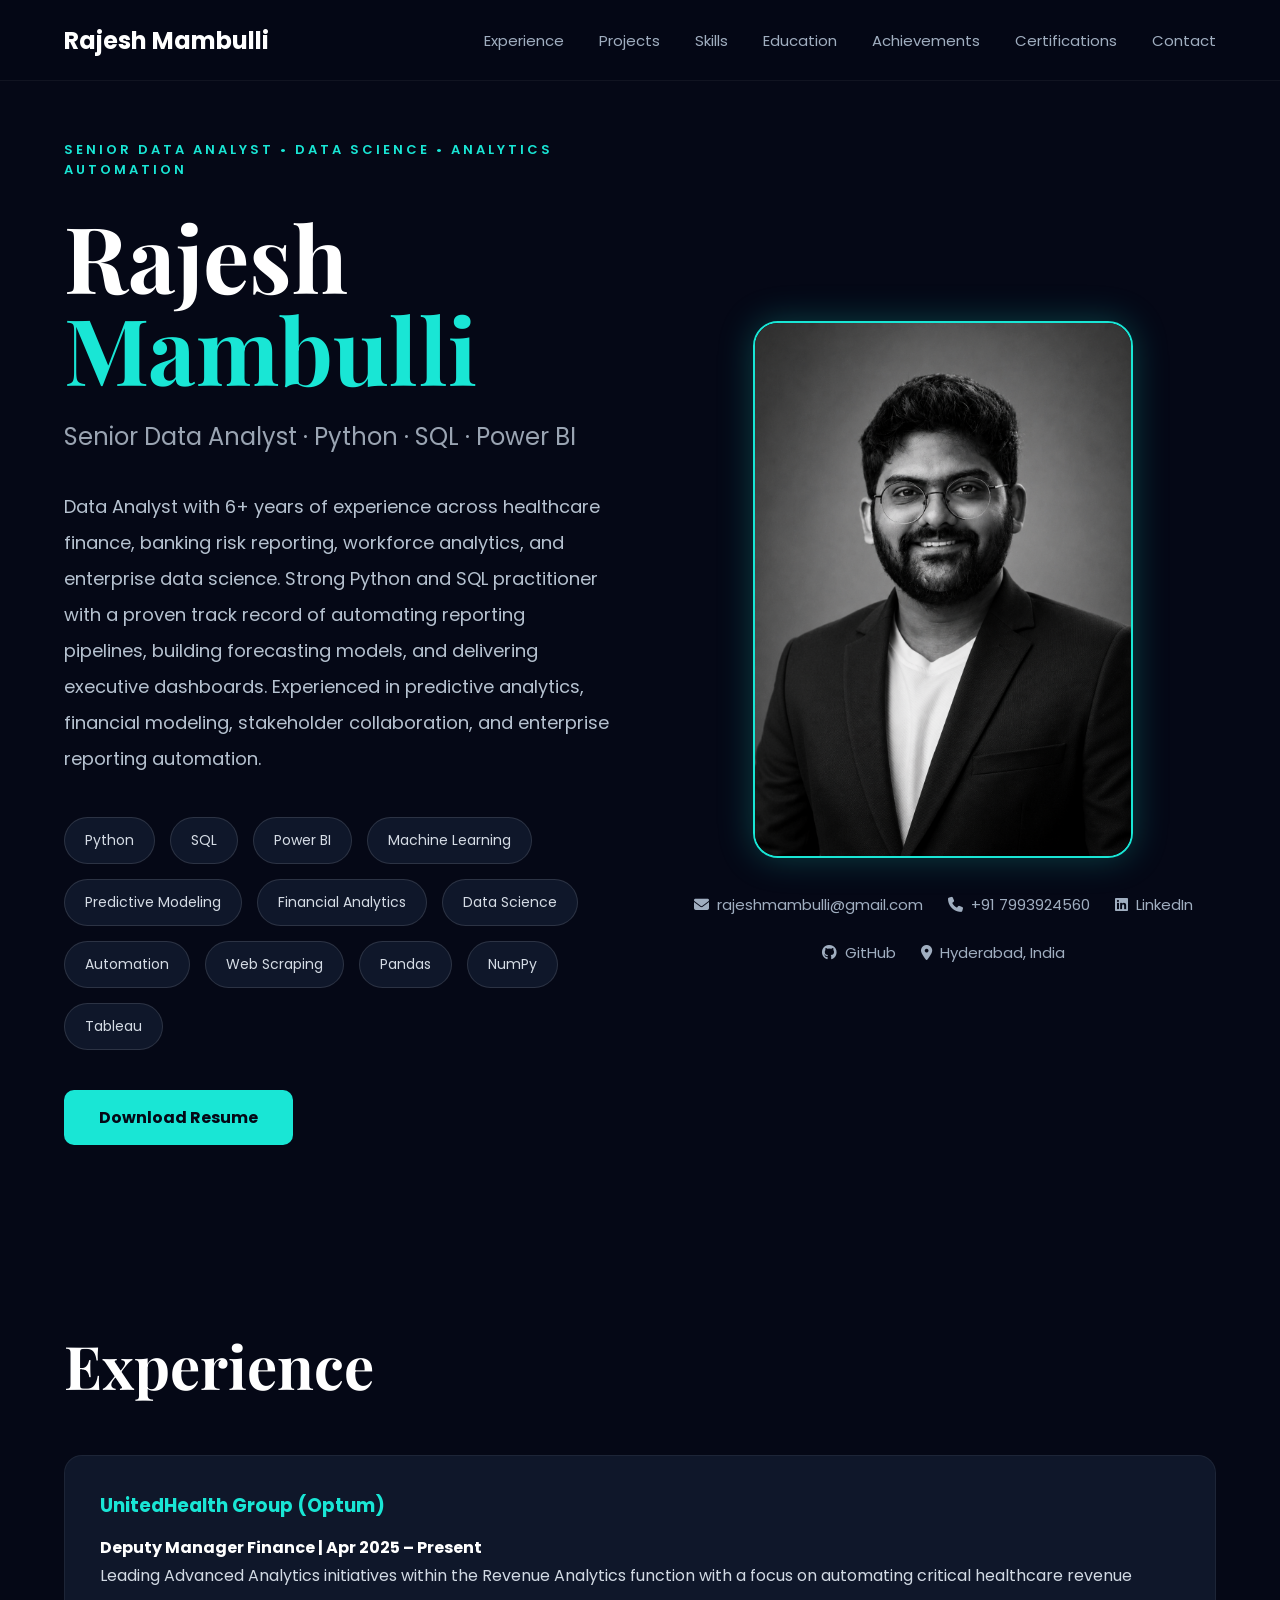
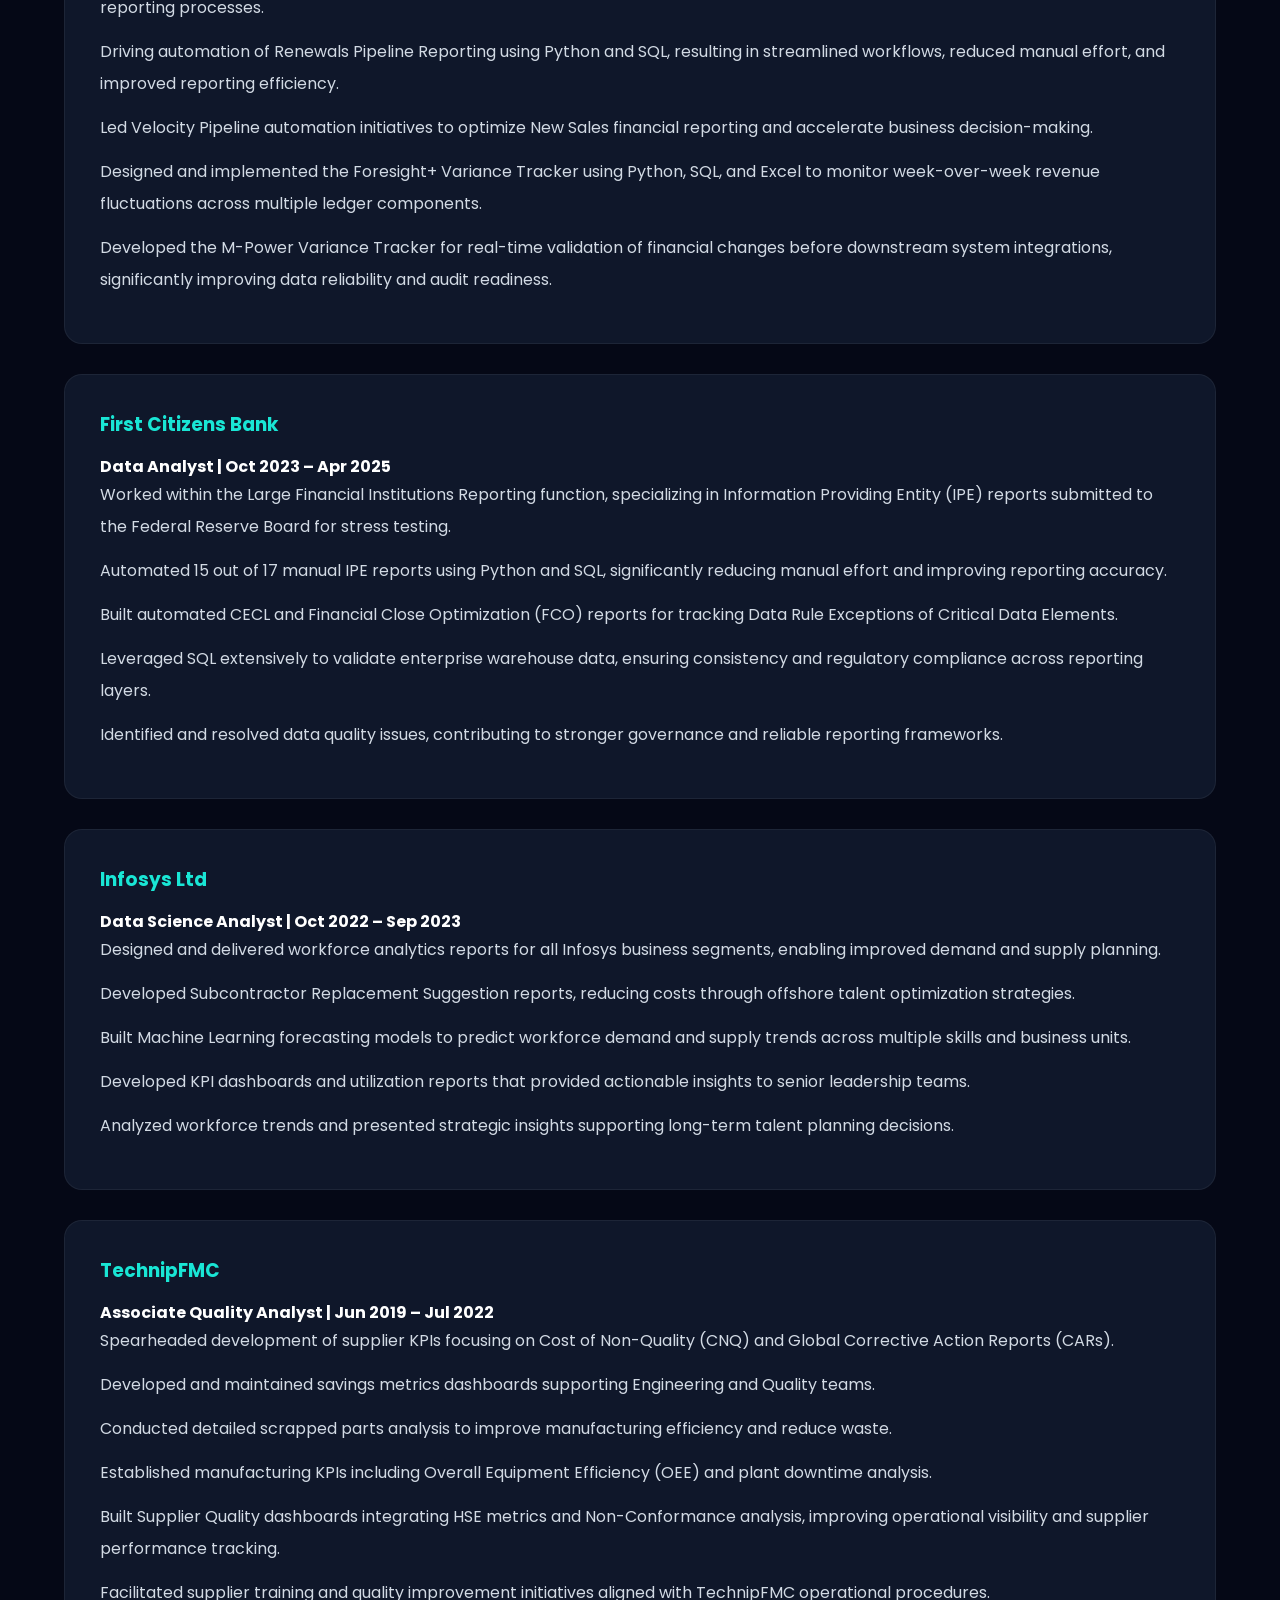
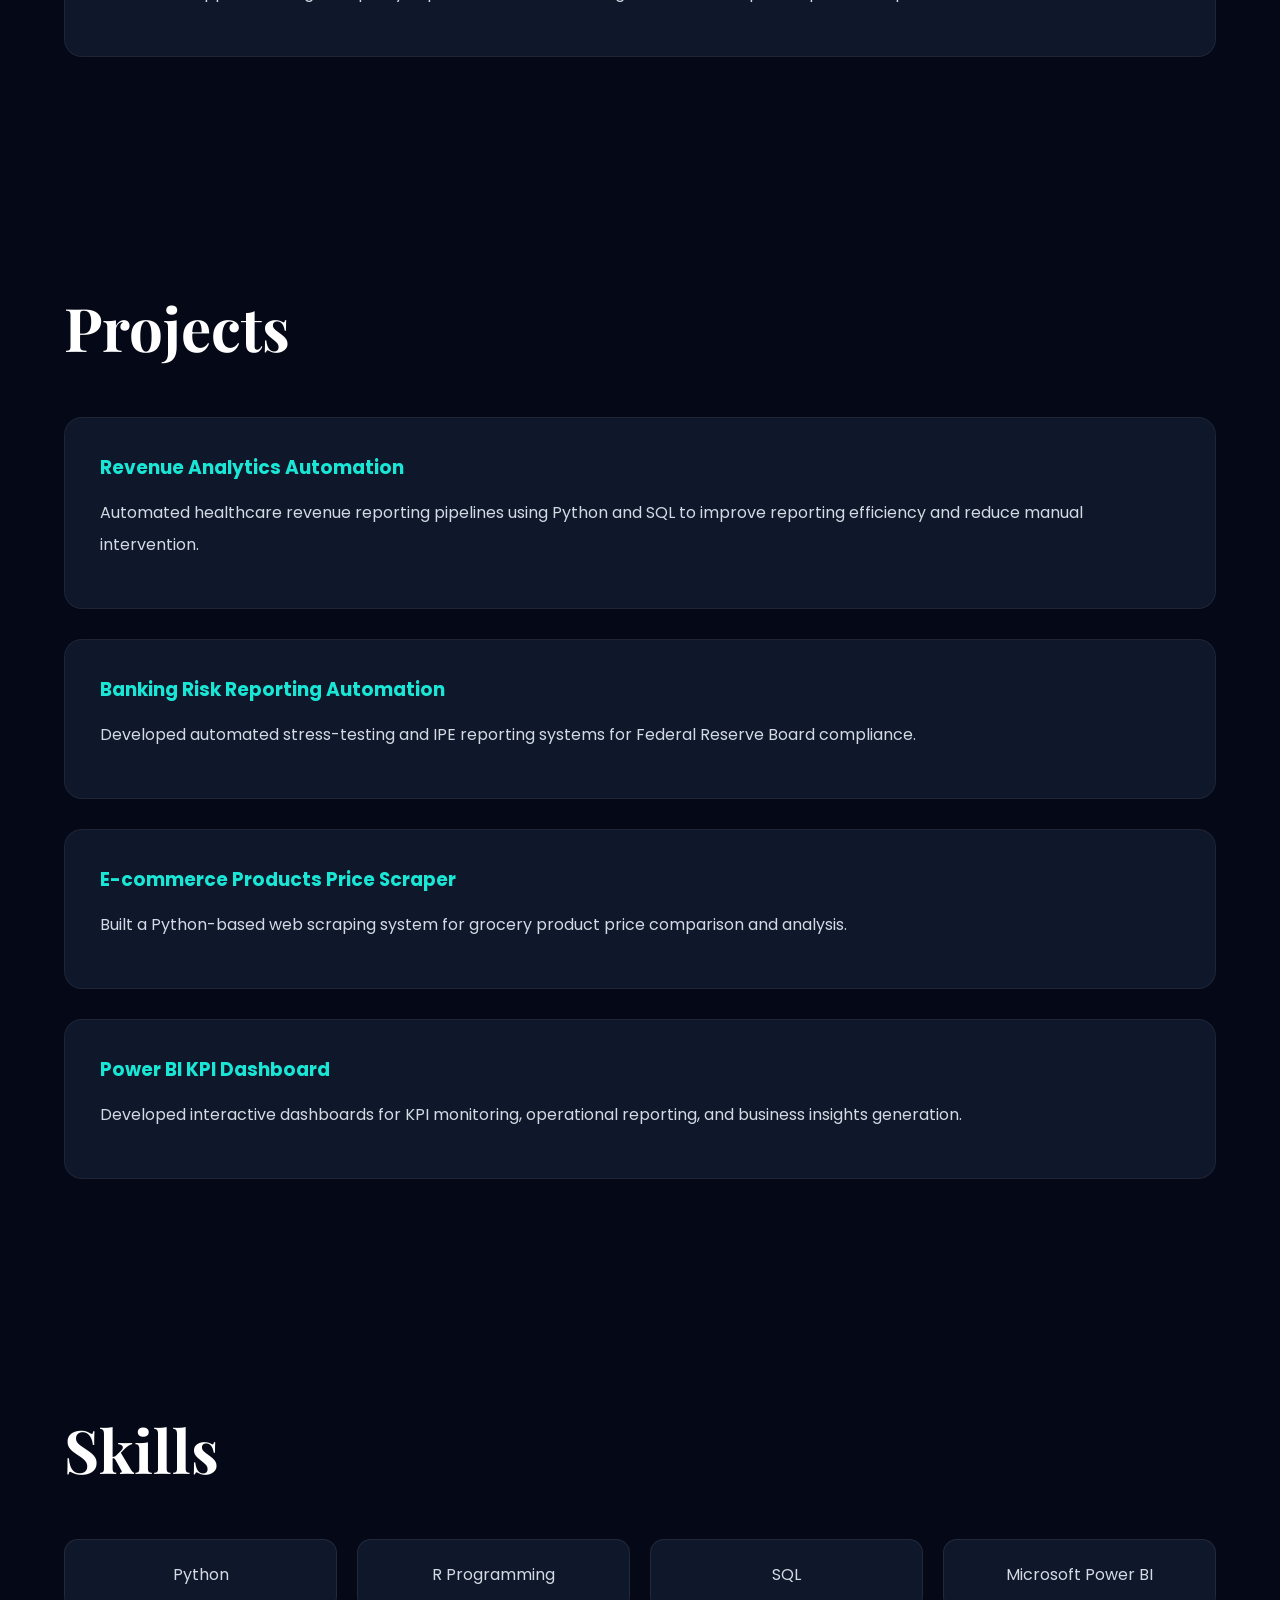
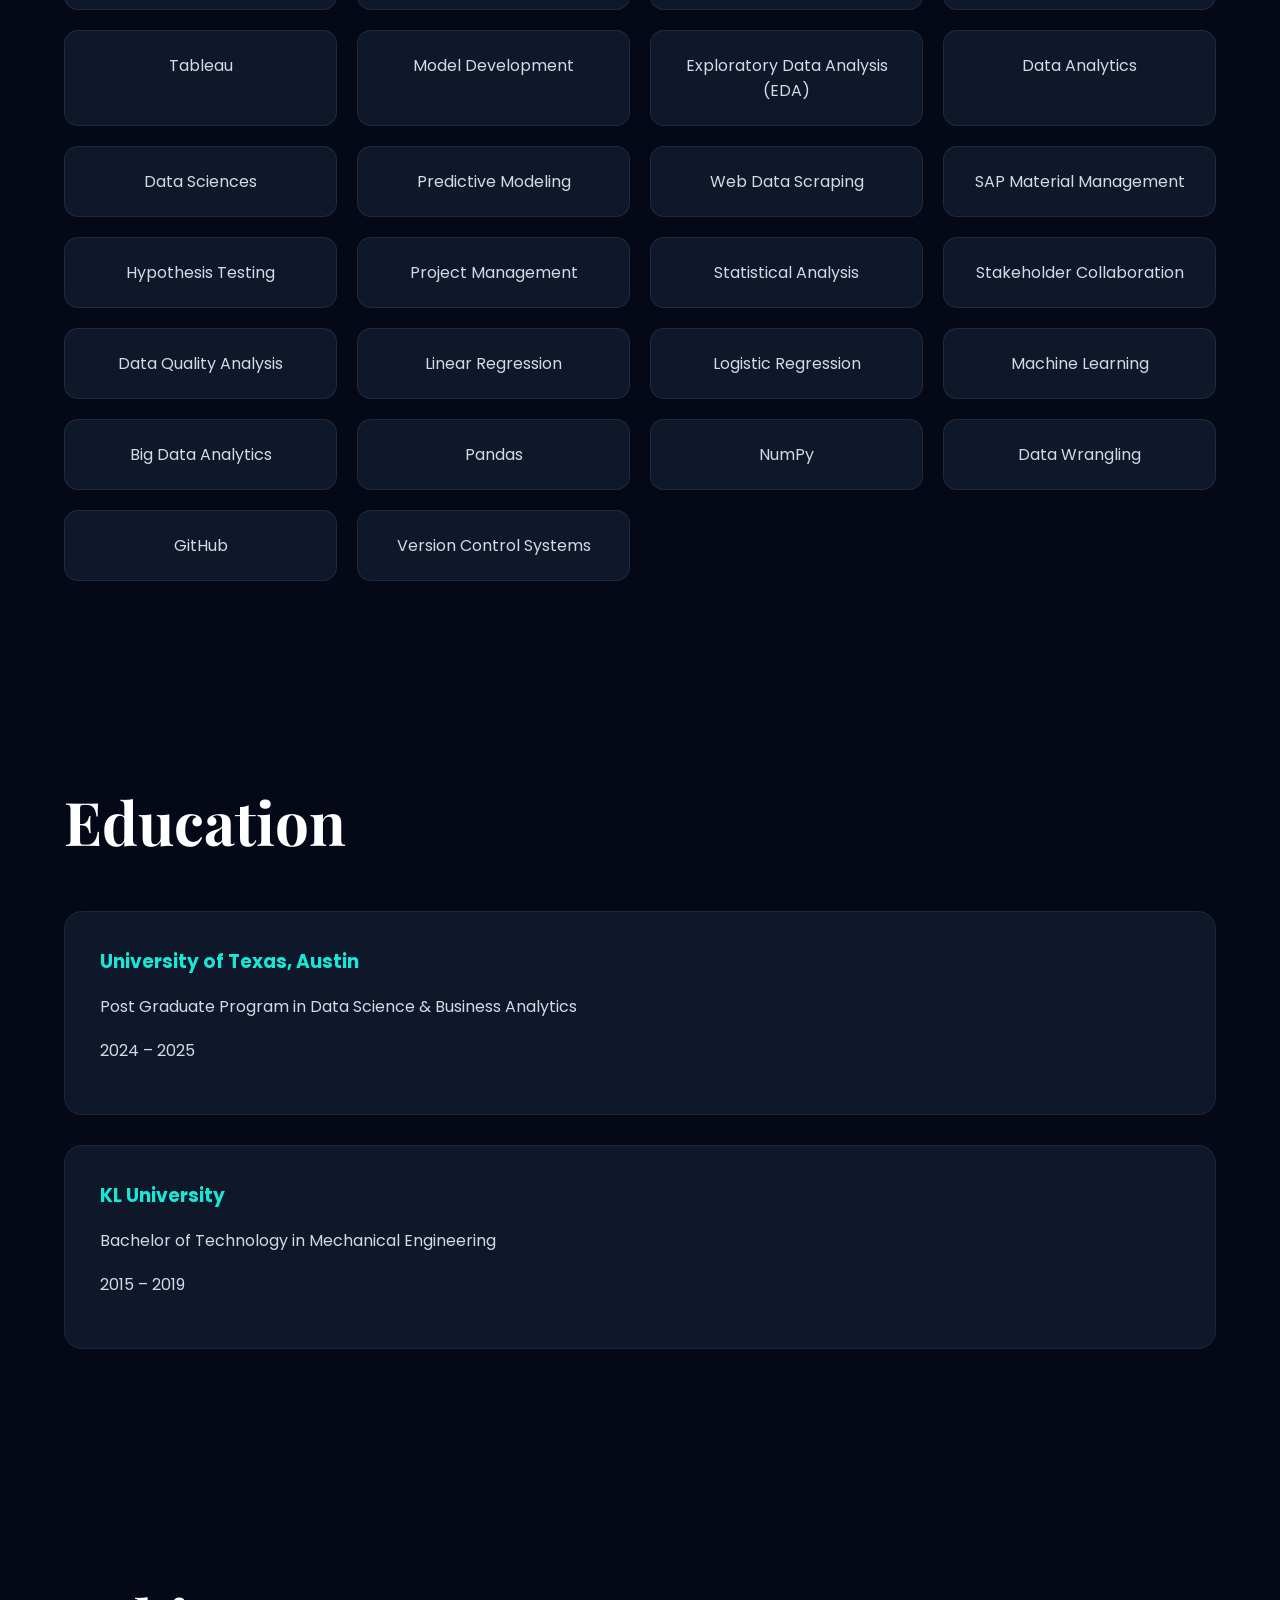
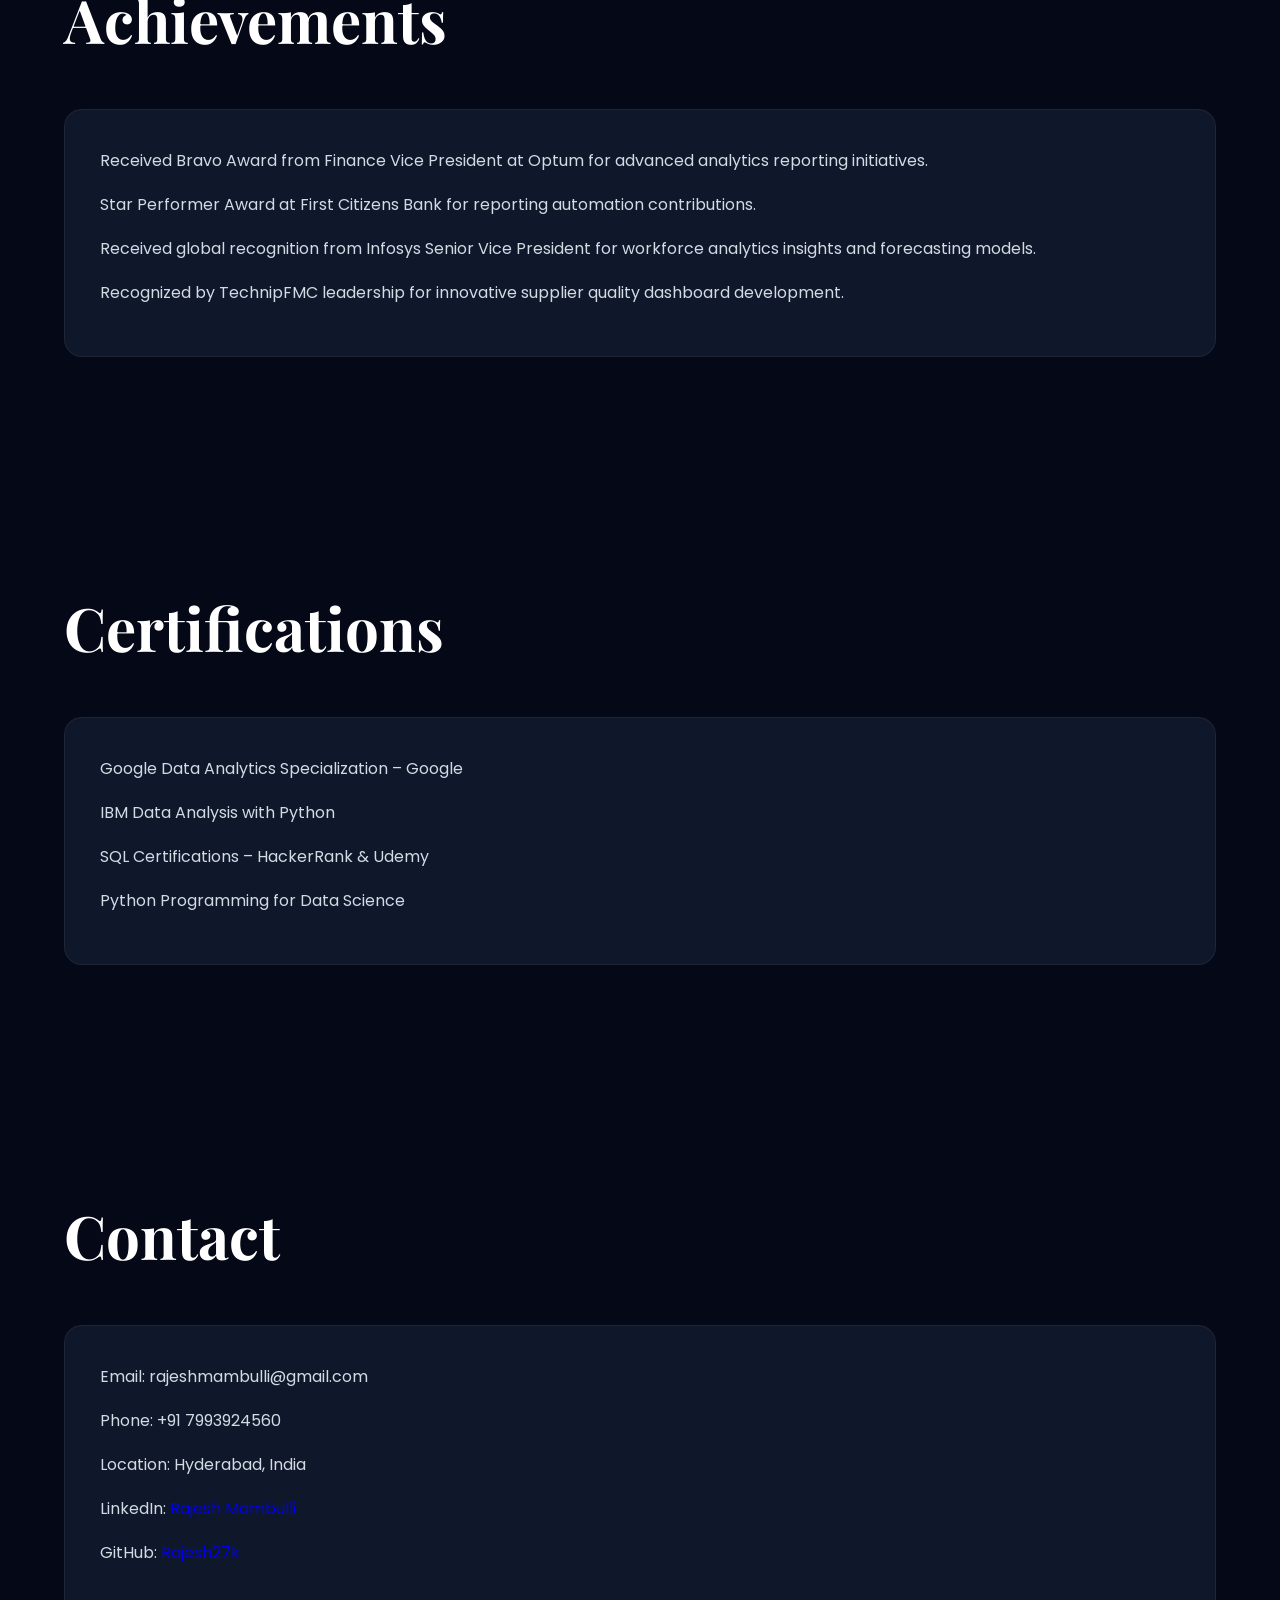
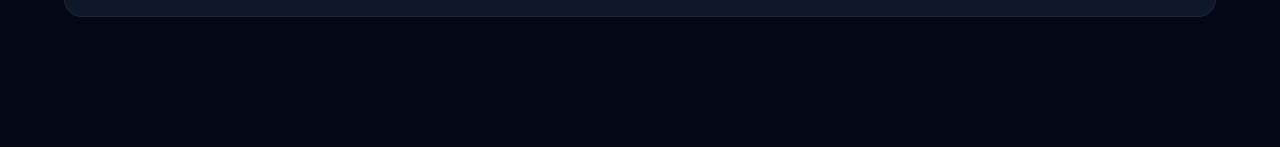
==== commit a27f7a45: "Change job title in content card Updated job title from 'Senior Finance Analyst' to 'Deputy Manager " ====
--- a/index.html
+++ b/index.html
@@ -117,7 +117,6 @@
 
         <div class="hero-right">
 
-            <img src="Profile.png" alt="Rajesh Mambulli" class="profile-image">
             <img src="profile.png" alt="Rajesh Mambulli" class="profile-image">
 
             <!-- Contact Row -->
@@ -181,7 +180,7 @@
 
             <h3>UnitedHealth Group (Optum)</h3>
 
-            <h4>Senior Finance Analyst | Apr 2025 – Present</h4>
+            <h4>Deputy Manager Finance | Apr 2025 – Present</h4>
 
             <p>
                 Leading Advanced Analytics initiatives within the Revenue Analytics
